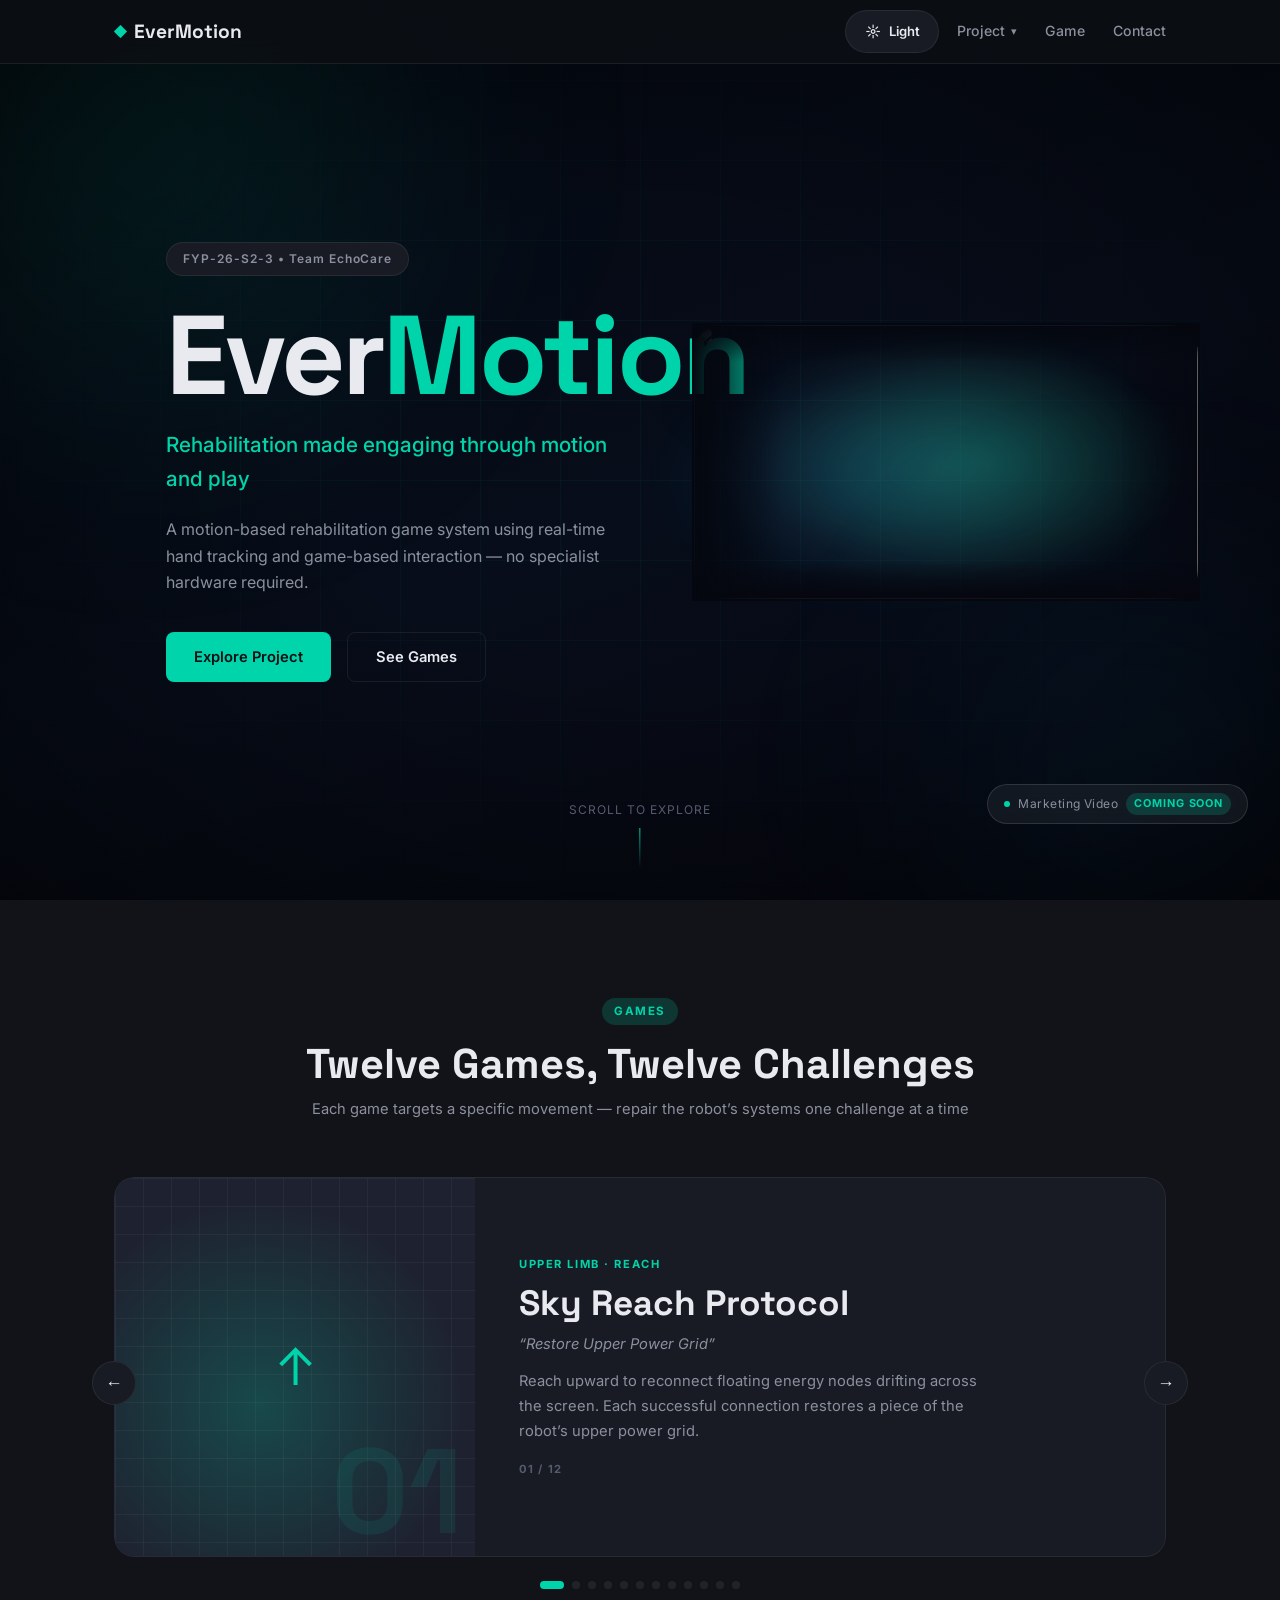
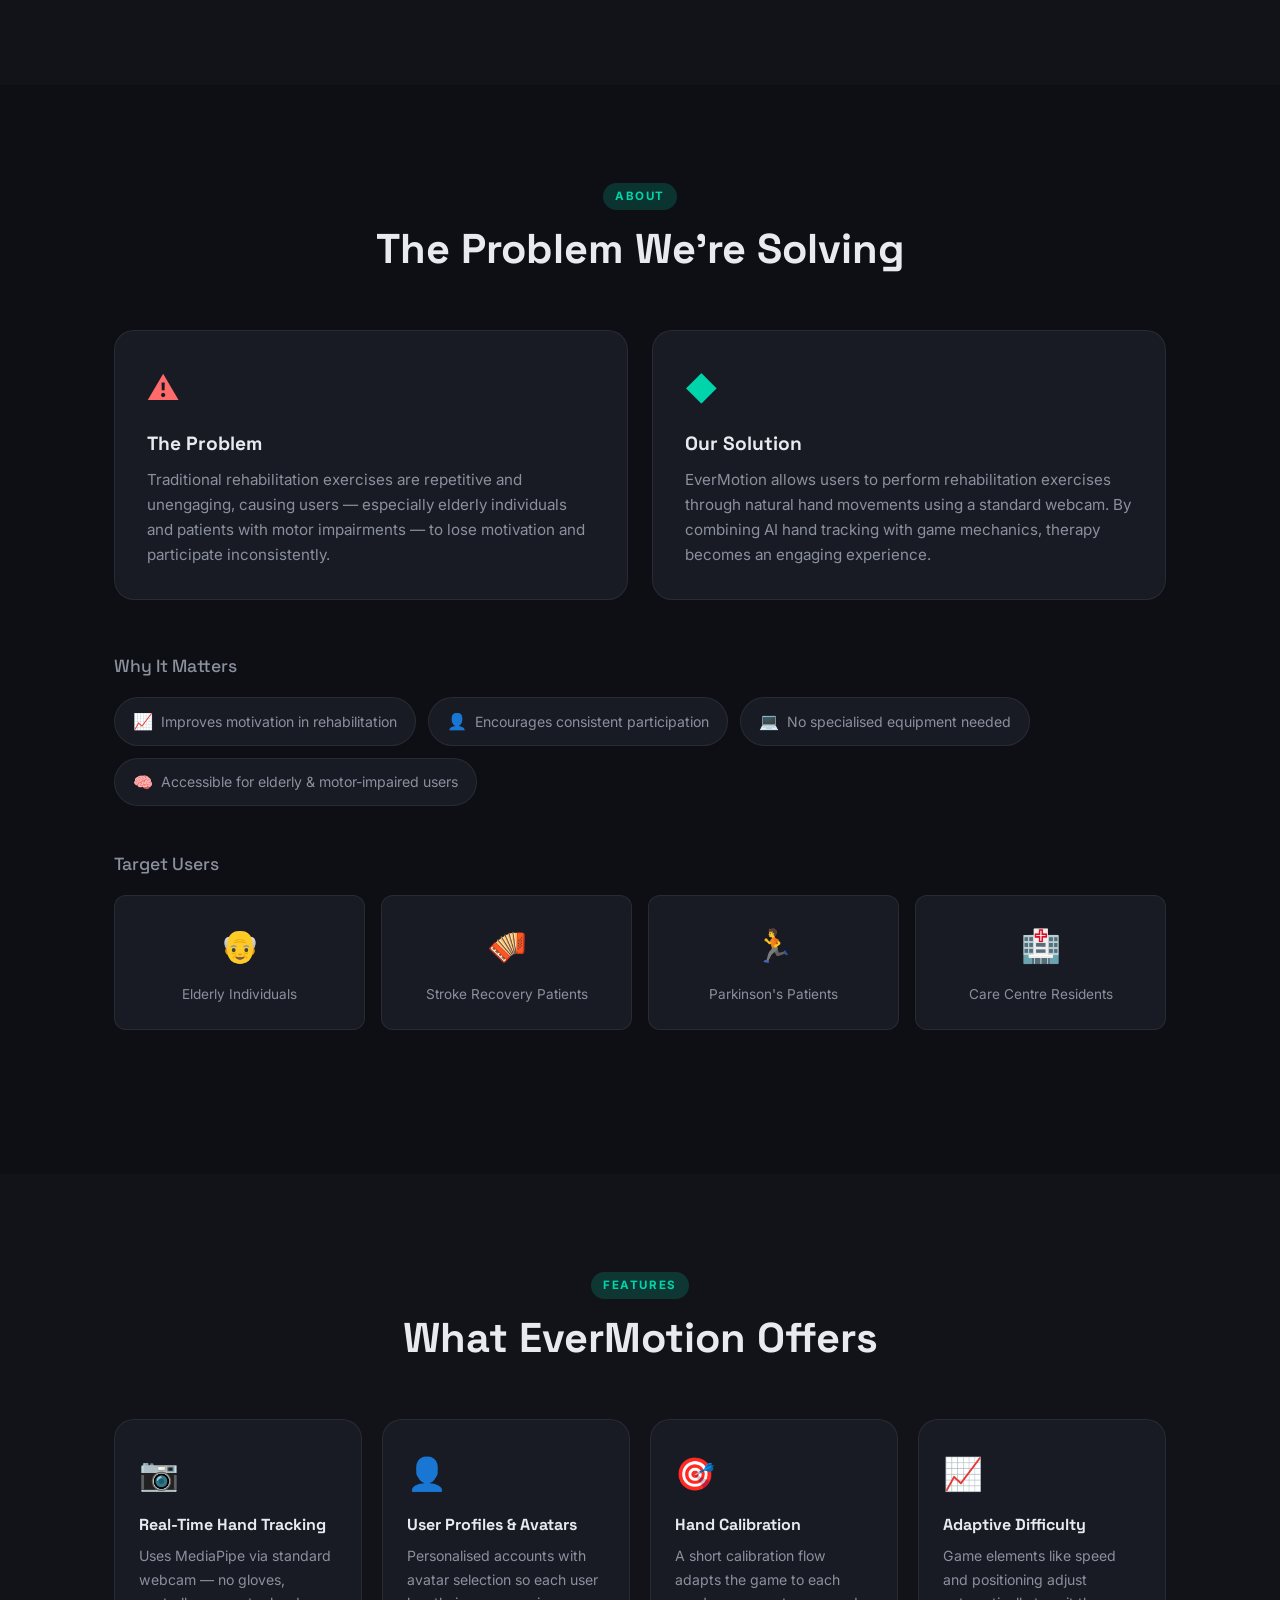
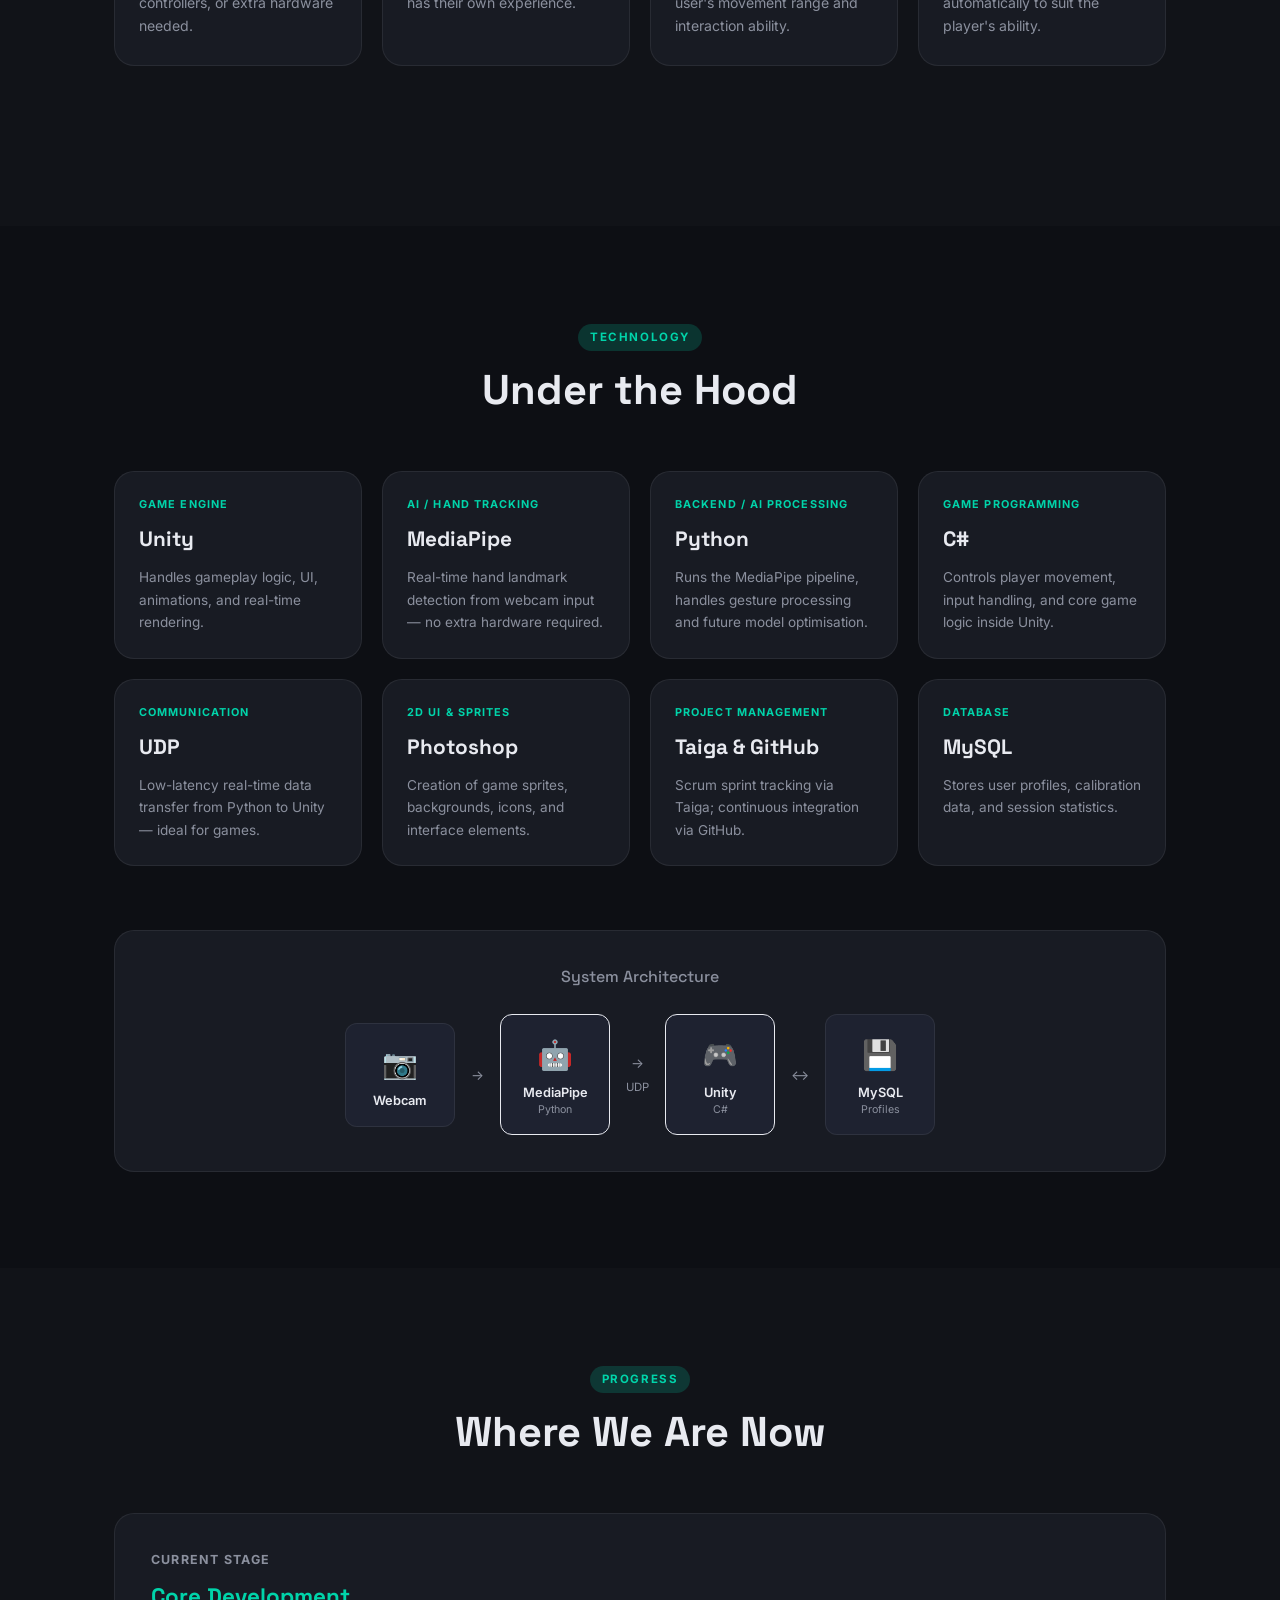
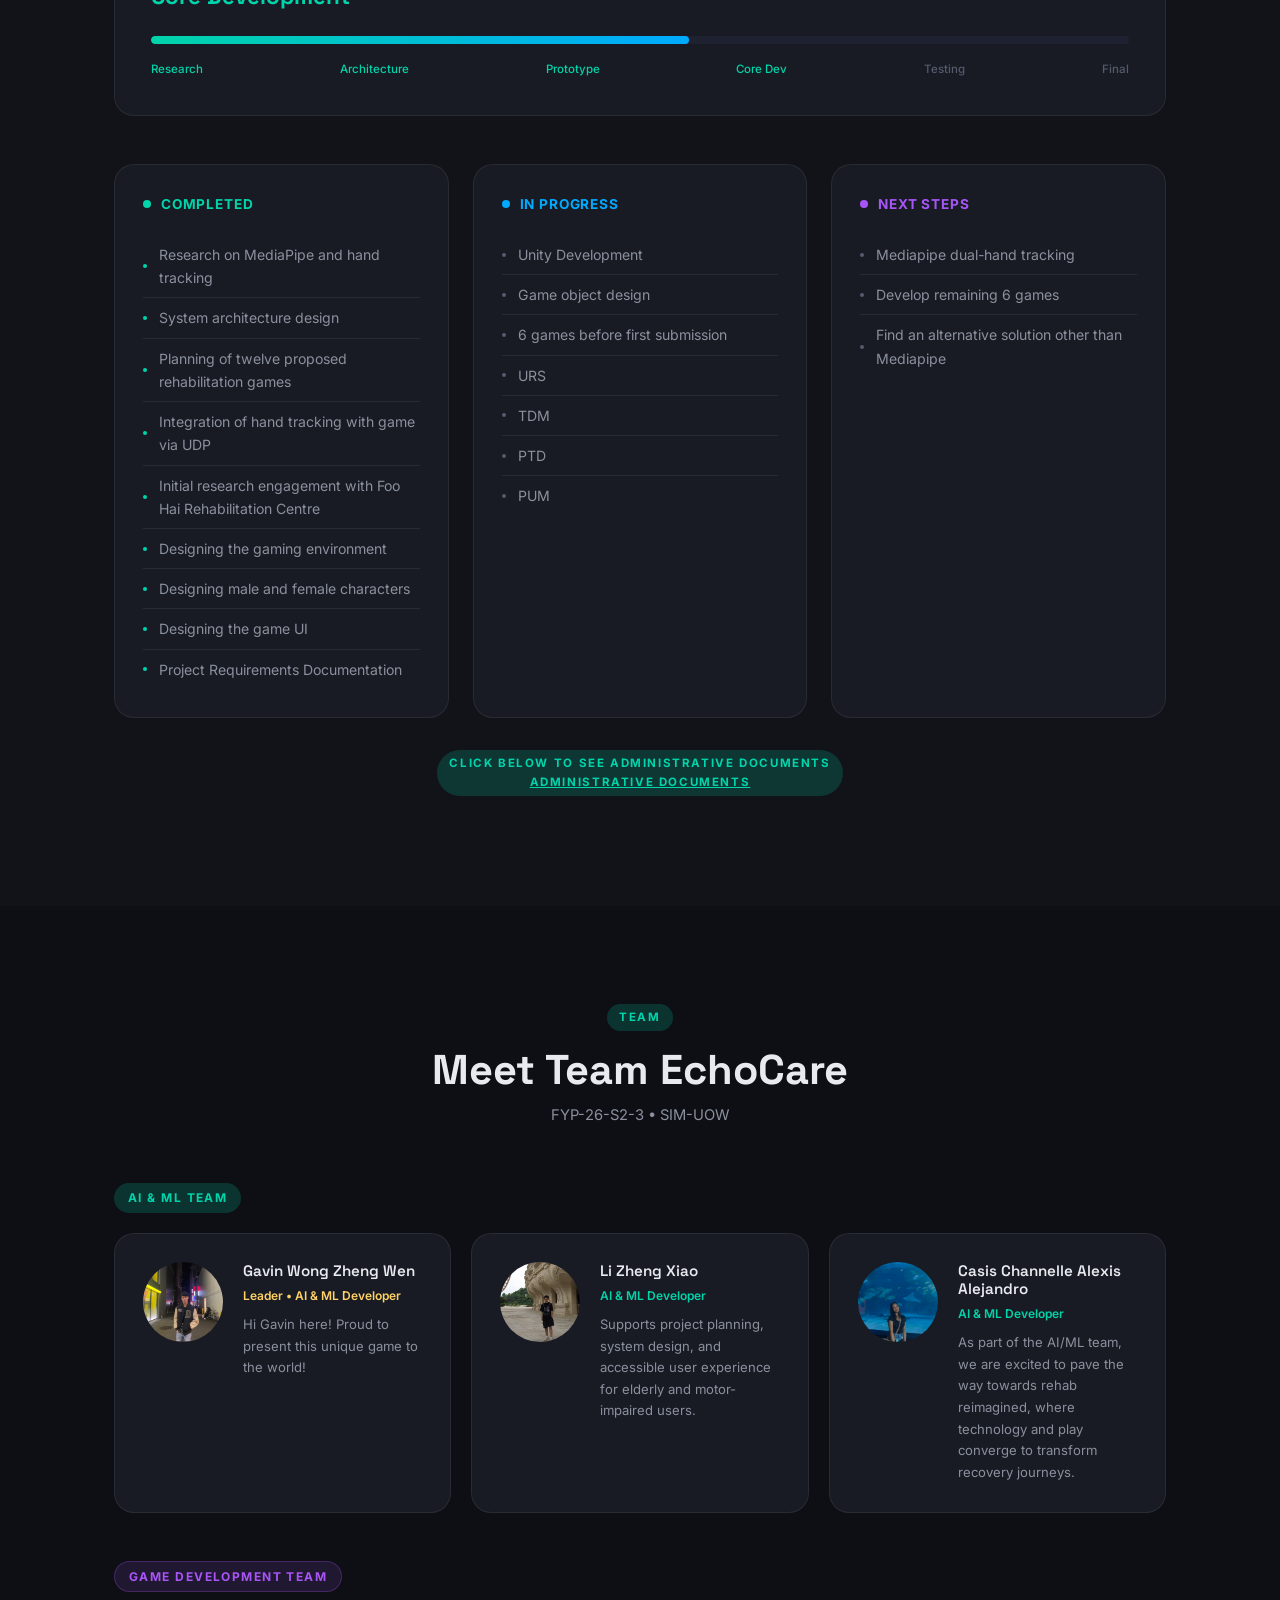
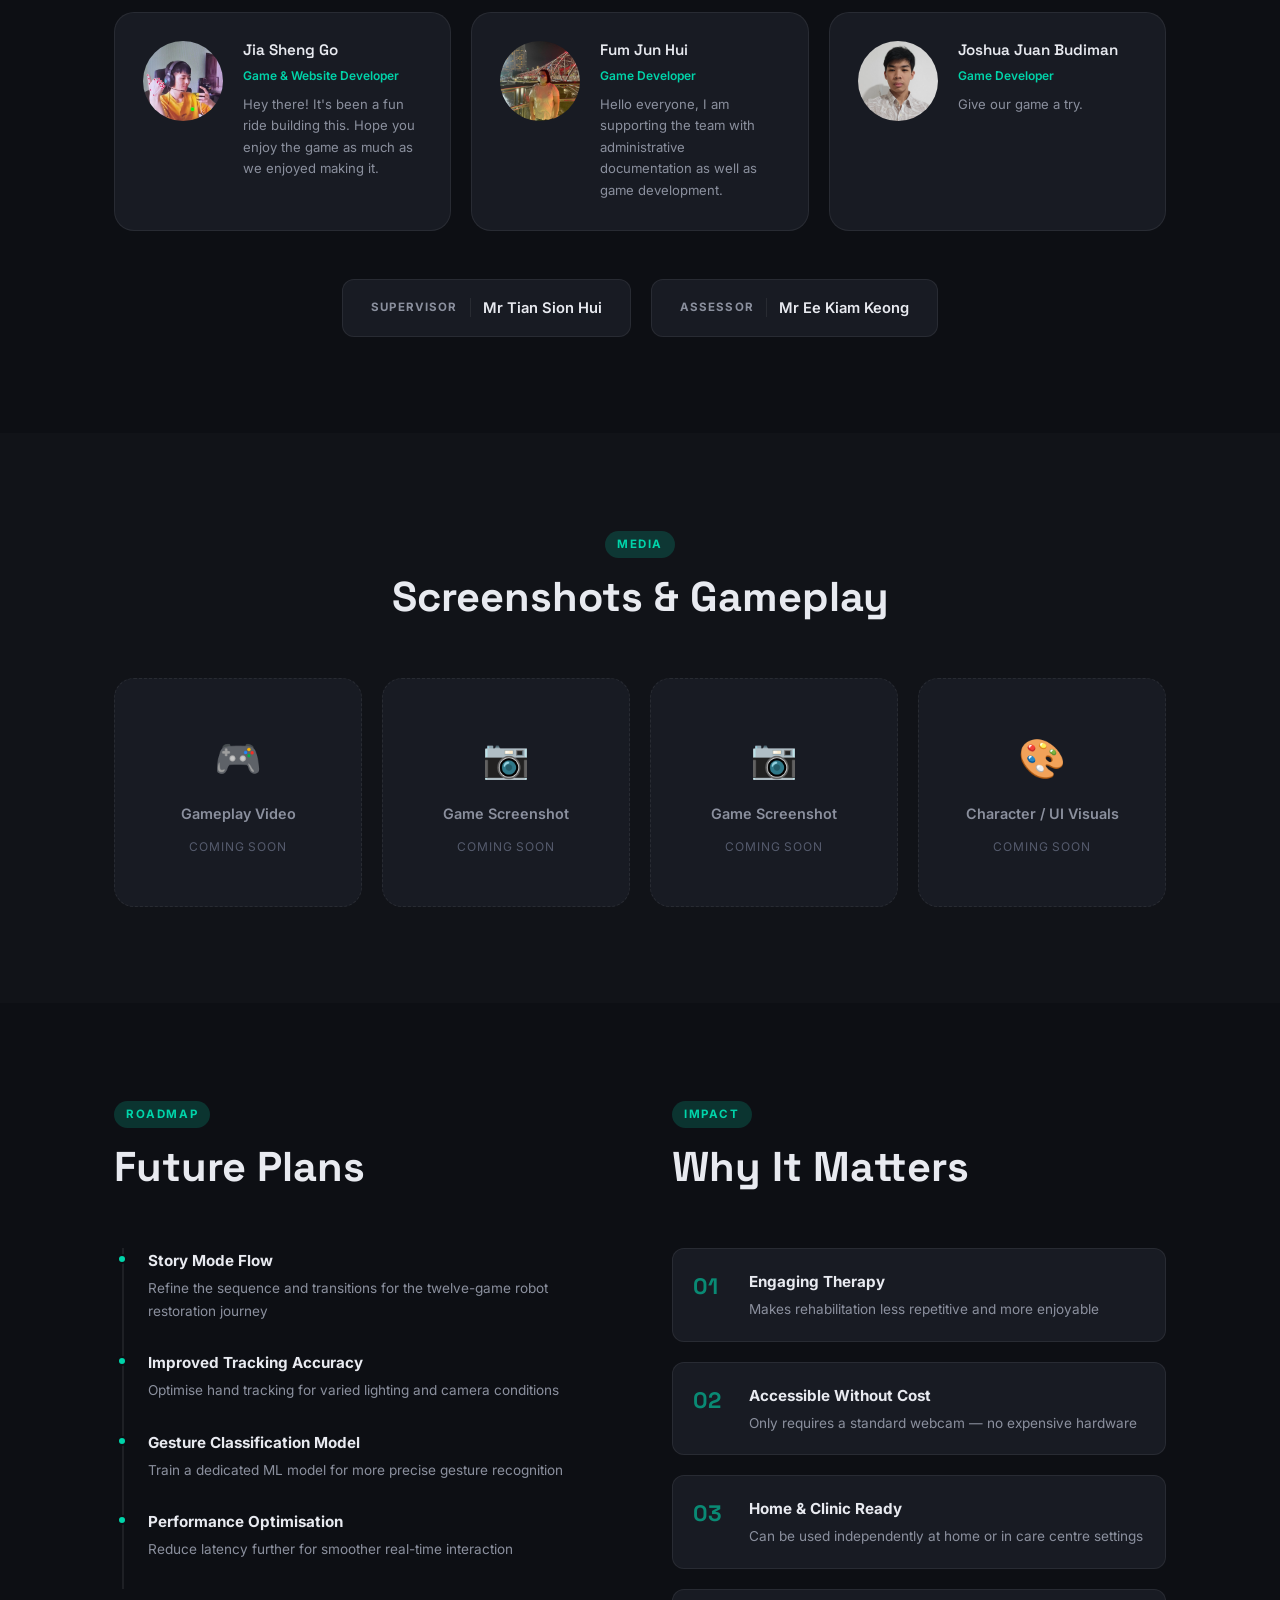
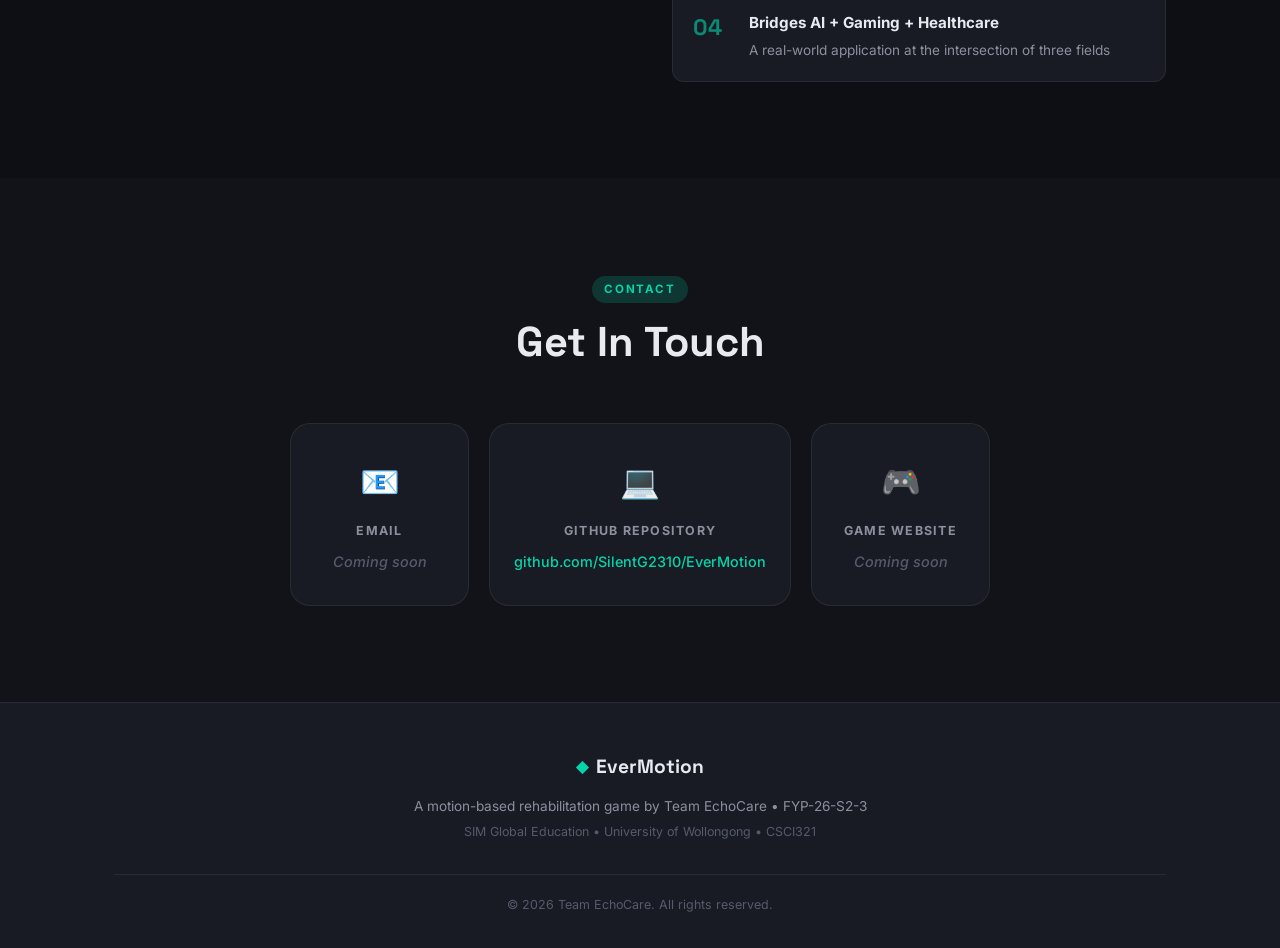
==== FYP-ProjectWebsite/index.html @ 379e1032 "Update Game Name" ====
<!DOCTYPE html>
<html lang="en">
<head>
  <meta charset="UTF-8" />
  <meta name="viewport" content="width=device-width, initial-scale=1.0" />
  <title>EverMotion – Rehabilitation Through Motion & Play</title>
  <link rel="stylesheet" href="css/styles.css" />
  <link rel="preconnect" href="https://fonts.googleapis.com" />
  <link rel="preconnect" href="https://fonts.gstatic.com" crossorigin />
  <link href="https://fonts.googleapis.com/css2?family=Inter:wght@300;400;500;600;700;800&family=Space+Grotesk:wght@400;500;600;700&display=swap" rel="stylesheet" />
</head>
<body>

  <!--
    PLACEHOLDER REFERENCE

    Progress section:
    - In Progress (line 351): Team members fill in here
    - Next Steps (line 359): Team members fill in here

    Team member profile picture placeholders:
    - Gavin Wong Zheng Wen (line 381): GW
    - Li Zheng Xiao (line 392): LZ
    - Jia Sheng Go (line 418): JS
    - Fum Jun Hui (line 428): FJ
    - Joshua Juan Budiman (line 438): JJ

    Team member bio placeholders:
    - Gavin Wong Zheng Wen (line 387): Bio coming soon...
    - Li Zheng Xiao (line 397): Bio coming soon...
    - Jia Sheng Go (line 423): Bio coming soon...
    - Fum Jun Hui (line 433): Bio coming soon...
    - Joshua Juan Budiman (line 443): Bio coming soon...

    Media section placeholders:
    - Gameplay Video (line 473): Coming Soon
    - Game Screenshot (line 478): Coming Soon
    - Game Screenshot (line 483): Coming Soon
    - Character / UI Visuals (line 488): Coming Soon

    Contact section placeholders:
    - Email (line 586): Coming soon
    - GitHub Repository: https://github.com/SilentG2310/EverMotion
    - Game Website (line 596): Coming soon
  -->

  <!-- ===== NAVBAR ===== -->
  <nav class="navbar" id="navbar">
    <div class="nav-container">
      <a href="#home" class="nav-logo">
        <span class="logo-icon">&#9670;</span>
        EverMotion
      </a>
      <div class="nav-actions">
        <button class="theme-toggle" id="themeToggle" type="button" aria-label="Switch to light theme">
          <span class="theme-toggle-icon" aria-hidden="true">&#9788;</span>
          <span class="theme-toggle-label">Light</span>
        </button>
        <button class="nav-toggle" id="navToggle" aria-label="Toggle navigation">
          <span></span><span></span><span></span>
        </button>
        <ul class="nav-links" id="navLinks">
          <li class="mega-item">
            <button class="mega-trigger" type="button" aria-haspopup="true" aria-expanded="false">
              Project <span class="mega-caret" aria-hidden="true">&#9662;</span>
            </button>
            <div class="mega-menu" role="menu" aria-label="Project navigation">
              <a href="#about" role="menuitem">About</a>
              <a href="#features" role="menuitem">Features</a>
              <a href="#tech" role="menuitem">Tech Stack</a>
              <a href="#progress" role="menuitem">Progress</a>
              <a href="document.html" role="menuitem">Administrative Documents</a>
              <a href="#team" role="menuitem">Team</a>
              <a href="#media" role="menuitem">Media</a>
              <a href="#future" role="menuitem">Roadmap</a>
            </div>
          </li>
          <li><a class="nav-link" href="game.html">Game</a></li>
          <li><a class="nav-link" href="#contact">Contact</a></li>
        </ul>
      </div>
    </div>
  </nav>

  <!-- ===== HERO (Video Placeholder â€” replace cinema-bg with <video> when ready) ===== -->
  <section class="hero video-hero" id="home">
    <div class="hero-cinema-bg">
      <!--
        TO ADD MARKETING VIDEO: remove this comment block and replace the cinema-bg div with:
        <video class="hero-video" autoplay muted loop playsinline>
          <source src="assets/video/hero.mp4" type="video/mp4">
        </video>
      -->
      <div class="cinema-grid"></div>
      <div class="cinema-orb cinema-orb-1"></div>
      <div class="cinema-orb cinema-orb-2"></div>
      <div class="cinema-vignette"></div>
    </div>
    <div class="hero-video-badge">
      <span class="hvb-dot"></span>
      <span>Marketing Video</span>
      <span class="hvb-pill">Coming Soon</span>
    </div>
    <div class="hero-content">
      <div class="hero-badge">FYP-26-S2-3 &bull; Team EchoCare</div>
      <h1 class="hero-title">
        Ever<span class="accent">Motion</span>
      </h1>
      <p class="hero-slogan">Rehabilitation made engaging through motion and play</p>
      <p class="hero-desc">
        A motion-based rehabilitation game system using real-time hand tracking and
        game-based interaction — no specialist hardware required.
      </p>
      <div class="hero-cta">
        <a href="#about" class="btn btn-primary">Explore Project</a>
        <a href="#games" class="btn btn-ghost">See Games</a>
      </div>
    </div>
    <div class="hero-visual-wrap" aria-hidden="true">
      <img src="assets/hero-video-placeholder-picture.png" alt="" class="hero-placeholder-picture" />
    </div>
    <div class="hero-scroll-hint">
      <span>Scroll to explore</span>
      <div class="scroll-arrow"></div>
    </div>
  </section>

  <!-- ===== GAMES CAROUSEL ===== -->
  <section class="section section-alt" id="games">
    <div class="container">
      <div class="section-header">
        <span class="section-tag">Games</span>
        <h2>Twelve Games, Twelve Challenges</h2>
        <p class="section-sub">Each game targets a specific movement &mdash; repair the robot&rsquo;s systems one challenge at a time</p>
      </div>
      <div class="carousel-outer" id="carouselOuter">
        <div class="carousel-viewport">
          <div class="carousel-track" id="carouselTrack">

            <div class="carousel-slide" style="--gc:#00d4aa">
              <div class="carousel-card">
                <div class="carousel-img-col">
                  <span class="carousel-num-bg">01</span>
                  <span class="carousel-icon" aria-hidden="true">&#8593;</span>
                </div>
                <div class="carousel-info-col">
                  <span class="carousel-focus">Upper Limb &middot; Reach</span>
                  <h3 class="carousel-name">Sky Reach Protocol</h3>
                  <p class="carousel-mission">&ldquo;Restore Upper Power Grid&rdquo;</p>
                  <p class="carousel-desc">Reach upward to reconnect floating energy nodes drifting across the screen. Each successful connection restores a piece of the robot&rsquo;s upper power grid.</p>
                  <span class="carousel-counter">01 / 12</span>
                </div>
              </div>
            </div>

            <div class="carousel-slide" style="--gc:#ff8c42">
              <div class="carousel-card">
                <div class="carousel-img-col">
                  <span class="carousel-num-bg">02</span>
                  <span class="carousel-icon" aria-hidden="true">&#8596;</span>
                </div>
                <div class="carousel-info-col">
                  <span class="carousel-focus">Upper Limb &middot; Side Stretch</span>
                  <h3 class="carousel-name">Lateral Circuit Recovery</h3>
                  <p class="carousel-mission">&ldquo;Reconnect Side Circuits&rdquo;</p>
                  <p class="carousel-desc">Activate side panels by reaching left and right to connect scattered energy circuits. Each panel lit restores lateral mobility to the robot&rsquo;s systems.</p>
                  <span class="carousel-counter">02 / 12</span>
                </div>
              </div>
            </div>

            <div class="carousel-slide" style="--gc:#fbbf24">
              <div class="carousel-card">
                <div class="carousel-img-col">
                  <span class="carousel-num-bg">03</span>
                  <span class="carousel-icon" aria-hidden="true">&#9670;</span>
                </div>
                <div class="carousel-info-col">
                  <span class="carousel-focus">Upper Limb &middot; Steady Hold</span>
                  <h3 class="carousel-name">Energy Flow Stabilisation</h3>
                  <p class="carousel-mission">&ldquo;Stabilise Power Flow&rdquo;</p>
                  <p class="carousel-desc">Hold your arm steady to pour energy from a floating canister into a receiver. Shaking spills the energy &mdash; calm, controlled movement keeps the flow steady.</p>
                  <span class="carousel-counter">03 / 12</span>
                </div>
              </div>
            </div>

            <div class="carousel-slide" style="--gc:#22c55e">
              <div class="carousel-card">
                <div class="carousel-img-col">
                  <span class="carousel-num-bg">04</span>
                  <span class="carousel-icon" aria-hidden="true">&#8594;</span>
                </div>
                <div class="carousel-info-col">
                  <span class="carousel-focus">Upper Limb &middot; Extension</span>
                  <h3 class="carousel-name">Motion Drive Activation</h3>
                  <p class="carousel-mission">&ldquo;Activate Motion Drive&rdquo;</p>
                  <p class="carousel-desc">Push energy blocks forward by extending your arm to activate the robot&rsquo;s motion drive. Each block pushed builds momentum and restores forward locomotion.</p>
                  <span class="carousel-counter">04 / 12</span>
                </div>
              </div>
            </div>

            <div class="carousel-slide" style="--gc:#ef4444">
              <div class="carousel-card">
                <div class="carousel-img-col">
                  <span class="carousel-num-bg">05</span>
                  <span class="carousel-icon" aria-hidden="true">&#9632;</span>
                </div>
                <div class="carousel-info-col">
                  <span class="carousel-focus">Upper Limb &middot; Block</span>
                  <h3 class="carousel-name">Pulse Defense Matrix</h3>
                  <p class="carousel-mission">&ldquo;Defend Control System&rdquo;</p>
                  <p class="carousel-desc">Incoming energy pulses threaten the robot&rsquo;s control system &mdash; bend your arm to intercept and deflect them before they cause damage. Speed and timing matter.</p>
                  <span class="carousel-counter">05 / 12</span>
                </div>
              </div>
            </div>

            <div class="carousel-slide" style="--gc:#a855f7">
              <div class="carousel-card">
                <div class="carousel-img-col">
                  <span class="carousel-num-bg">06</span>
                  <span class="carousel-icon" aria-hidden="true">&#8764;</span>
                </div>
                <div class="carousel-info-col">
                  <span class="carousel-focus">Elbow &middot; Angle Control</span>
                  <h3 class="carousel-name">Beam Alignment Sequence</h3>
                  <p class="carousel-mission">&ldquo;Align Energy Channels&rdquo;</p>
                  <p class="carousel-desc">Steer a precision energy beam along winding channels by controlling your elbow angle. Smooth and deliberate movement keeps the beam on track and the circuits aligned.</p>
                  <span class="carousel-counter">06 / 12</span>
                </div>
              </div>
            </div>

            <div class="carousel-slide" style="--gc:#06b6d4">
              <div class="carousel-card">
                <div class="carousel-img-col">
                  <span class="carousel-num-bg">07</span>
                  <span class="carousel-icon" aria-hidden="true">&#8635;</span>
                </div>
                <div class="carousel-info-col">
                  <span class="carousel-focus">Wrist &middot; Rotation</span>
                  <h3 class="carousel-name">Rotation Core Activation</h3>
                  <p class="carousel-mission">&ldquo;Calibrate Rotation Unit&rdquo;</p>
                  <p class="carousel-desc">Rotate your wrist to align spinning calibration dials and unlock the robot&rsquo;s internal rotation unit. Precision and patience bring each dial into perfect sync.</p>
                  <span class="carousel-counter">07 / 12</span>
                </div>
              </div>
            </div>

            <div class="carousel-slide" style="--gc:#6366f1">
              <div class="carousel-card">
                <div class="carousel-img-col">
                  <span class="carousel-num-bg">08</span>
                  <span class="carousel-icon" aria-hidden="true">&#9900;</span>
                </div>
                <div class="carousel-info-col">
                  <span class="carousel-focus">Wrist &middot; Stability</span>
                  <h3 class="carousel-name">Core Stability Protocol</h3>
                  <p class="carousel-mission">&ldquo;Stabilise Internal Energy&rdquo;</p>
                  <p class="carousel-desc">Hold an energy sphere perfectly still in the centre of the field. Any wrist movement sends it rolling &mdash; steady hands keep the robot&rsquo;s core from destabilising.</p>
                  <span class="carousel-counter">08 / 12</span>
                </div>
              </div>
            </div>

            <div class="carousel-slide" style="--gc:#ec4899">
              <div class="carousel-card">
                <div class="carousel-img-col">
                  <span class="carousel-num-bg">09</span>
                  <span class="carousel-icon" aria-hidden="true">&#9889;</span>
                </div>
                <div class="carousel-info-col">
                  <span class="carousel-focus">Wrist &middot; Flick</span>
                  <h3 class="carousel-name">Pulse Release System</h3>
                  <p class="carousel-mission">&ldquo;Release Power Pulses&rdquo;</p>
                  <p class="carousel-desc">Flick your wrist to launch energy pulses at broken nodes scattered across the field. Fast, precise snaps send pulses flying &mdash; restore the robot&rsquo;s rapid-response system.</p>
                  <span class="carousel-counter">09 / 12</span>
                </div>
              </div>
            </div>

            <div class="carousel-slide" style="--gc:#84cc16">
              <div class="carousel-card">
                <div class="carousel-img-col">
                  <span class="carousel-num-bg">10</span>
                  <span class="carousel-icon" aria-hidden="true">&#9679;</span>
                </div>
                <div class="carousel-info-col">
                  <span class="carousel-focus">Finger &middot; Precision Tap</span>
                  <h3 class="carousel-name">Micro Node Activation</h3>
                  <p class="carousel-mission">&ldquo;Activate Micro Nodes&rdquo;</p>
                  <p class="carousel-desc">Tiny micro-nodes light up across the screen, each mapped to a different finger. Tap each one precisely to restore fine motor control to the robot&rsquo;s precision system.</p>
                  <span class="carousel-counter">10 / 12</span>
                </div>
              </div>
            </div>

            <div class="carousel-slide" style="--gc:#d946ef">
              <div class="carousel-card">
                <div class="carousel-img-col">
                  <span class="carousel-num-bg">11</span>
                  <span class="carousel-icon" aria-hidden="true">&#9834;</span>
                </div>
                <div class="carousel-info-col">
                  <span class="carousel-focus">Hand &middot; Rhythm &amp; Timing</span>
                  <h3 class="carousel-name">Signal Sync Response</h3>
                  <p class="carousel-mission">&ldquo;Synchronise Systems&rdquo;</p>
                  <p class="carousel-desc">Tap in sync with rhythmic energy signals to synchronise the robot&rsquo;s fragmented systems. Timing and coordination rebuild the connection between all operational units.</p>
                  <span class="carousel-counter">11 / 12</span>
                </div>
              </div>
            </div>

            <div class="carousel-slide" style="--gc:#eab308">
              <div class="carousel-card">
                <div class="carousel-img-col">
                  <span class="carousel-num-bg">12</span>
                  <span class="carousel-icon" aria-hidden="true">&#10022;</span>
                </div>
                <div class="carousel-info-col">
                  <span class="carousel-focus">Hand &middot; Full Calibration</span>
                  <h3 class="carousel-name">Energy Calibration Matrix</h3>
                  <p class="carousel-mission">&ldquo;Final Calibration &mdash; Full System Online&rdquo;</p>
                  <p class="carousel-desc">Regulate a surging energy field using precise pinch and spread gestures. Too much force overloads the system; too little loses control. Perfect calibration brings the robot fully online.</p>
                  <span class="carousel-counter">12 / 12</span>
                </div>
              </div>
            </div>

          </div><!-- /.carousel-track -->
        </div><!-- /.carousel-viewport -->
        <button class="carousel-btn carousel-btn-prev" id="carouselPrev" aria-label="Previous game">&#8592;</button>
        <button class="carousel-btn carousel-btn-next" id="carouselNext" aria-label="Next game">&#8594;</button>
        <div class="carousel-dots" id="carouselDots" role="tablist" aria-label="Game slides"></div>
      </div><!-- /.carousel-outer -->
    </div><!-- /.container -->
  </section>

  <!-- ===== ABOUT ===== -->
  <section class="section" id="about">
    <div class="container">
      <div class="section-header">
        <span class="section-tag">About</span>
        <h2>The Problem We're Solving</h2>
      </div>
      <div class="about-grid">
        <div class="about-card problem">
          <div class="about-card-icon">&#9888;</div>
          <h3>The Problem</h3>
          <p>Traditional rehabilitation exercises are repetitive and unengaging, causing users — especially elderly individuals and patients with motor impairments — to lose motivation and participate inconsistently.</p>
        </div>
        <div class="about-card solution">
          <div class="about-card-icon">&#9670;</div>
          <h3>Our Solution</h3>
          <p>EverMotion allows users to perform rehabilitation exercises through natural hand movements using a standard webcam. By combining AI hand tracking with game mechanics, therapy becomes an engaging experience.</p>
        </div>
      </div>

      <div class="why-matters">
        <h3>Why It Matters</h3>
        <div class="impact-pills">
          <div class="pill">
            <span class="pill-icon">&#128200;</span>
            Improves motivation in rehabilitation
          </div>
          <div class="pill">
            <span class="pill-icon">&#128100;</span>
            Encourages consistent participation
          </div>
          <div class="pill">
            <span class="pill-icon">&#128187;</span>
            No specialised equipment needed
          </div>
          <div class="pill">
            <span class="pill-icon">&#129504;</span>
            Accessible for elderly & motor-impaired users
          </div>
        </div>
      </div>

      <div class="target-users">
        <h3>Target Users</h3>
        <div class="user-cards">
          <div class="user-card">
            <div class="user-icon">&#128116;</div>
            <p>Elderly Individuals</p>
          </div>
          <div class="user-card">
            <div class="user-icon">&#129687;</div>
            <p>Stroke Recovery Patients</p>
          </div>
          <div class="user-card">
            <div class="user-icon">&#127939;</div>
            <p>Parkinson's Patients</p>
          </div>
          <div class="user-card">
            <div class="user-icon">&#127973;</div>
            <p>Care Centre Residents</p>
          </div>
        </div>
      </div>
    </div>
  </section>

  <!-- ===== FEATURES ===== -->
  <section class="section section-alt" id="features">
    <div class="container">
      <div class="section-header">
        <span class="section-tag">Features</span>
        <h2>What EverMotion Offers</h2>
      </div>

      <div class="features-grid">
        <div class="feature-card">
          <div class="feature-icon">&#128247;</div>
          <h3>Real-Time Hand Tracking</h3>
          <p>Uses MediaPipe via standard webcam — no gloves, controllers, or extra hardware needed.</p>
        </div>
        <div class="feature-card">
          <div class="feature-icon">&#128100;</div>
          <h3>User Profiles & Avatars</h3>
          <p>Personalised accounts with avatar selection so each user has their own experience.</p>
        </div>
        <div class="feature-card">
          <div class="feature-icon">&#127919;</div>
          <h3>Hand Calibration</h3>
          <p>A short calibration flow adapts the game to each user's movement range and interaction ability.</p>
        </div>
        <div class="feature-card">
          <div class="feature-icon">&#128200;</div>
          <h3>Adaptive Difficulty</h3>
          <p>Game elements like speed and positioning adjust automatically to suit the player's ability.</p>
        </div>
      </div>

    </div>
  </section>

  <!-- ===== TECH STACK ===== -->
  <section class="section" id="tech">
    <div class="container">
      <div class="section-header">
        <span class="section-tag">Technology</span>
        <h2>Under the Hood</h2>
      </div>
      <div class="tech-grid">
        <div class="tech-card">
          <div class="tech-badge">Game Engine</div>
          <div class="tech-name">Unity</div>
          <p>Handles gameplay logic, UI, animations, and real-time rendering.</p>
        </div>
        <div class="tech-card">
          <div class="tech-badge">AI / Hand Tracking</div>
          <div class="tech-name">MediaPipe</div>
          <p>Real-time hand landmark detection from webcam input — no extra hardware required.</p>
        </div>
        <div class="tech-card">
          <div class="tech-badge">Backend / AI Processing</div>
          <div class="tech-name">Python</div>
          <p>Runs the MediaPipe pipeline, handles gesture processing and future model optimisation.</p>
        </div>
        <div class="tech-card">
          <div class="tech-badge">Game Programming</div>
          <div class="tech-name">C#</div>
          <p>Controls player movement, input handling, and core game logic inside Unity.</p>
        </div>
        <div class="tech-card">
          <div class="tech-badge">Communication</div>
          <div class="tech-name">UDP</div>
          <p>Low-latency real-time data transfer from Python to Unity — ideal for games.</p>
        </div>
        <div class="tech-card">
          <div class="tech-badge">2D UI & Sprites</div>
          <div class="tech-name">Photoshop</div>
          <p>Creation of game sprites, backgrounds, icons, and interface elements.</p>
        </div>
        <div class="tech-card">
          <div class="tech-badge">Project Management</div>
          <div class="tech-name">Taiga &amp; GitHub</div>
          <p>Scrum sprint tracking via Taiga; continuous integration via GitHub.</p>
        </div>
        <div class="tech-card">
          <div class="tech-badge">Database</div>
          <div class="tech-name">MySQL</div>
          <p>Stores user profiles, calibration data, and session statistics.</p>
        </div>
      </div>

      <div class="arch-diagram">
        <h3>System Architecture</h3>
        <div class="arch-flow">
          <div class="arch-node">
            <div class="arch-node-icon">&#128247;</div>
            <div class="arch-node-label">Webcam</div>
          </div>
          <div class="arch-arrow">&#8594;</div>
          <div class="arch-node highlight">
            <div class="arch-node-icon">&#129302;</div>
            <div class="arch-node-label">MediaPipe<br/><small>Python</small></div>
          </div>
          <div class="arch-arrow">&#8594;<br/><small>UDP</small></div>
          <div class="arch-node highlight">
            <div class="arch-node-icon">&#127918;</div>
            <div class="arch-node-label">Unity<br/><small>C#</small></div>
          </div>
          <div class="arch-arrow">&#8596;</div>
          <div class="arch-node">
            <div class="arch-node-icon">&#128190;</div>
            <div class="arch-node-label">MySQL<br/><small>Profiles</small></div>
          </div>
        </div>
      </div>
    </div>
  </section>

  <!-- ===== PROGRESS ===== -->
  <section class="section section-alt" id="progress">
    <div class="container">
      <div class="section-header">
        <span class="section-tag">Progress</span>
        <h2>Where We Are Now</h2>
      </div>

      <div class="progress-stage">
        <div class="stage-label">Current Stage</div>
        <div class="stage-value">Core Development</div>
        <div class="stage-bar-wrap">
          <div class="stage-bar" style="--pct: 55%"></div>
        </div>
        <div class="stage-markers">
          <span class="marker active">Research</span>
          <span class="marker active">Architecture</span>
          <span class="marker active">Prototype</span>
          <span class="marker active">Core Dev</span>
          <span class="marker">Testing</span>
          <span class="marker">Final</span>
        </div>
      </div>

      <div class="progress-columns">
        <div class="progress-col">
          <div class="progress-col-header done-header">
            <span class="col-dot done-dot"></span> Completed
          </div>
          <ul class="progress-list">
            <li>Research on MediaPipe and hand tracking</li>
            <li>System architecture design</li>
            <li>Planning of twelve proposed rehabilitation games</li>
            <li>Integration of hand tracking with game via UDP</li>
            <li>Initial research engagement with Foo Hai Rehabilitation Centre</li>
            <li>Designing the gaming environment</li>
            <li>Designing male and female characters</li>
            <li>Designing the game UI</li>
            <li>Project Requirements Documentation</li>
          </ul>
        </div>
        <div class="progress-col">
          <div class="progress-col-header wip-header">
            <span class="col-dot wip-dot"></span> In Progress
          </div>
          <ul class="progress-list">
            <li>Unity Development</li>
            <li>Game object design</li>
            <li>6 games before first submission</li>
            <li>URS</li>
            <li>TDM</li>
            <li>PTD</li>
            <li>PUM</li>
          </ul>
        </div>
        <div class="progress-col">
          <div class="progress-col-header next-header">
            <span class="col-dot next-dot"></span> Next Steps
          </div>
          <ul class="progress-list">
            <li>Mediapipe dual-hand tracking</li>
            <li>Develop remaining 6 games</li>
            <li>Find an alternative solution other than Mediapipe</li>
          </ul>
        </div>
      </div>
    </div>
    <div style="text-align: center; margin-top: 2rem;">
    <span class="section-tag">
      <p>Click below to see administrative documents</p>
      <a style="text-decoration: underline;" href="document.html">Administrative Documents</a>
    </span>
  </div>
  </section>

  <!-- ===== TEAM ===== -->
  <section class="section" id="team">
    <div class="container">
      <div class="section-header">
        <span class="section-tag">Team</span>
        <h2>Meet Team EchoCare</h2>
        <p class="section-sub">FYP-26-S2-3 &bull; SIM-UOW</p>
      </div>

      <div class="team-groups">
        <div class="team-group">
          <div class="team-group-label ai-label">AI &amp; ML Team</div>
          <div class="team-cards">
            <div class="team-card">
              <div class="member-photo-wrap">
                <img src="assets/team/Gavin.jpg" alt="Gavin Wong Zheng Wen" class="member-photo" />
              </div>
              <div class="member-info">
                <h4>Gavin Wong Zheng Wen</h4>
                <span class="member-role leader-role">Leader &bull; AI &amp; ML Developer</span>
                <p class="member-bio">Hi Gavin here! Proud to present this unique game to the world!</p>
              </div>
            </div>
            <div class="team-card">
              <div class="member-photo-wrap">
                <img src="assets/team/ZhengXiao.jpg" alt="Li Zheng Xiao" class="member-photo" />
              </div>
              <div class="member-info">
                <h4>Li Zheng Xiao</h4>
                <span class="member-role">AI &amp; ML Developer</span>
                <p class="member-bio">Supports project planning, system design, and accessible user experience for elderly and motor-impaired users.</p>
              </div>
            </div>
            <div class="team-card">
              <div class="member-photo-wrap">
                <img src="assets/team/Channelle.jpg" alt="Casis Channelle Alexis Alejandro" class="member-photo" />
              </div>
              <div class="member-info">
                <h4>Casis Channelle Alexis Alejandro</h4>
                <span class="member-role">AI &amp; ML Developer</span>
                <p class="member-bio">As part of the AI/ML team, we are excited to pave the way towards rehab reimagined, where technology and play converge to transform recovery journeys.</p>
              </div>
            </div>
          </div>
        </div>

        <div class="team-group">
          <div class="team-group-label game-label">Game Development Team</div>
          <div class="team-cards">
            <div class="team-card">
              <div class="member-photo-wrap">
                <img src="assets/team/Jason.jpg" alt="Jia Sheng Go" class="member-photo" />
              </div>
              <div class="member-info">
                <h4>Jia Sheng Go</h4>
                <span class="member-role">Game &amp; Website Developer</span>
                <p class="member-bio">Hey there! It's been a fun ride building this. Hope you enjoy the game as much as we enjoyed making it.</p>
              </div>
            </div>
            <div class="team-card">
              <div class="member-photo-wrap">
                <img src="assets/team/JunHui.jpg" alt="Jun Hui" class="member-photo" />
              </div>
              <div class="member-info">
                <h4>Fum Jun Hui</h4>
                <span class="member-role">Game Developer</span>
                <p class="member-bio">Hello everyone, I am supporting the team with administrative documentation as well as game development.</p>
              </div>
            </div>
            <div class="team-card">
              <div class="member-photo-wrap">
                <img src="assets/team/Joshua.png" alt="Joshua Juan Budiman" class="member-photo" />
              </div>
              <div class="member-info">
                <h4>Joshua Juan Budiman</h4>
                <span class="member-role">Game Developer</span>
                <p class="member-bio">Give our game a try.</p>
              </div>
            </div>
          </div>
        </div>
      </div>

      <div class="supervisor-row">
        <div class="supervisor-card">
          <span class="supervisor-label">Supervisor</span>
          <span class="supervisor-name">Mr Tian Sion Hui</span>
        </div>
        <div class="supervisor-card">
          <span class="supervisor-label">Assessor</span>
          <span class="supervisor-name">Mr Ee Kiam Keong</span>
        </div>
      </div>
    </div>
  </section>

  <!-- ===== MEDIA ===== -->
  <section class="section section-alt" id="media">
    <div class="container">
      <div class="section-header">
        <span class="section-tag">Media</span>
        <h2>Screenshots &amp; Gameplay</h2>
      </div>
      <div class="media-grid">
        <div class="media-placeholder">
          <div class="media-placeholder-icon">&#127918;</div>
          <p>Gameplay Video</p>
          <span>Coming Soon</span>
        </div>
        <div class="media-placeholder">
          <div class="media-placeholder-icon">&#128247;</div>
          <p>Game Screenshot</p>
          <span>Coming Soon</span>
        </div>
        <div class="media-placeholder">
          <div class="media-placeholder-icon">&#128247;</div>
          <p>Game Screenshot</p>
          <span>Coming Soon</span>
        </div>
        <div class="media-placeholder">
          <div class="media-placeholder-icon">&#127912;</div>
          <p>Character / UI Visuals</p>
          <span>Coming Soon</span>
        </div>
      </div>
    </div>
  </section>

  <!-- ===== FUTURE / IMPACT ===== -->
  <section class="section" id="future">
    <div class="container">
      <div class="two-col-layout">
        <div>
          <div class="section-header left-align">
            <span class="section-tag">Roadmap</span>
            <h2>Future Plans</h2>
          </div>
          <ul class="roadmap-list">
            <li>
              <span class="roadmap-dot"></span>
              <div>
                <strong>Story Mode Flow</strong>
                <p>Refine the sequence and transitions for the twelve-game robot restoration journey</p>
              </div>
            </li>
            <li>
              <span class="roadmap-dot"></span>
              <div>
                <strong>Improved Tracking Accuracy</strong>
                <p>Optimise hand tracking for varied lighting and camera conditions</p>
              </div>
            </li>
            <li>
              <span class="roadmap-dot"></span>
              <div>
                <strong>Gesture Classification Model</strong>
                <p>Train a dedicated ML model for more precise gesture recognition</p>
              </div>
            </li>
            <li>
              <span class="roadmap-dot"></span>
              <div>
                <strong>Performance Optimisation</strong>
                <p>Reduce latency further for smoother real-time interaction</p>
              </div>
            </li>
          </ul>
        </div>
        <div>
          <div class="section-header left-align">
            <span class="section-tag">Impact</span>
            <h2>Why It Matters</h2>
          </div>
          <div class="impact-blocks">
            <div class="impact-block">
              <div class="impact-num">01</div>
              <div>
                <strong>Engaging Therapy</strong>
                <p>Makes rehabilitation less repetitive and more enjoyable</p>
              </div>
            </div>
            <div class="impact-block">
              <div class="impact-num">02</div>
              <div>
                <strong>Accessible Without Cost</strong>
                <p>Only requires a standard webcam — no expensive hardware</p>
              </div>
            </div>
            <div class="impact-block">
              <div class="impact-num">03</div>
              <div>
                <strong>Home &amp; Clinic Ready</strong>
                <p>Can be used independently at home or in care centre settings</p>
              </div>
            </div>
            <div class="impact-block">
              <div class="impact-num">04</div>
              <div>
                <strong>Bridges AI + Gaming + Healthcare</strong>
                <p>A real-world application at the intersection of three fields</p>
              </div>
            </div>
          </div>
        </div>
      </div>
    </div>
  </section>

  <!-- ===== CONTACT ===== -->
  <section class="section section-alt" id="contact">
    <div class="container">
      <div class="section-header">
        <span class="section-tag">Contact</span>
        <h2>Get In Touch</h2>
      </div>
      <div class="contact-grid">
        <div class="contact-card contact-placeholder">
          <div class="contact-icon">&#128231;</div>
          <div class="contact-label">Email</div>
          <div class="contact-value placeholder-text">Coming soon</div>
        </div>
        <div class="contact-card contact-placeholder">
          <div class="contact-icon">&#128187;</div>
          <div class="contact-label">GitHub Repository</div>
          <div class="contact-value">
            <a href="https://github.com/SilentG2310/EverMotion" target="_blank" rel="noopener">github.com/SilentG2310/EverMotion</a>
          </div>
        </div>
        <div class="contact-card contact-placeholder">
          <div class="contact-icon">&#127918;</div>
          <div class="contact-label">Game Website</div>
          <div class="contact-value placeholder-text">Coming soon</div>
        </div>
      </div>
    </div>
  </section>

  <!-- ===== FOOTER ===== -->
  <footer class="footer">
    <div class="container">
      <div class="footer-top">
        <div class="footer-brand">
          <span class="logo-icon">&#9670;</span>
          <span>EverMotion</span>
        </div>
        <p>A motion-based rehabilitation game by Team EchoCare &bull; FYP-26-S2-3</p>
        <p class="footer-school">SIM Global Education &bull; University of Wollongong &bull; CSCI321</p>
      </div>
      <div class="footer-bottom">
        <p>&copy; 2026 Team EchoCare. All rights reserved.</p>
      </div>
    </div>
  </footer>

  <script src="js/main.js"></script>
</body>
</html>
---- FYP-ProjectWebsite/css/styles.css ----
/* ============================================================
   EverMotion Project Website – Styles
   ============================================================ */

/* ---------- Reset & Base ---------- */
*, *::before, *::after { box-sizing: border-box; margin: 0; padding: 0; }

:root {
  --bg:        #0d0f14;
  --bg-alt:    #111318;
  --surface:   #181b23;
  --surface2:  #1e2230;
  --border:    #ffffff12;
  --accent:    #00d4aa;
  --accent2:   #0af;
  --accent-dim:#00d4aa30;
  --text:      #e8eaf0;
  --text-muted:#8b909e;
  --text-dim:  #555b6d;
  --radius:    12px;
  --radius-lg: 20px;
  --shadow:    0 4px 24px #00000060;
  --nav-h:     64px;
  --transition: 0.25s ease;
  --nav-bg:    #0d0f14cc;
  --nav-bg-scrolled: #0d0f14f0;
  --hero-orb-3: #a855f7;
  --problem:   #ff6b6b;
  --optional:  #a855f7;
  --optional-dim: #a855f720;
  --optional-border: #a855f744;
  --leader:    #ffd166;
  --scrollbar-track: var(--surface2);
}

body[data-theme="light"] {
  --bg:        #f4f7fb;
  --bg-alt:    #eaf0f7;
  --surface:   #ffffff;
  --surface2:  #dfe7f2;
  --border:    #18314f1a;
  --accent:    #008e73;
  --accent2:   #1b74d1;
  --accent-dim:#008e7318;
  --text:      #132033;
  --text-muted:#4d617a;
  --text-dim:  #72839a;
  --shadow:    0 10px 30px rgba(22, 35, 56, 0.12);
  --nav-bg:    rgba(244, 247, 251, 0.88);
  --nav-bg-scrolled: rgba(244, 247, 251, 0.96);
  --hero-orb-3: #8b5cf6;
  --problem:   #dc4c64;
  --optional:  #7c3aed;
  --optional-dim: #7c3aed14;
  --optional-border: #7c3aed33;
  --leader:    #b7791f;
  --scrollbar-track: #ccd8e7;
}

html { scroll-behavior: smooth; }

body {
  font-family: 'Inter', sans-serif;
  background: var(--bg);
  color: var(--text);
  line-height: 1.65;
  overflow-x: hidden;
}

h1,h2,h3,h4,h5 {
  font-family: 'Space Grotesk', sans-serif;
  line-height: 1.2;
}

a { color: var(--accent); text-decoration: none; transition: opacity var(--transition); }
a:hover { opacity: 0.8; }

ul { list-style: none; }

img { display: block; max-width: 100%; }

.accent { color: var(--accent); }

/* ---------- Layout ---------- */
.container {
  max-width: 1100px;
  margin: 0 auto;
  padding: 0 24px;
}

.section {
  padding: 96px 0;
}

.section-alt {
  background: var(--bg-alt);
}

/* ---------- Section Header ---------- */
.section-header {
  text-align: center;
  margin-bottom: 56px;
  position: relative;
}

.section-header.left-align {
  text-align: left;
}

.section-tag {
  display: inline-block;
  font-size: 0.72rem;
  font-weight: 700;
  letter-spacing: 0.14em;
  text-transform: uppercase;
  color: var(--accent);
  background: var(--accent-dim);
  border: 1px solid var(--accent)44;
  padding: 4px 12px;
  border-radius: 100px;
  margin-bottom: 14px;
}

.section-header h2 {
  font-size: clamp(1.8rem, 3.5vw, 2.6rem);
  font-weight: 700;
  color: var(--text);
}

.section-sub {
  margin-top: 8px;
  color: var(--text-muted);
  font-size: 0.92rem;
}

/* ---------- Buttons ---------- */
.btn {
  display: inline-flex;
  align-items: center;
  gap: 8px;
  padding: 12px 28px;
  border-radius: 8px;
  font-size: 0.92rem;
  font-weight: 600;
  cursor: pointer;
  transition: all var(--transition);
  border: none;
}

.btn-primary {
  background: var(--accent);
  color: #0d0f14;
}
.btn-primary:hover { background: #00f5c4; opacity: 1; transform: translateY(-1px); }

.btn-ghost {
  background: transparent;
  color: var(--text);
  border: 1px solid var(--border);
}
.btn-ghost:hover { border-color: var(--accent); color: var(--accent); opacity: 1; }

/* ============================================================
   NAVBAR
   ============================================================ */
.navbar {
  position: fixed;
  top: 0; left: 0; right: 0;
  z-index: 100;
  height: var(--nav-h);
  background: var(--nav-bg);
  backdrop-filter: blur(16px);
  border-bottom: 1px solid var(--border);
  transition: background var(--transition);
}

.navbar.scrolled {
  background: var(--nav-bg-scrolled);
}

.nav-container {
  max-width: 1100px;
  margin: 0 auto;
  padding: 0 24px;
  height: 100%;
  display: flex;
  align-items: center;
  justify-content: space-between;
}

.nav-actions {
  display: flex;
  align-items: center;
  gap: 18px;
}

.nav-logo {
  font-family: 'Space Grotesk', sans-serif;
  font-size: 1.2rem;
  font-weight: 700;
  color: var(--text);
  display: flex;
  align-items: center;
  gap: 8px;
}
.nav-logo:hover { opacity: 1; }

.logo-icon {
  color: var(--accent);
  font-size: 1rem;
}

.nav-links {
  display: flex;
  align-items: center;
  gap: 28px;
}

.nav-links > li {
  position: relative;
}

.nav-link,
.mega-trigger {
  display: inline-flex;
  align-items: center;
  gap: 6px;
  padding: 8px 0;
  color: var(--text-muted);
  font-size: 0.88rem;
  font-weight: 500;
  line-height: 1;
  transition: color var(--transition);
}

.mega-trigger {
  border: 0;
  background: transparent;
  font-family: inherit;
  cursor: pointer;
}

.nav-link:hover,
.nav-link.active,
.mega-trigger:hover,
.mega-trigger.active {
  color: var(--accent);
  opacity: 1;
}

.mega-caret {
  font-size: 0.68rem;
  line-height: 1;
  transition: transform var(--transition);
}

.mega-item::after {
  content: "";
  position: absolute;
  top: 100%;
  left: -18px;
  right: -18px;
  height: 16px;
}

.mega-menu {
  position: absolute;
  top: calc(100% + 12px);
  right: 0;
  z-index: 120;
  display: grid;
  grid-template-columns: repeat(2, minmax(0, 1fr));
  gap: 8px;
  width: min(420px, calc(100vw - 48px));
  padding: 14px;
  border: 1px solid var(--border);
  border-radius: 8px;
  background: var(--surface);
  box-shadow: var(--shadow);
  opacity: 0;
  visibility: hidden;
  pointer-events: none;
  transform: translateY(8px);
  transition: opacity var(--transition), transform var(--transition), visibility var(--transition);
}

.mega-menu a {
  display: flex;
  align-items: center;
  min-height: 40px;
  padding: 10px 12px;
  border-radius: 8px;
  color: var(--text-muted);
  font-size: 0.86rem;
  font-weight: 600;
  transition: color var(--transition), background var(--transition);
}

.mega-menu a:hover,
.mega-menu a.active {
  color: var(--accent);
  background: var(--accent-dim);
  opacity: 1;
}

.mega-item:hover .mega-menu,
.mega-item:focus-within .mega-menu {
  opacity: 1;
  visibility: visible;
  pointer-events: auto;
  transform: translateY(0);
}

.mega-item:hover .mega-caret,
.mega-item:focus-within .mega-caret {
  transform: rotate(180deg);
}

.theme-toggle {
  display: inline-flex;
  align-items: center;
  gap: 8px;
  min-width: 94px;
  justify-content: center;
  padding: 10px 14px;
  border-radius: 999px;
  border: 1px solid var(--border);
  background: var(--surface);
  color: var(--text);
  font: inherit;
  font-size: 0.82rem;
  font-weight: 600;
  cursor: pointer;
  transition: all var(--transition);
}

.theme-toggle:hover {
  border-color: var(--accent)44;
  color: var(--accent);
}

.theme-toggle-icon {
  font-size: 0.95rem;
  line-height: 1;
}

.nav-toggle {
  display: none;
  flex-direction: column;
  gap: 5px;
  background: none;
  border: none;
  cursor: pointer;
  padding: 4px;
}
.nav-toggle span {
  display: block;
  width: 22px;
  height: 2px;
  background: var(--text);
  border-radius: 2px;
  transition: all var(--transition);
}

/* ============================================================
   HERO
   ============================================================ */
.hero {
  position: relative;
  min-height: 100vh;
  display: flex;
  flex-direction: column;
  align-items: center;
  justify-content: center;
  text-align: center;
  overflow: hidden;
  padding: calc(var(--nav-h) + 40px) 24px 80px;
}

.hero-bg {
  position: absolute;
  inset: 0;
  pointer-events: none;
}

.hero-orb {
  position: absolute;
  border-radius: 50%;
  filter: blur(80px);
  opacity: 0.18;
}

.orb-1 {
  width: 600px; height: 600px;
  background: var(--accent);
  top: -150px; left: -200px;
}
.orb-2 {
  width: 400px; height: 400px;
  background: var(--accent2);
  bottom: -100px; right: -100px;
}
.orb-3 {
  width: 300px; height: 300px;
  background: var(--hero-orb-3);
  top: 40%; right: 20%;
  opacity: 0.1;
}

.grid-overlay {
  position: absolute;
  inset: 0;
  background-image:
    linear-gradient(var(--border) 1px, transparent 1px),
    linear-gradient(90deg, var(--border) 1px, transparent 1px);
  background-size: 60px 60px;
  mask-image: radial-gradient(ellipse 80% 60% at 50% 50%, black 40%, transparent 100%);
}

.hero-content {
  position: relative;
  z-index: 1;
  max-width: 720px;
}

.hero-badge {
  display: inline-block;
  font-size: 0.75rem;
  font-weight: 600;
  letter-spacing: 0.08em;
  color: var(--text-muted);
  border: 1px solid var(--border);
  border-radius: 100px;
  padding: 6px 16px;
  margin-bottom: 24px;
  background: var(--surface);
}

.hero-title {
  font-size: clamp(3.5rem, 10vw, 7rem);
  font-weight: 800;
  letter-spacing: -0.03em;
  color: var(--text);
  margin-bottom: 16px;
  line-height: 1;
}

.hero-slogan {
  font-size: clamp(1rem, 2.5vw, 1.3rem);
  color: var(--accent);
  font-weight: 500;
  margin-bottom: 20px;
}

.hero-desc {
  font-size: 1rem;
  color: var(--text-muted);
  max-width: 560px;
  margin: 0 auto 36px;
}

.hero-cta {
  display: flex;
  gap: 16px;
  justify-content: center;
  flex-wrap: wrap;
}

.hero-scroll-hint {
  position: absolute;
  bottom: 32px;
  left: 50%;
  transform: translateX(-50%);
  display: flex;
  flex-direction: column;
  align-items: center;
  gap: 8px;
  color: var(--text-dim);
  font-size: 0.75rem;
  letter-spacing: 0.08em;
  text-transform: uppercase;
  z-index: 1;
}

.scroll-arrow {
  width: 1px;
  height: 40px;
  background: linear-gradient(to bottom, var(--accent), transparent);
  animation: scrollPulse 1.8s ease-in-out infinite;
}

@keyframes scrollPulse {
  0%, 100% { opacity: 0.3; transform: scaleY(0.8); }
  50% { opacity: 1; transform: scaleY(1); }
}

/* ============================================================
   ABOUT
   ============================================================ */
.about-grid {
  display: grid;
  grid-template-columns: 1fr 1fr;
  gap: 24px;
  margin-bottom: 56px;
}

.about-card {
  background: var(--surface);
  border: 1px solid var(--border);
  border-radius: var(--radius-lg);
  padding: 32px;
  transition: border-color var(--transition);
}
.about-card:hover { border-color: var(--accent)44; }

.about-card-icon {
  font-size: 2rem;
  margin-bottom: 16px;
}

.problem .about-card-icon { color: var(--problem); }
.solution .about-card-icon { color: var(--accent); }

.about-card h3 {
  font-size: 1.2rem;
  margin-bottom: 12px;
  color: var(--text);
}

.about-card p {
  color: var(--text-muted);
  font-size: 0.95rem;
}

.why-matters, .target-users {
  margin-bottom: 48px;
}

.why-matters h3, .target-users h3 {
  font-size: 1.1rem;
  margin-bottom: 20px;
  color: var(--text-muted);
  font-weight: 500;
}

.impact-pills {
  display: flex;
  flex-wrap: wrap;
  gap: 12px;
}

.pill {
  display: flex;
  align-items: center;
  gap: 8px;
  padding: 10px 18px;
  background: var(--surface);
  border: 1px solid var(--border);
  border-radius: 100px;
  font-size: 0.88rem;
  color: var(--text-muted);
  transition: all var(--transition);
}
.pill:hover { border-color: var(--accent)44; color: var(--text); }
.pill-icon { font-size: 1rem; }

.user-cards {
  display: grid;
  grid-template-columns: repeat(4, 1fr);
  gap: 16px;
}

.user-card {
  background: var(--surface);
  border: 1px solid var(--border);
  border-radius: var(--radius);
  padding: 24px 16px;
  text-align: center;
  transition: all var(--transition);
}
.user-card:hover { border-color: var(--accent)44; transform: translateY(-2px); }

.user-icon { font-size: 2rem; margin-bottom: 10px; }
.user-card p { font-size: 0.85rem; color: var(--text-muted); }

/* ============================================================
   FEATURES
   ============================================================ */
.features-grid {
  display: grid;
  grid-template-columns: repeat(4, 1fr);
  gap: 20px;
  margin-bottom: 64px;
}

.feature-card {
  background: var(--surface);
  border: 1px solid var(--border);
  border-radius: var(--radius-lg);
  padding: 28px 24px;
  transition: all var(--transition);
}
.feature-card:hover { border-color: var(--accent)55; transform: translateY(-3px); box-shadow: var(--shadow); }

.feature-icon {
  font-size: 2rem;
  margin-bottom: 14px;
}

.feature-card h3 {
  font-size: 1rem;
  margin-bottom: 10px;
  color: var(--text);
}

.feature-card p { font-size: 0.88rem; color: var(--text-muted); }

.mini-games h3 {
  font-size: 1.4rem;
  margin-bottom: 24px;
  color: var(--text);
}

.games-grid {
  display: grid;
  grid-template-columns: repeat(4, 1fr);
  gap: 20px;
}

.game-card {
  background: var(--surface);
  border: 1px solid var(--border);
  border-radius: var(--radius-lg);
  padding: 28px 24px;
  position: relative;
  overflow: hidden;
  transition: all var(--transition);
}
.game-card:hover { transform: translateY(-3px); box-shadow: var(--shadow); }

.game-card.done { border-color: var(--accent)44; }
.game-card.wip { border-color: #ffffff18; }
.game-card.optional { border-color: var(--optional-border); }

.game-card.done::before {
  content: '';
  position: absolute;
  top: 0; left: 0; right: 0;
  height: 2px;
  background: var(--accent);
}
.game-card.optional::before {
  content: '';
  position: absolute;
  top: 0; left: 0; right: 0;
  height: 2px;
  background: var(--optional);
}

.game-status {
  font-size: 0.7rem;
  font-weight: 700;
  letter-spacing: 0.1em;
  text-transform: uppercase;
  padding: 3px 10px;
  border-radius: 100px;
  display: inline-block;
  margin-bottom: 16px;
}

.done .game-status { background: var(--accent-dim); color: var(--accent); border: 1px solid var(--accent)44; }
.wip .game-status { background: #ffffff10; color: var(--text-dim); border: 1px solid var(--border); }
.optional .game-status { background: var(--optional-dim); color: var(--optional); border: 1px solid var(--optional-border); }

.game-number {
  font-size: 2.5rem;
  font-weight: 800;
  color: var(--border);
  margin-bottom: 8px;
  font-family: 'Space Grotesk', sans-serif;
}

.game-card h4 { font-size: 1.05rem; margin-bottom: 6px; color: var(--text); }
.game-focus { font-size: 0.78rem; color: var(--accent); font-weight: 600; margin-bottom: 10px; text-transform: uppercase; letter-spacing: 0.06em; }
.game-card p:last-child { font-size: 0.86rem; color: var(--text-muted); }

/* ============================================================
   TECH STACK
   ============================================================ */
.tech-grid {
  display: grid;
  grid-template-columns: repeat(4, 1fr);
  gap: 20px;
  margin-bottom: 64px;
}

.tech-card {
  background: var(--surface);
  border: 1px solid var(--border);
  border-radius: var(--radius-lg);
  padding: 24px;
  transition: all var(--transition);
}
.tech-card:hover { border-color: var(--accent)44; transform: translateY(-2px); }

.tech-badge {
  font-size: 0.68rem;
  font-weight: 700;
  letter-spacing: 0.1em;
  text-transform: uppercase;
  color: var(--accent);
  margin-bottom: 8px;
}

.tech-name {
  font-size: 1.3rem;
  font-weight: 700;
  font-family: 'Space Grotesk', sans-serif;
  color: var(--text);
  margin-bottom: 10px;
}

.tech-card p { font-size: 0.85rem; color: var(--text-muted); }

/* Architecture Diagram */
.arch-diagram {
  background: var(--surface);
  border: 1px solid var(--border);
  border-radius: var(--radius-lg);
  padding: 36px;
}

.arch-diagram h3 {
  font-size: 1rem;
  color: var(--text-muted);
  font-weight: 500;
  margin-bottom: 28px;
  text-align: center;
}

.arch-flow {
  display: flex;
  align-items: center;
  justify-content: center;
  gap: 16px;
  flex-wrap: wrap;
}

.arch-node {
  background: var(--surface2);
  border: 1px solid var(--border);
  border-radius: var(--radius);
  padding: 16px 20px;
  text-align: center;
  min-width: 110px;
  transition: border-color var(--transition);
}
.arch-node.highlight { border-color: var(--accent)66; }

.arch-node-icon { font-size: 1.8rem; margin-bottom: 6px; }
.arch-node-label { font-size: 0.8rem; font-weight: 600; color: var(--text); line-height: 1.3; }
.arch-node-label small { color: var(--text-muted); font-weight: 400; }

.arch-arrow {
  color: var(--accent);
  font-size: 1.2rem;
  text-align: center;
  font-size: 0.85rem;
  color: var(--text-muted);
}

/* ============================================================
   PROGRESS
   ============================================================ */
.progress-stage {
  background: var(--surface);
  border: 1px solid var(--border);
  border-radius: var(--radius-lg);
  padding: 36px;
  margin-bottom: 48px;
}

.stage-label {
  font-size: 0.78rem;
  font-weight: 700;
  letter-spacing: 0.1em;
  text-transform: uppercase;
  color: var(--text-muted);
  margin-bottom: 8px;
}

.stage-value {
  font-size: 1.4rem;
  font-weight: 700;
  font-family: 'Space Grotesk', sans-serif;
  color: var(--accent);
  margin-bottom: 20px;
}

.stage-bar-wrap {
  height: 8px;
  background: var(--surface2);
  border-radius: 100px;
  overflow: hidden;
  margin-bottom: 16px;
}

.stage-bar {
  height: 100%;
  width: var(--pct);
  background: linear-gradient(90deg, var(--accent), var(--accent2));
  border-radius: 100px;
  animation: barGrow 1.2s ease-out forwards;
  transform-origin: left;
}

@keyframes barGrow {
  from { width: 0; }
  to { width: var(--pct); }
}

.stage-markers {
  display: flex;
  justify-content: space-between;
}

.marker {
  font-size: 0.72rem;
  color: var(--text-dim);
  font-weight: 500;
}
.marker.active { color: var(--accent); }

.progress-columns {
  display: grid;
  grid-template-columns: 1fr 1fr 1fr;
  gap: 24px;
}

.progress-col {
  background: var(--surface);
  border: 1px solid var(--border);
  border-radius: var(--radius-lg);
  padding: 28px;
}

.progress-col-header {
  display: flex;
  align-items: center;
  gap: 10px;
  font-size: 0.85rem;
  font-weight: 700;
  margin-bottom: 20px;
  text-transform: uppercase;
  letter-spacing: 0.06em;
}

.col-dot {
  width: 8px;
  height: 8px;
  border-radius: 50%;
  flex-shrink: 0;
}

.done-header { color: var(--accent); }
.done-dot { background: var(--accent); }

.wip-header { color: var(--accent2); }
.wip-dot { background: var(--accent2); }

.next-header { color: var(--optional); }
.next-dot { background: var(--optional); }

.progress-list li {
  font-size: 0.88rem;
  color: var(--text-muted);
  padding: 8px 0;
  border-bottom: 1px solid var(--border);
  position: relative;
  padding-left: 16px;
}
.progress-list li::before {
  content: '';
  position: absolute;
  left: 0;
  top: 50%;
  transform: translateY(-50%);
  width: 4px;
  height: 4px;
  border-radius: 50%;
  background: var(--text-dim);
}
.progress-list li:last-child { border-bottom: none; }

.done-header ~ .progress-list li::before { background: var(--accent); }

.placeholder-item {
  color: var(--text-dim) !important;
  font-style: italic;
}

/* ============================================================
   TEAM
   ============================================================ */
.team-groups {
  display: flex;
  flex-direction: column;
  gap: 48px;
  margin-bottom: 48px;
}

.team-group-label {
  font-size: 0.75rem;
  font-weight: 700;
  letter-spacing: 0.12em;
  text-transform: uppercase;
  padding: 5px 14px;
  border-radius: 100px;
  display: inline-block;
  margin-bottom: 20px;
}

.ai-label {
  background: var(--accent-dim);
  color: var(--accent);
  border: 1px solid var(--accent)44;
}

.game-label {
  background: var(--optional-dim);
  color: var(--optional);
  border: 1px solid var(--optional-border);
}

.team-cards {
  display: grid;
  grid-template-columns: repeat(3, 1fr);
  gap: 20px;
}

.team-card {
  background: var(--surface);
  border: 1px solid var(--border);
  border-radius: var(--radius-lg);
  padding: 28px;
  display: flex;
  gap: 20px;
  align-items: flex-start;
  transition: all var(--transition);
}
.team-card:hover { border-color: var(--accent)44; transform: translateY(-2px); }

.member-photo-wrap {
  flex-shrink: 0;
}

.member-photo-placeholder {
  width: 80px;
  height: 80px;
  border-radius: 50%;
  background: linear-gradient(135deg, var(--accent)44, var(--accent2)44);
  border: 2px solid var(--accent)44;
  display: flex;
  align-items: center;
  justify-content: center;
  font-size: 1rem;
  font-weight: 700;
  color: var(--accent);
  font-family: 'Space Grotesk', sans-serif;
}

.member-photo {
  width: 80px;
  height: 80px;
  border-radius: 50%;
  object-fit: cover;
  border: 2px solid var(--accent)44;
}

.member-info h4 {
  font-size: 0.95rem;
  font-weight: 600;
  color: var(--text);
  margin-bottom: 6px;
}

.member-role {
  font-size: 0.75rem;
  color: var(--accent);
  font-weight: 600;
  display: block;
  margin-bottom: 8px;
}

.leader-role { color: var(--leader); }

.member-bio {
  font-size: 0.82rem;
  color: var(--text-muted);
}

.member-bio-placeholder {
  color: var(--text-dim);
  font-style: italic;
}

.supervisor-row {
  display: flex;
  gap: 20px;
  justify-content: center;
}

.supervisor-card {
  background: var(--surface);
  border: 1px solid var(--border);
  border-radius: var(--radius);
  padding: 16px 28px;
  display: flex;
  align-items: center;
  gap: 12px;
}

.supervisor-label {
  font-size: 0.72rem;
  font-weight: 700;
  text-transform: uppercase;
  letter-spacing: 0.1em;
  color: var(--text-muted);
  border-right: 1px solid var(--border);
  padding-right: 12px;
}

.supervisor-name {
  font-size: 0.92rem;
  font-weight: 600;
  color: var(--text);
}

/* ============================================================
   MEDIA
   ============================================================ */
.media-grid {
  display: grid;
  grid-template-columns: repeat(4, 1fr);
  gap: 20px;
}

.media-placeholder {
  background: var(--surface);
  border: 1px dashed var(--border);
  border-radius: var(--radius-lg);
  padding: 48px 24px;
  text-align: center;
  transition: border-color var(--transition);
}
.media-placeholder:hover { border-color: var(--accent)44; }

.media-placeholder-icon { font-size: 2.4rem; margin-bottom: 12px; }

.media-placeholder p {
  font-size: 0.9rem;
  font-weight: 600;
  color: var(--text-muted);
  margin-bottom: 6px;
}

.media-placeholder span {
  font-size: 0.75rem;
  color: var(--text-dim);
  text-transform: uppercase;
  letter-spacing: 0.08em;
}

/* ============================================================
   FUTURE & IMPACT (two-col)
   ============================================================ */
.two-col-layout {
  display: grid;
  grid-template-columns: 1fr 1fr;
  gap: 64px;
  align-items: start;
}

/* Roadmap */
.roadmap-list {
  display: flex;
  flex-direction: column;
  gap: 0;
  border-left: 2px solid var(--border);
  padding-left: 24px;
  margin-left: 8px;
}

.roadmap-list li {
  display: flex;
  gap: 16px;
  align-items: flex-start;
  padding-bottom: 28px;
  position: relative;
}

.roadmap-dot {
  position: absolute;
  left: -31px;
  top: 6px;
  width: 10px;
  height: 10px;
  border-radius: 50%;
  background: var(--accent);
  border: 2px solid var(--bg);
  flex-shrink: 0;
}

.roadmap-list li div strong {
  display: block;
  font-size: 0.95rem;
  color: var(--text);
  margin-bottom: 4px;
}

.roadmap-list li div p {
  font-size: 0.85rem;
  color: var(--text-muted);
}

/* Impact */
.impact-blocks {
  display: flex;
  flex-direction: column;
  gap: 20px;
}

.impact-block {
  display: flex;
  gap: 20px;
  align-items: flex-start;
  background: var(--surface);
  border: 1px solid var(--border);
  border-radius: var(--radius);
  padding: 20px;
  transition: border-color var(--transition);
}
.impact-block:hover { border-color: var(--accent)44; }

.impact-num {
  font-size: 1.4rem;
  font-weight: 800;
  color: var(--accent);
  font-family: 'Space Grotesk', sans-serif;
  min-width: 36px;
  opacity: 0.6;
}

.impact-block strong {
  display: block;
  font-size: 0.95rem;
  color: var(--text);
  margin-bottom: 4px;
}

.impact-block p {
  font-size: 0.85rem;
  color: var(--text-muted);
}

/* ============================================================
   CONTACT
   ============================================================ */
.contact-grid {
  display: grid;
  grid-template-columns: repeat(3, 1fr);
  gap: 20px;
  max-width: 700px;
  margin: 0 auto;
}

.contact-card {
  background: var(--surface);
  border: 1px solid var(--border);
  border-radius: var(--radius-lg);
  padding: 32px 24px;
  text-align: center;
  transition: all var(--transition);
}
.contact-card:hover { border-color: var(--accent)44; transform: translateY(-2px); }

.contact-icon { font-size: 2rem; margin-bottom: 12px; }

.contact-label {
  font-size: 0.78rem;
  font-weight: 700;
  text-transform: uppercase;
  letter-spacing: 0.1em;
  color: var(--text-muted);
  margin-bottom: 8px;
}

.contact-value {
  font-size: 0.9rem;
  color: var(--text);
  font-weight: 500;
}

.placeholder-text {
  color: var(--text-dim);
  font-style: italic;
}

/* ============================================================
   FOOTER
   ============================================================ */
.footer {
  background: var(--surface);
  border-top: 1px solid var(--border);
  padding: 48px 0 32px;
}

.footer-top {
  text-align: center;
  margin-bottom: 32px;
}

.footer-brand {
  display: flex;
  align-items: center;
  justify-content: center;
  gap: 8px;
  font-family: 'Space Grotesk', sans-serif;
  font-size: 1.2rem;
  font-weight: 700;
  color: var(--text);
  margin-bottom: 12px;
}

.footer-top p {
  font-size: 0.85rem;
  color: var(--text-muted);
  margin-bottom: 4px;
}

.footer-school {
  color: var(--text-dim) !important;
  font-size: 0.78rem !important;
}

.footer-bottom {
  border-top: 1px solid var(--border);
  padding-top: 20px;
  text-align: center;
}

.footer-bottom p {
  font-size: 0.78rem;
  color: var(--text-dim);
}

/* ============================================================
   RESPONSIVE
   ============================================================ */
@media (max-width: 960px) {
  .features-grid,
  .games-grid,
  .tech-grid { grid-template-columns: repeat(2, 1fr); }

  .user-cards { grid-template-columns: repeat(2, 1fr); }

  .team-cards { grid-template-columns: 1fr; }

  .two-col-layout { grid-template-columns: 1fr; gap: 48px; }

  .about-grid { grid-template-columns: 1fr; }
}

@media (max-width: 680px) {
  .section { padding: 64px 0; }

  .nav-actions { gap: 12px; }

  .theme-toggle {
    min-width: 0;
    padding: 9px 12px;
  }

  .nav-toggle { display: flex; }

  .nav-links {
    position: fixed;
    top: var(--nav-h);
    left: 0; right: 0;
    background: var(--surface);
    border-bottom: 1px solid var(--border);
    flex-direction: column;
    align-items: flex-start;
    padding: 16px 24px;
    gap: 0;
    transform: translateY(-110%);
    transition: transform var(--transition);
  }

  .nav-links.open { transform: translateY(0); }

  .nav-links li { width: 100%; }

  .nav-link,
  .mega-trigger {
    width: 100%;
    display: block;
    padding: 12px 0;
    border-bottom: 1px solid var(--border);
    font-size: 0.95rem;
  }

  .mega-trigger {
    display: flex;
    justify-content: space-between;
  }

  .mega-item::after { display: none; }

  .mega-menu {
    position: static;
    width: 100%;
    grid-template-columns: 1fr;
    gap: 0;
    max-height: 0;
    overflow: hidden;
    padding: 0 0 0 14px;
    border: 0;
    border-radius: 0;
    background: transparent;
    box-shadow: none;
    opacity: 1;
    visibility: visible;
    pointer-events: auto;
    transform: none;
    transition: max-height var(--transition), padding var(--transition);
  }

  .mega-item:hover .mega-menu,
  .mega-item:focus-within .mega-menu,
  .mega-item.open .mega-menu {
    transform: none;
  }

  .mega-item.open .mega-menu {
    max-height: 420px;
    padding: 8px 0 10px 14px;
    border-bottom: 1px solid var(--border);
  }

  .mega-menu a {
    min-height: 0;
    padding: 9px 0;
    border-radius: 0;
    background: transparent;
    font-size: 0.9rem;
  }

  .mega-item:hover .mega-caret,
  .mega-item:focus-within .mega-caret {
    transform: none;
  }

  .mega-item.open .mega-caret {
    transform: rotate(180deg);
  }

  .nav-links li:last-child .nav-link { border-bottom: none; }

  .features-grid,
  .games-grid,
  .tech-grid,
  .media-grid,
  .contact-grid { grid-template-columns: 1fr; }

  .progress-columns { grid-template-columns: 1fr; }

  .stage-markers { display: none; }

  .arch-flow { flex-direction: column; gap: 8px; }
  .arch-arrow { transform: rotate(90deg); }

  .supervisor-row { flex-direction: column; align-items: center; }

  .team-card { flex-direction: column; }

  .user-cards { grid-template-columns: repeat(2, 1fr); }
}

/* New */
.panel-content{
  transition: max-height var(-- transition);
}

.meeting-content{
  display: grid;
  grid-template-columns: 1fr;
  gap: 18px;
  margin-top: 24px;
  position: relative;
  max-width: 880px;
  margin-left: auto;
  margin-right: auto;
  padding-left: 132px;
}

.meeting-content::before {
  content: "";
  position: absolute;
  top: 14px;
  bottom: 14px;
  left: 108px;
  width: 2px;
  background: linear-gradient(to bottom, var(--accent), var(--accent2));
  opacity: 0.55;
}

.session{
  position: relative;
  padding: 24px;
  border-radius: var(--radius);
  background: var(--surface);
  border: 1px solid var(--border);
  box-shadow: var(--shadow);
}

.meeting-content .session::before {
  content: "";
  position: absolute;
  left: -31px;
  top: 28px;
  width: 13px;
  height: 13px;
  border-radius: 50%;
  background: var(--accent);
  border: 3px solid var(--bg);
  box-shadow: 0 0 0 4px var(--accent-dim);
}

.meeting-content .session::after {
  position: absolute;
  left: -132px;
  top: 22px;
  width: 90px;
  color: var(--text-muted);
  font-size: 0.74rem;
  font-weight: 700;
  line-height: 1.25;
  text-align: right;
  letter-spacing: 0.04em;
  text-transform: uppercase;
}

.meeting-content .session:nth-child(1)::after { content: "04 Apr 2026"; }
.meeting-content .session:nth-child(2)::after { content: "12 Apr 2026"; }
.meeting-content .session:nth-child(3)::after { content: "13 Apr 2026"; }
.meeting-content .session:nth-child(4)::after { content: "15 Apr 2026"; }
.meeting-content .session:nth-child(5)::after { content: "19 Apr 2026"; }
.meeting-content .session:nth-child(6)::after { content: "01 May 2026"; }
.meeting-content .session:nth-child(7)::after { content: "05 May 2026"; }
.meeting-content .session:nth-child(8)::after { content: "07 May 2026"; }
.meeting-content .session:nth-child(9)::after { content: "09 May 2026"; }
.meeting-content .session:nth-child(10)::after { content: "14 May 2026"; }
.meeting-content .session:nth-child(11)::after { content: "15 May 2026"; }
.meeting-content .session:nth-child(12)::after { content: "21 May 2026"; }
.meeting-content .session:nth-child(13)::after { content: "23 May 2026"; }
.meeting-content .session:nth-child(14)::after { content: "25 May 2026"; }
.meeting-content .session:nth-child(15)::after { content: "26 May 2026"; }
.meeting-content .session:nth-child(16)::after { content: "08 Jun 2026"; }
.meeting-content .session:nth-child(17)::after { content: "09 Jun 2026"; }
.meeting-content .session:nth-child(18)::after { content: "10 Jun 2026"; }
.meeting-content .session:nth-child(19)::after { content: "11 Jun 2026"; }
.meeting-content .session:nth-child(20)::after { content: "12 Jun 2026"; }
.meeting-content .session:nth-child(21)::after { content: "13 Jun 2026"; }
.meeting-content .session:nth-child(22)::after { content: "24 Jun 2026"; }

.session h3{
  display: flex;
  align-items: center;
  justify-content: space-between;
  gap: 16px;
  font-size: 1.1rem;
}

.session-toggle {
  background: none;
  border: none;
  color: var(--accent);
  font-size: 1rem;
  cursor: pointer;
  transition: transform var(--transition);
}

.session-toggle.collapsed {
  transform: rotate(-90deg);
}

.session-content {
  max-height: 500px;
  overflow: hidden;
  transition: max-height var(--transition);
  margin-top: 18px;
}

.session-content.collapsed{
  max-height: 0;
}

.diary-directory-grid {
  display: grid;
  grid-template-columns: repeat(3, minmax(0, 1fr));
  gap: 18px;
  margin-top: 28px;
}

.diary-directory-card {
  display: grid;
  gap: 16px;
  align-content: start;
  padding: 22px;
  border-radius: var(--radius-lg);
  background: linear-gradient(145deg, var(--surface), var(--surface2));
  border: 1px solid var(--border);
  box-shadow: var(--shadow);
  transition: transform var(--transition), border-color var(--transition);
}

.diary-directory-card:hover {
  transform: translateY(-3px);
  border-color: var(--accent);
}

.diary-directory-photo,
.diary-directory-initials {
  width: 72px;
  height: 72px;
  border-radius: 18px;
  border: 1px solid var(--border);
}

.diary-directory-photo {
  object-fit: cover;
}

.diary-directory-initials {
  display: grid;
  place-items: center;
  color: var(--accent);
  background: var(--accent-dim);
  font-weight: 900;
}

.diary-directory-role {
  display: inline-flex;
  margin-bottom: 8px;
  color: var(--accent);
  font-size: 0.74rem;
  font-weight: 800;
  letter-spacing: 0.08em;
  text-transform: uppercase;
}

.diary-directory-card h3 {
  margin: 0 0 8px;
  font-size: 1.25rem;
}

.diary-directory-card p {
  margin: 0;
  color: var(--text-muted);
  line-height: 1.6;
}

.diary-entry-count {
  width: fit-content;
  padding: 7px 10px;
  border-radius: 999px;
  color: var(--accent);
  background: var(--accent-dim);
  font-size: 0.78rem;
  font-weight: 800;
}

.diary-directory-link {
  color: var(--text);
  font-weight: 800;
  text-decoration: none;
}

.diary-directory-link:hover {
  color: var(--accent);
}

@media (max-wdith: 980px)
{
  .meeting-content{
    grid-template-columns: 1fr;
  }
}

@media (max-width: 640px)
{
  .meeting-content
  {
    grid-template-columns: 1fr;
    max-width: none;
    padding-left: 30px;
    margin-left: 0;
    margin-right: 0;
  }

  .meeting-content::before {
    left: 8px;
  }

  .meeting-content .session::before {
    left: -28px;
  }

  .meeting-content .session::after {
    position: static;
    display: block;
    width: auto;
    margin-bottom: 10px;
    text-align: left;
    color: var(--accent);
  }
}

@media (max-width: 980px) {
  .diary-directory-grid {
    grid-template-columns: repeat(2, minmax(0, 1fr));
  }
}

@media (max-width: 640px) {
  .diary-directory-grid {
    grid-template-columns: 1fr;
  }
}
/* Reflective Diaries Page*/
.page-offset {
  padding-top: var(--nav-h);
}

.diary-back-link {
  display: inline-flex;
  align-items: center;
  gap: 8px;
  width: fit-content;
  padding: 12px 16px;
  border-radius: var(--radius);
  color: var(--accent);
  background: var(--accent-dim);
  border: 1px solid var(--border);
  font-size: 0.88rem;
  font-weight: 700;
  text-decoration: none;
  transition: transform var(--transition), border-color var(--transition), background var(--transition);
}

.diary-back-link:hover {
  border-color: var(--accent);
  background: transparent;
  transform: translateX(-2px);
}

.diary-page {
  max-width: 1040px;
  margin: 0 auto;
  padding-left: 24px;
  padding-right: 24px;
  padding-bottom: 80px;
}

.diary-toolbar {
  display: flex;
  padding: 42px 0 6px;
}

.diary-switcher {
  display: grid;
  gap: 10px;
  margin: 18px 0 4px;
}

.page-offset > .diary-switcher {
  margin-left: 24px;
  margin-right: 24px;
}

.diary-page > .diary-switcher {
  margin-left: 0;
  margin-right: 0;
}

.diary-switcher-label {
  color: var(--text-muted);
  font-size: 0.78rem;
  font-weight: 800;
  letter-spacing: 0.08em;
  text-transform: uppercase;
}

.diary-switcher-links {
  display: flex;
  gap: 10px;
  overflow-x: auto;
  padding-bottom: 6px;
  scrollbar-width: thin;
}

.diary-switcher-links a {
  flex: 0 0 auto;
  padding: 9px 13px;
  border-radius: 999px;
  color: var(--text-muted);
  background: var(--surface);
  border: 1px solid var(--border);
  font-size: 0.86rem;
  font-weight: 700;
  text-decoration: none;
  transition: color var(--transition), background var(--transition), border-color var(--transition), transform var(--transition);
}

.diary-switcher-links a:hover {
  color: var(--accent);
  border-color: var(--accent);
  transform: translateY(-1px);
}

.diary-switcher-links a.active {
  color: var(--bg);
  background: var(--accent);
  border-color: var(--accent);
}

.diary-hero {
  padding: 28px 0 34px;
  border-bottom: 1px solid var(--border);
}

.diary-hero h1 {
  margin: 10px 0 14px;
  font-size: clamp(2.2rem, 5vw, 4.8rem);
  line-height: 1;
}

.diary-hero p {
  max-width: 680px;
  color: var(--text-muted);
  font-size: 1.05rem;
  line-height: 1.75;
}

.diary-profile {
  display: flex;
  flex-wrap: wrap;
  gap: 12px;
  margin: 22px 0 0;
}

.diary-profile div {
  min-width: 150px;
  padding: 12px 14px;
  border-radius: var(--radius);
  background: var(--surface);
  border: 1px solid var(--border);
}

.diary-profile dt {
  margin-bottom: 4px;
  color: var(--text-muted);
  font-size: 0.72rem;
  font-weight: 800;
  letter-spacing: 0.08em;
  text-transform: uppercase;
}

.diary-profile dd {
  margin: 0;
  color: var(--text);
  font-weight: 700;
}

.diary-timeline {
  position: relative;
  display: grid;
  gap: 26px;
  margin-top: 34px;
  padding-left: 34px;
}

.diary-timeline::before {
  content: "";
  position: absolute;
  top: 8px;
  bottom: 8px;
  left: 7px;
  width: 2px;
  background: linear-gradient(to bottom, var(--accent), transparent);
  opacity: 0.55;
}

.diary-week {
  position: relative;
  padding: 26px;
  border: 1px solid var(--border);
  border-radius: var(--radius-lg);
  background: linear-gradient(145deg, var(--surface), var(--surface2));
  box-shadow: var(--shadow);
}

.diary-week::before {
  content: "";
  position: absolute;
  top: 30px;
  left: -33px;
  width: 12px;
  height: 12px;
  border: 3px solid var(--bg);
  border-radius: 50%;
  background: var(--accent);
  box-shadow: 0 0 0 5px var(--accent-dim);
}

.diary-week-header {
  display: flex;
  align-items: flex-start;
  justify-content: space-between;
  gap: 18px;
  margin-bottom: 22px;
}

.diary-week-label,
.diary-week-tag {
  display: inline-flex;
  align-items: center;
  width: fit-content;
  border-radius: 999px;
  font-size: 0.75rem;
  font-weight: 800;
  letter-spacing: 0.08em;
  text-transform: uppercase;
}

.diary-week-label {
  margin-bottom: 10px;
  color: var(--accent);
}

.diary-week-tag {
  flex: 0 0 auto;
  padding: 7px 11px;
  color: var(--accent);
  background: var(--accent-dim);
  border: 1px solid rgba(0, 212, 170, 0.22);
}

.diary-week h2 {
  margin: 0;
  font-size: clamp(1.4rem, 2.8vw, 2rem);
}

.diary-section-grid {
  display: grid;
  grid-template-columns: repeat(2, minmax(0, 1fr));
  gap: 16px;
}

.diary-block {
  padding: 18px;
  border-radius: var(--radius);
  background: rgba(255, 255, 255, 0.03);
  border: 1px solid var(--border);
}

.diary-block-wide {
  grid-column: 1 / -1;
}

.diary-block h3 {
  margin: 0 0 12px;
  color: var(--text);
  font-size: 1rem;
}

.diary-block p,
.diary-block li {
  color: var(--text-muted);
  line-height: 1.75;
}

.diary-block p {
  margin: 0;
}

.diary-block ul {
  display: grid;
  gap: 9px;
  margin: 0;
  padding-left: 0;
  list-style: none;
}

.diary-block li {
  position: relative;
  padding-left: 24px;
}

.diary-block li::before {
  content: "";
  position: absolute;
  left: 2px;
  top: 0.72em;
  width: 9px;
  height: 9px;
  border-radius: 3px;
  background: linear-gradient(135deg, var(--accent), var(--accent2));
  box-shadow: 0 0 0 4px var(--accent-dim);
  transform: translateY(-50%) rotate(45deg);
}

.diary-week-empty {
  background: var(--surface);
  box-shadow: none;
}

.diary-week-empty .diary-week-header {
  margin-bottom: 0;
}

@media (max-width: 760px) {
  .diary-page {
    padding-left: 18px;
    padding-right: 18px;
  }

  .diary-hero {
    padding-top: 52px;
  }

  .diary-timeline {
    padding-left: 24px;
  }

  .diary-week {
    padding: 20px;
  }

  .diary-week::before {
    left: -27px;
  }

  .diary-week-header,
  .diary-section-grid {
    grid-template-columns: 1fr;
  }

  .diary-week-header {
    display: grid;
  }
}

/* ============================================================
   VIDEO HERO â€” cinematic placeholder (swap cinema-bg for <video> when ready)
   ============================================================ */
.video-hero {
  display: grid;
  grid-template-columns: clamp(64px, 8vw, 150px) minmax(420px, 590px) minmax(460px, 780px) minmax(18px, 1fr);
  column-gap: clamp(34px, 5vw, 86px);
  align-items: center;
  justify-content: initial;
  text-align: left;
  padding: calc(var(--nav-h) + 42px) 0 82px;
  min-height: 100vh;
}

.video-hero .hero-content {
  grid-column: 2;
  padding: 0;
  max-width: 640px;
}

.video-hero .hero-badge {
  margin-left: 0;
}

.video-hero .hero-desc {
  margin-left: 0;
  margin-right: 0;
}

.video-hero .hero-cta {
  justify-content: flex-start;
}

.hero-visual-wrap {
  position: relative;
  z-index: 1;
  grid-column: 3;
  width: min(100%, 780px);
  justify-self: end;
  aspect-ratio: 2816 / 1536;
  display: flex;
  align-items: center;
  justify-content: center;
  isolation: isolate;
  background:
    radial-gradient(ellipse at 56% 50%, rgba(0, 212, 170, 0.12), transparent 56%),
    radial-gradient(ellipse at 50% 52%, rgba(255, 255, 255, 0.08), transparent 68%);
}

.hero-visual-wrap::before {
  content: "";
  position: absolute;
  inset: -18% -12% -18% -24%;
  z-index: -2;
  background:
    radial-gradient(closest-side at 58% 50%, rgba(0, 212, 170, 0.2), transparent 70%),
    radial-gradient(closest-side at 42% 55%, rgba(10, 170, 255, 0.14), transparent 74%);
  filter: blur(22px);
  opacity: 0.9;
}

.hero-visual-wrap::after {
  content: "";
  position: absolute;
  inset: -2px;
  z-index: 1;
  pointer-events: none;
  background:
    linear-gradient(90deg, #e8f0fb 0%, rgba(232, 240, 251, 0.78) 5%, transparent 18%, transparent 83%, rgba(234, 242, 255, 0.52) 100%),
    linear-gradient(180deg, #e8f0fb 0%, transparent 14%, transparent 86%, #eaf2ff 100%);
}

body[data-theme="dark"] .hero-visual-wrap::after {
  background:
    linear-gradient(90deg, #04070f 0%, rgba(4, 7, 15, 0.74) 5%, transparent 18%, transparent 83%, rgba(6, 6, 14, 0.52) 100%),
    linear-gradient(180deg, #04070f 0%, transparent 14%, transparent 86%, #06060e 100%);
}

.hero-placeholder-picture {
  width: 100%;
  height: 100%;
  object-fit: cover;
  border-radius: 28px;
  filter: saturate(0.96) drop-shadow(0 28px 60px rgba(0, 0, 0, 0.22));
  opacity: 1;
}

body[data-theme="light"] .hero-placeholder-picture {
  filter: drop-shadow(0 26px 48px rgba(52, 76, 103, 0.22));
}

.hero-cinema-bg {
  position: absolute;
  inset: 0;
  background: linear-gradient(160deg, #04070f 0%, #070d1a 55%, #06060e 100%);
  overflow: hidden;
}

body[data-theme="light"] .hero-cinema-bg {
  background: linear-gradient(160deg, #e8f0fb 0%, #deeaf8 55%, #eaf2ff 100%);
}

.cinema-grid {
  position: absolute;
  inset: 0;
  background-image:
    linear-gradient(rgba(0, 212, 170, 0.05) 1px, transparent 1px),
    linear-gradient(90deg, rgba(0, 212, 170, 0.05) 1px, transparent 1px);
  background-size: 80px 80px;
  mask-image: radial-gradient(ellipse 70% 65% at 50% 50%, black 20%, transparent 88%);
  -webkit-mask-image: radial-gradient(ellipse 70% 65% at 50% 50%, black 20%, transparent 88%);
}

body[data-theme="light"] .cinema-grid {
  background-image:
    linear-gradient(rgba(0, 142, 115, 0.06) 1px, transparent 1px),
    linear-gradient(90deg, rgba(0, 142, 115, 0.06) 1px, transparent 1px);
}

.cinema-orb {
  position: absolute;
  border-radius: 50%;
  filter: blur(110px);
  pointer-events: none;
}

.cinema-orb-1 {
  width: 700px; height: 700px;
  background: radial-gradient(circle, rgba(0, 212, 170, 0.16), transparent 70%);
  top: -200px; left: -200px;
  animation: orbDrift1 18s ease-in-out infinite alternate;
}

.cinema-orb-2 {
  width: 520px; height: 520px;
  background: radial-gradient(circle, rgba(10, 170, 255, 0.12), transparent 70%);
  bottom: -120px; right: -120px;
  animation: orbDrift2 14s ease-in-out infinite alternate;
}

body[data-theme="light"] .cinema-orb-1 {
  background: radial-gradient(circle, rgba(0, 142, 115, 0.14), transparent 70%);
}
body[data-theme="light"] .cinema-orb-2 {
  background: radial-gradient(circle, rgba(27, 116, 209, 0.12), transparent 70%);
}

@keyframes orbDrift1 {
  from { transform: translate(0, 0); }
  to   { transform: translate(60px, 40px); }
}
@keyframes orbDrift2 {
  from { transform: translate(0, 0); }
  to   { transform: translate(-40px, -30px); }
}

.cinema-vignette {
  position: absolute;
  inset: 0;
  background: radial-gradient(ellipse at 50% 50%, transparent 35%, rgba(0, 0, 0, 0.52) 100%);
}

body[data-theme="light"] .cinema-vignette {
  background: radial-gradient(ellipse at 50% 50%, transparent 35%, rgba(180, 200, 220, 0.25) 100%);
}

.hero-video-badge {
  position: absolute;
  bottom: 76px;
  right: 32px;
  z-index: 2;
  display: flex;
  align-items: center;
  gap: 8px;
  padding: 8px 16px;
  background: rgba(255, 255, 255, 0.06);
  border: 1px solid rgba(255, 255, 255, 0.12);
  border-radius: 100px;
  backdrop-filter: blur(10px);
  -webkit-backdrop-filter: blur(10px);
  font-size: 0.75rem;
  color: var(--text-muted);
  letter-spacing: 0.04em;
}

body[data-theme="light"] .hero-video-badge {
  background: rgba(0, 0, 0, 0.05);
  border-color: rgba(0, 0, 0, 0.12);
}

.hvb-dot {
  width: 6px;
  height: 6px;
  border-radius: 50%;
  background: var(--accent);
  flex-shrink: 0;
  animation: dotBlink 2.4s ease-in-out infinite;
}

@keyframes dotBlink {
  0%, 100% { opacity: 0.35; }
  50%       { opacity: 1; }
}

.hvb-pill {
  background: var(--accent-dim);
  color: var(--accent);
  border: 1px solid var(--accent)44;
  padding: 2px 8px;
  border-radius: 100px;
  font-size: 0.68rem;
  font-weight: 700;
  letter-spacing: 0.08em;
  text-transform: uppercase;
}

.hero-video {
  position: absolute;
  inset: 0;
  width: 100%;
  height: 100%;
  object-fit: cover;
}

/* ============================================================
   GAMES CAROUSEL
   ============================================================ */
.carousel-outer {
  position: relative;
  user-select: none;
}

.carousel-viewport {
  overflow: hidden;
  border-radius: var(--radius-lg);
}

.carousel-track {
  display: flex;
  transition: transform 0.6s cubic-bezier(0.4, 0, 0.2, 1);
  will-change: transform;
}

.carousel-slide {
  flex: 0 0 100%;
  width: 100%;
}

.carousel-card {
  display: grid;
  grid-template-columns: 360px 1fr;
  min-height: 380px;
  background: var(--surface);
  border: 1px solid var(--border);
  border-radius: var(--radius-lg);
  overflow: hidden;
}

.carousel-img-col {
  position: relative;
  background: var(--surface2);
  overflow: hidden;
  display: flex;
  align-items: center;
  justify-content: center;
  min-height: 260px;
}

.carousel-img-col::before {
  content: '';
  position: absolute;
  inset: 0;
  background: radial-gradient(circle at 40% 60%, var(--gc, var(--accent)), transparent 65%);
  opacity: 0.22;
  transition: opacity 0.4s ease;
}
.carousel-card:hover .carousel-img-col::before { opacity: 0.34; }

.carousel-img-col::after {
  content: '';
  position: absolute;
  inset: 0;
  background-image:
    linear-gradient(rgba(255,255,255,0.04) 1px, transparent 1px),
    linear-gradient(90deg, rgba(255,255,255,0.04) 1px, transparent 1px);
  background-size: 28px 28px;
  pointer-events: none;
}

.carousel-num-bg {
  position: absolute;
  bottom: 4px;
  right: 12px;
  font-size: 7.5rem;
  font-weight: 800;
  font-family: 'Space Grotesk', sans-serif;
  color: var(--gc, var(--accent));
  opacity: 0.09;
  line-height: 1;
  pointer-events: none;
  z-index: 0;
}

.carousel-icon {
  position: relative;
  z-index: 1;
  font-size: 3.2rem;
  color: var(--gc, var(--accent));
  line-height: 1;
  transition: transform 0.35s ease;
}
.carousel-card:hover .carousel-icon { transform: scale(1.1); }

.carousel-info-col {
  padding: 40px 44px;
  display: flex;
  flex-direction: column;
  justify-content: center;
  gap: 10px;
}

.carousel-focus {
  font-size: 0.7rem;
  font-weight: 700;
  letter-spacing: 0.14em;
  text-transform: uppercase;
  color: var(--gc, var(--accent));
}

.carousel-name {
  font-size: clamp(1.7rem, 3vw, 2.2rem);
  font-weight: 700;
  color: var(--text);
  line-height: 1.1;
}

.carousel-mission {
  font-size: 0.92rem;
  color: var(--text-muted);
  font-style: italic;
}

.carousel-desc {
  font-size: 0.92rem;
  color: var(--text-muted);
  line-height: 1.72;
  max-width: 460px;
  margin-top: 2px;
}

.carousel-counter {
  font-size: 0.7rem;
  font-weight: 700;
  letter-spacing: 0.1em;
  color: var(--text-dim);
  margin-top: 6px;
}

.carousel-btn {
  position: absolute;
  top: 50%;
  transform: translateY(-50%);
  z-index: 10;
  width: 44px;
  height: 44px;
  border-radius: 50%;
  border: 1px solid var(--border);
  background: var(--surface);
  color: var(--text);
  font-size: 1.1rem;
  cursor: pointer;
  display: flex;
  align-items: center;
  justify-content: center;
  transition: all var(--transition);
  backdrop-filter: blur(8px);
  -webkit-backdrop-filter: blur(8px);
}
.carousel-btn:hover {
  border-color: var(--accent)66;
  color: var(--accent);
  transform: translateY(-50%) scale(1.06);
}
.carousel-btn-prev { left: -22px; }
.carousel-btn-next { right: -22px; }

.carousel-dots {
  display: flex;
  justify-content: center;
  gap: 8px;
  margin-top: 24px;
  flex-wrap: wrap;
}

.carousel-dot {
  width: 8px;
  height: 8px;
  border-radius: 50%;
  border: none;
  background: var(--border);
  cursor: pointer;
  padding: 0;
  transition: all 0.3s ease;
  flex-shrink: 0;
}
.carousel-dot.active {
  background: var(--accent);
  width: 24px;
  border-radius: 4px;
}
.carousel-dot:hover:not(.active) { background: var(--text-dim); }

@media (max-width: 860px) {
  .video-hero {
    grid-template-columns: 24px minmax(0, 1fr) 24px;
    row-gap: 28px;
    text-align: center;
    padding-top: calc(var(--nav-h) + 34px);
  }

  .video-hero .hero-content,
  .hero-visual-wrap {
    grid-column: 2;
    justify-self: center;
  }

  .video-hero .hero-desc {
    margin-left: auto;
    margin-right: auto;
  }

  .video-hero .hero-cta {
    justify-content: center;
  }

  .hero-visual-wrap {
    width: min(100%, 520px);
    margin-top: 4px;
  }

  .carousel-card { grid-template-columns: 1fr; }
  .carousel-img-col { min-height: 200px; }
  .carousel-btn-prev { left: 8px; }
  .carousel-btn-next { right: 8px; }
}

@media (max-width: 680px) {
  .video-hero {
    padding-bottom: 110px;
  }

  .hero-visual-wrap {
    width: min(100%, 420px);
  }

  .carousel-info-col { padding: 24px 28px; }
  .carousel-name { font-size: 1.5rem; }
  .hero-video-badge { bottom: 60px; right: 16px; font-size: 0.7rem; padding: 6px 12px; }
}
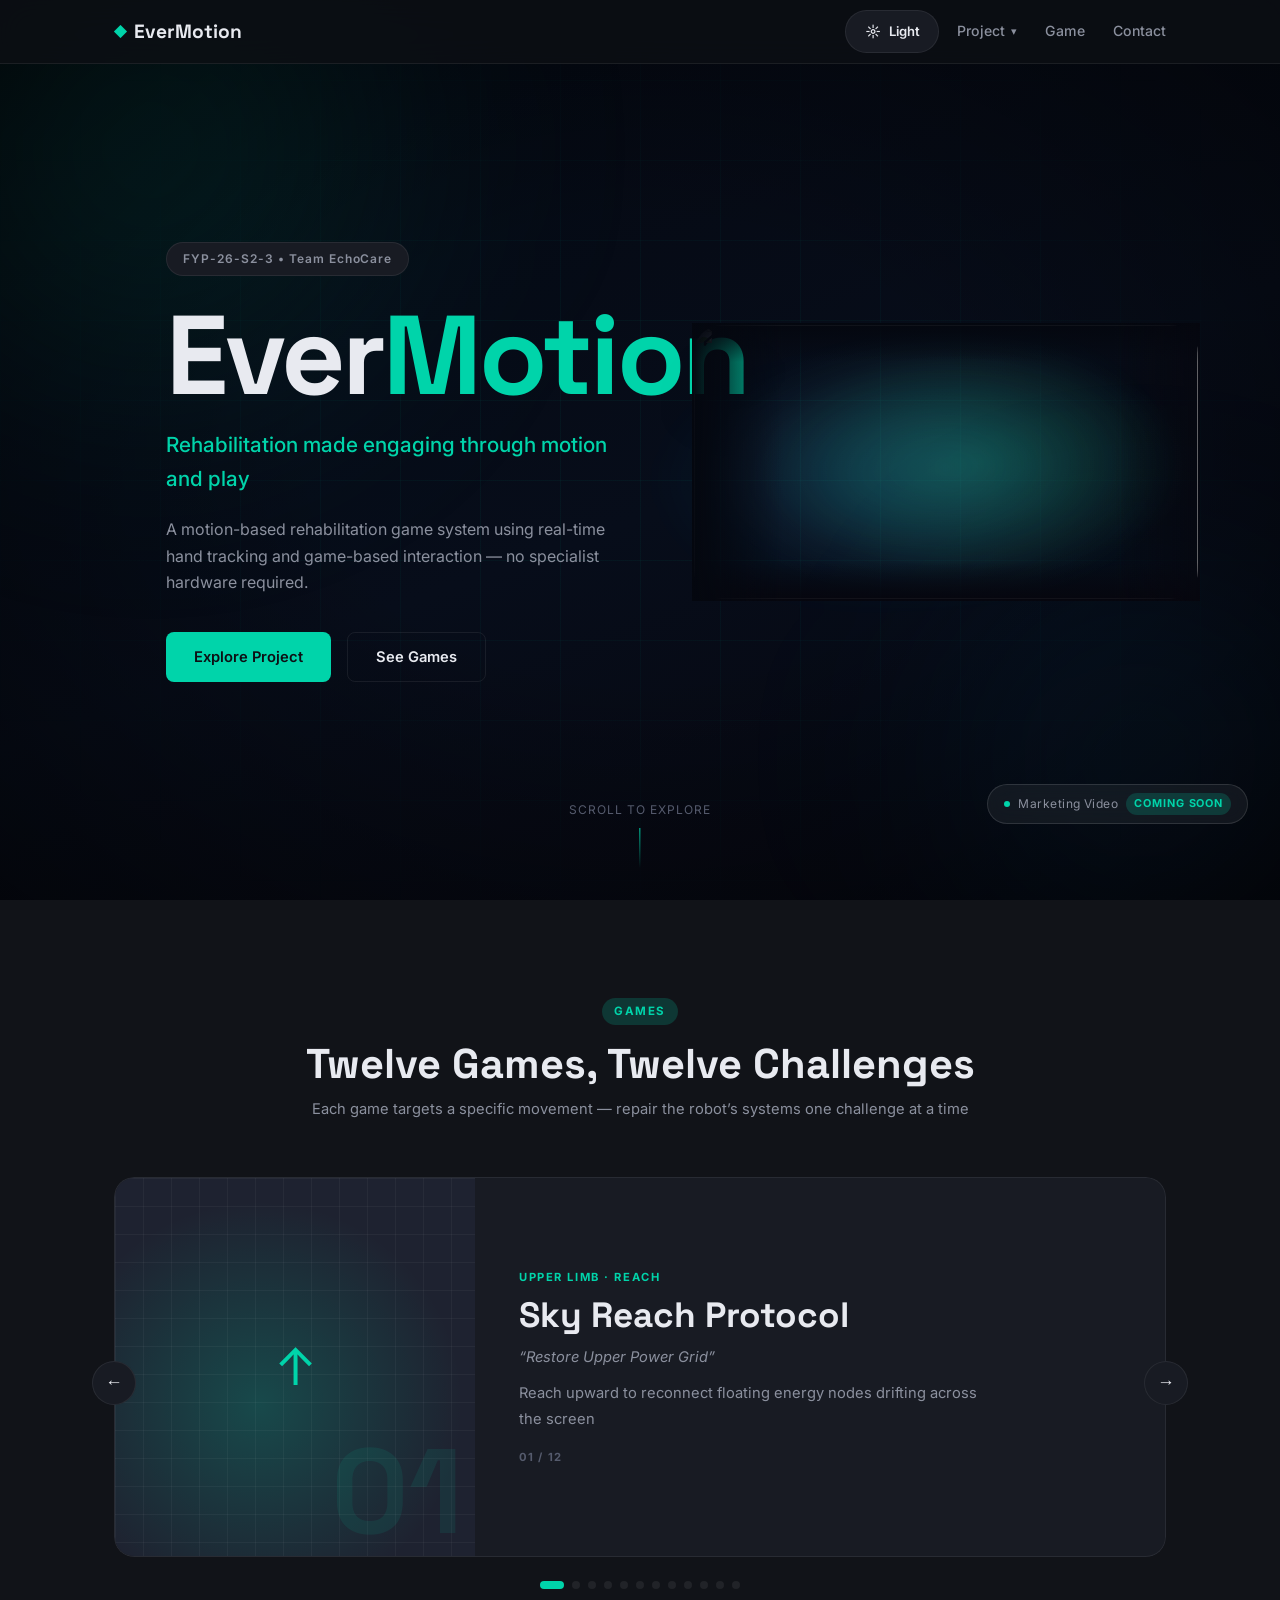
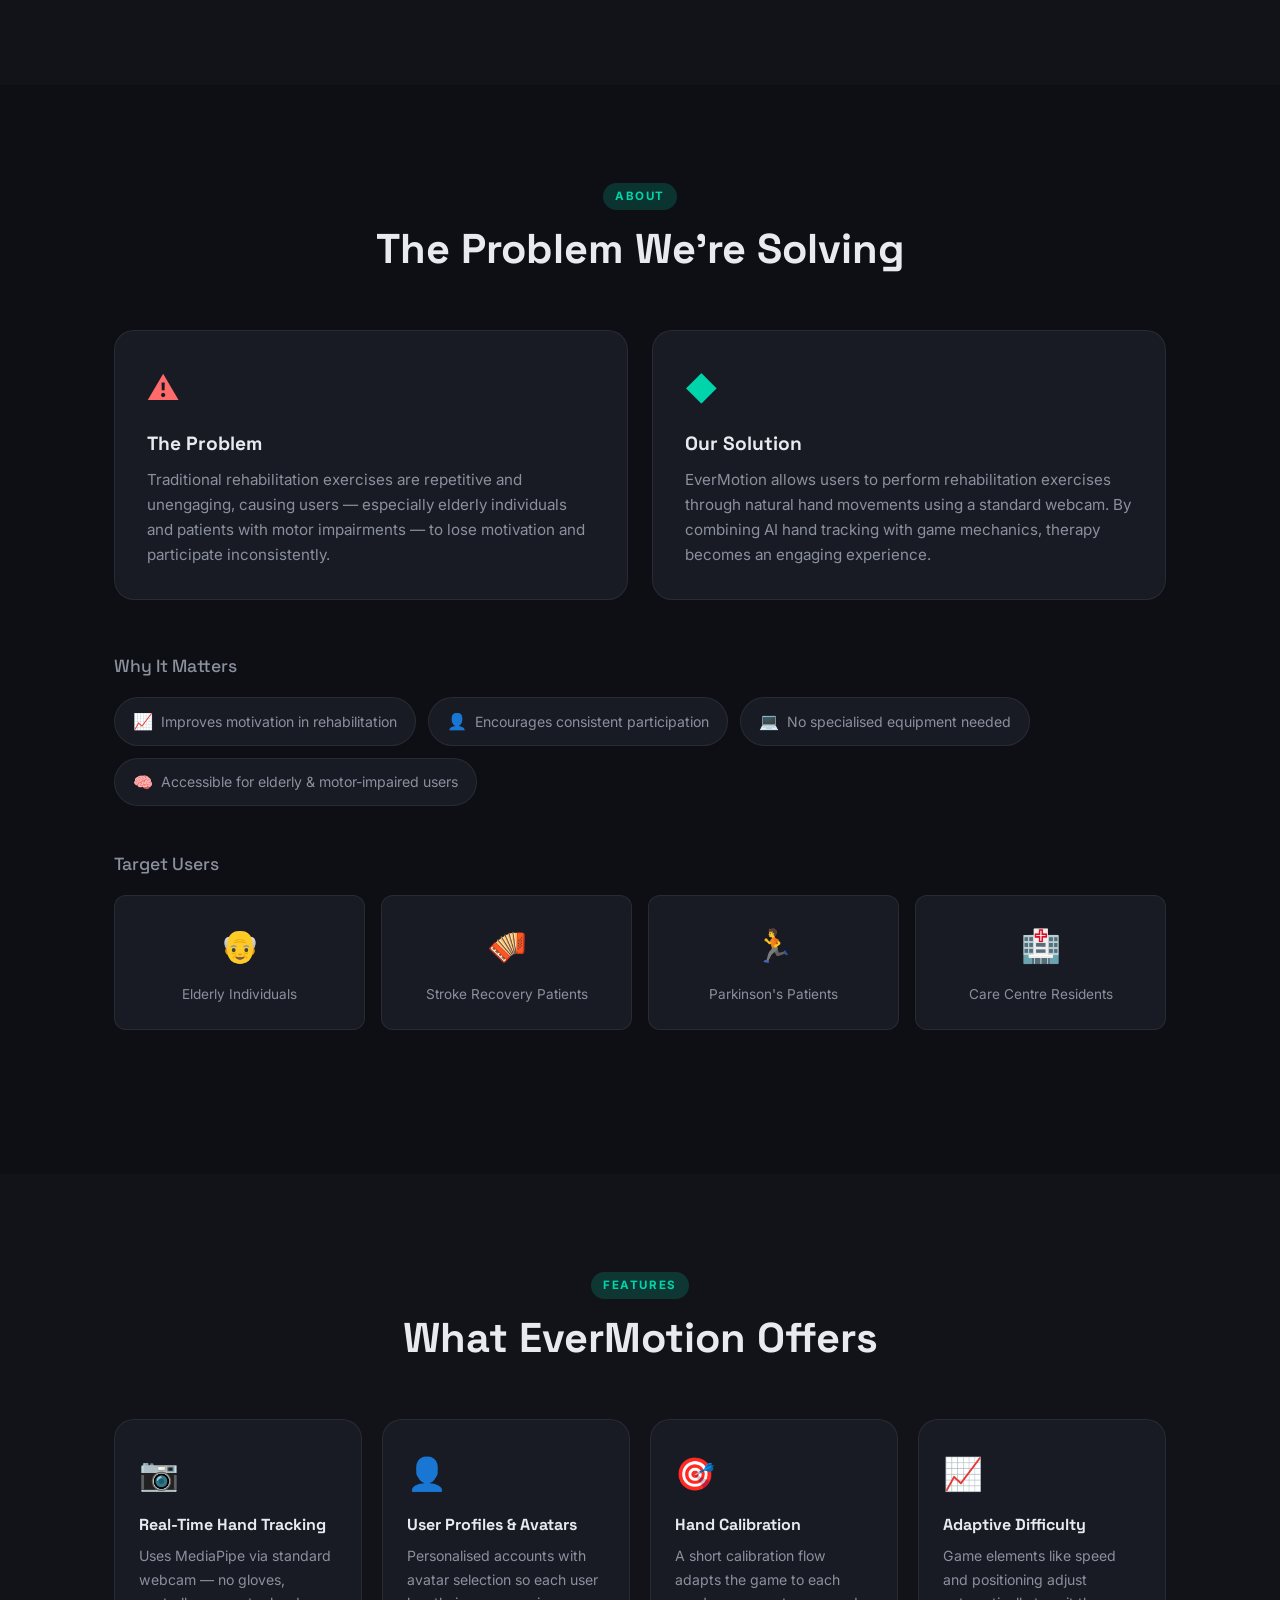
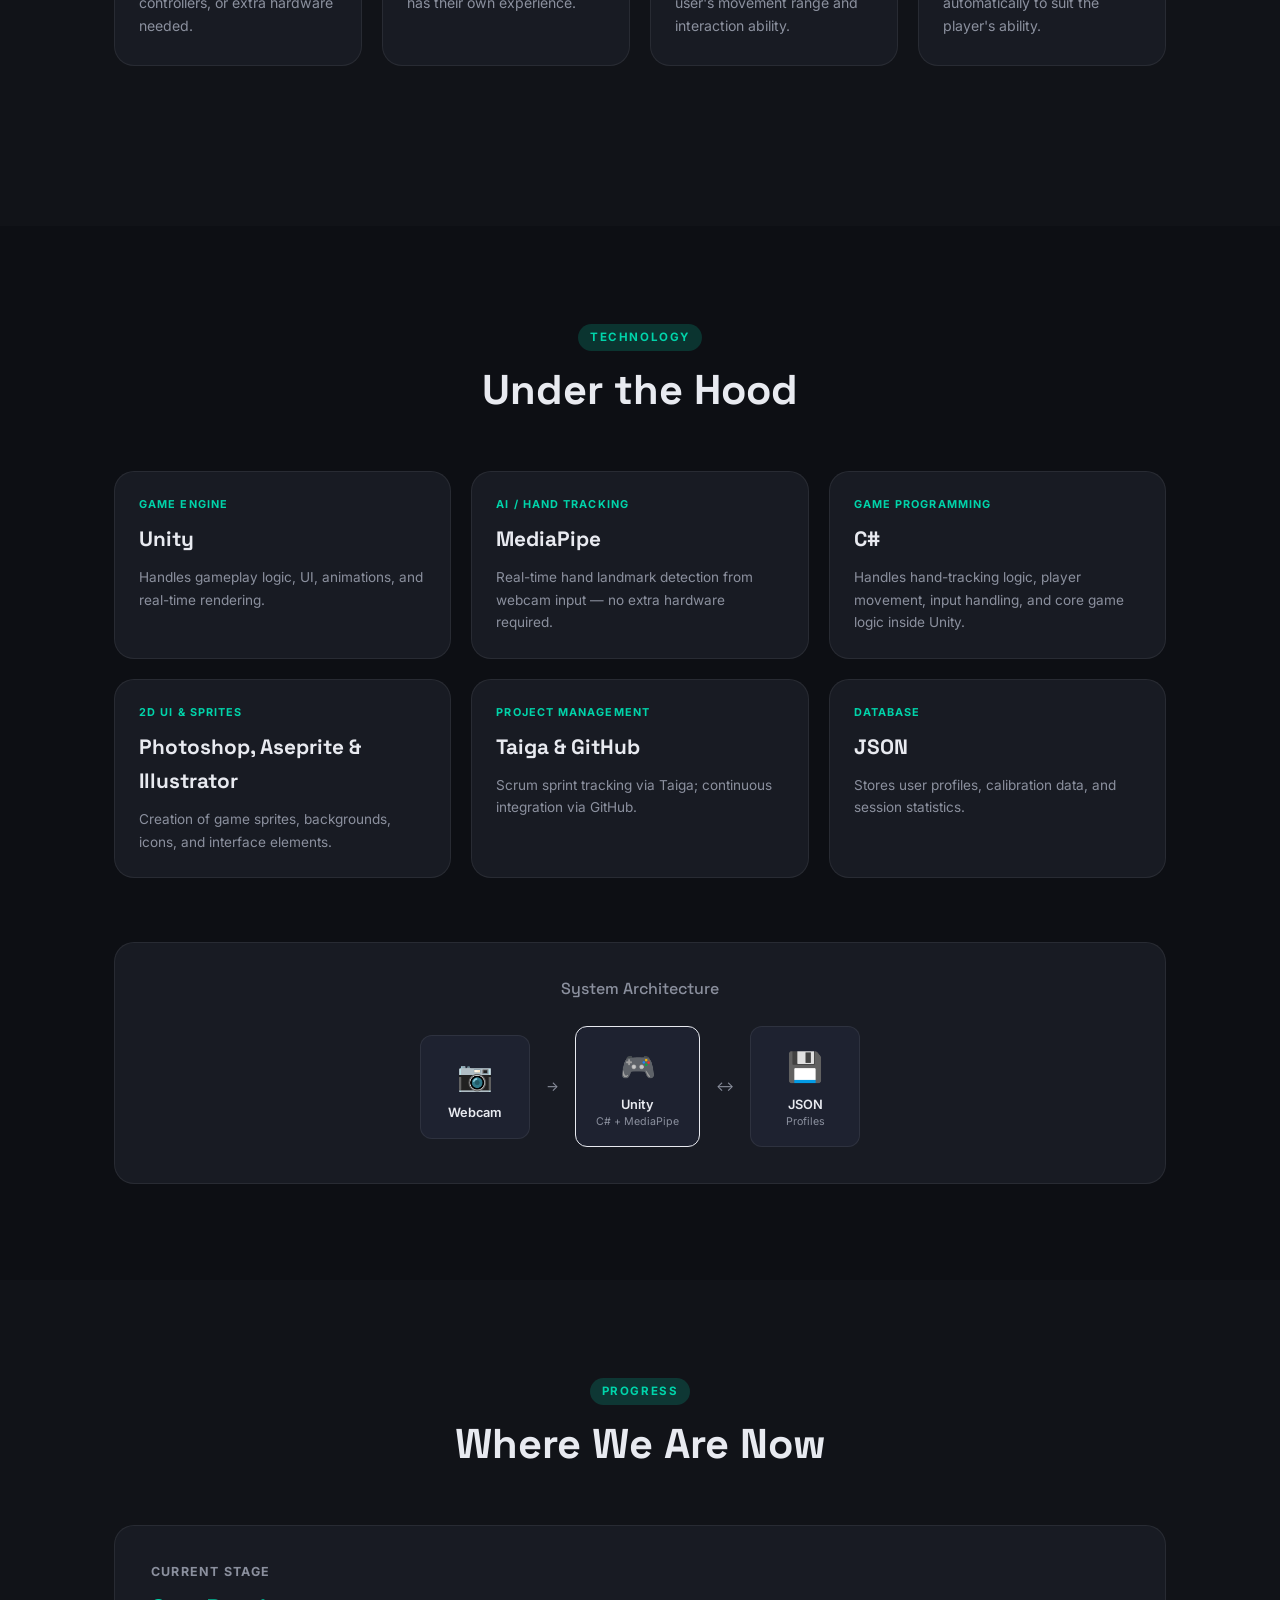
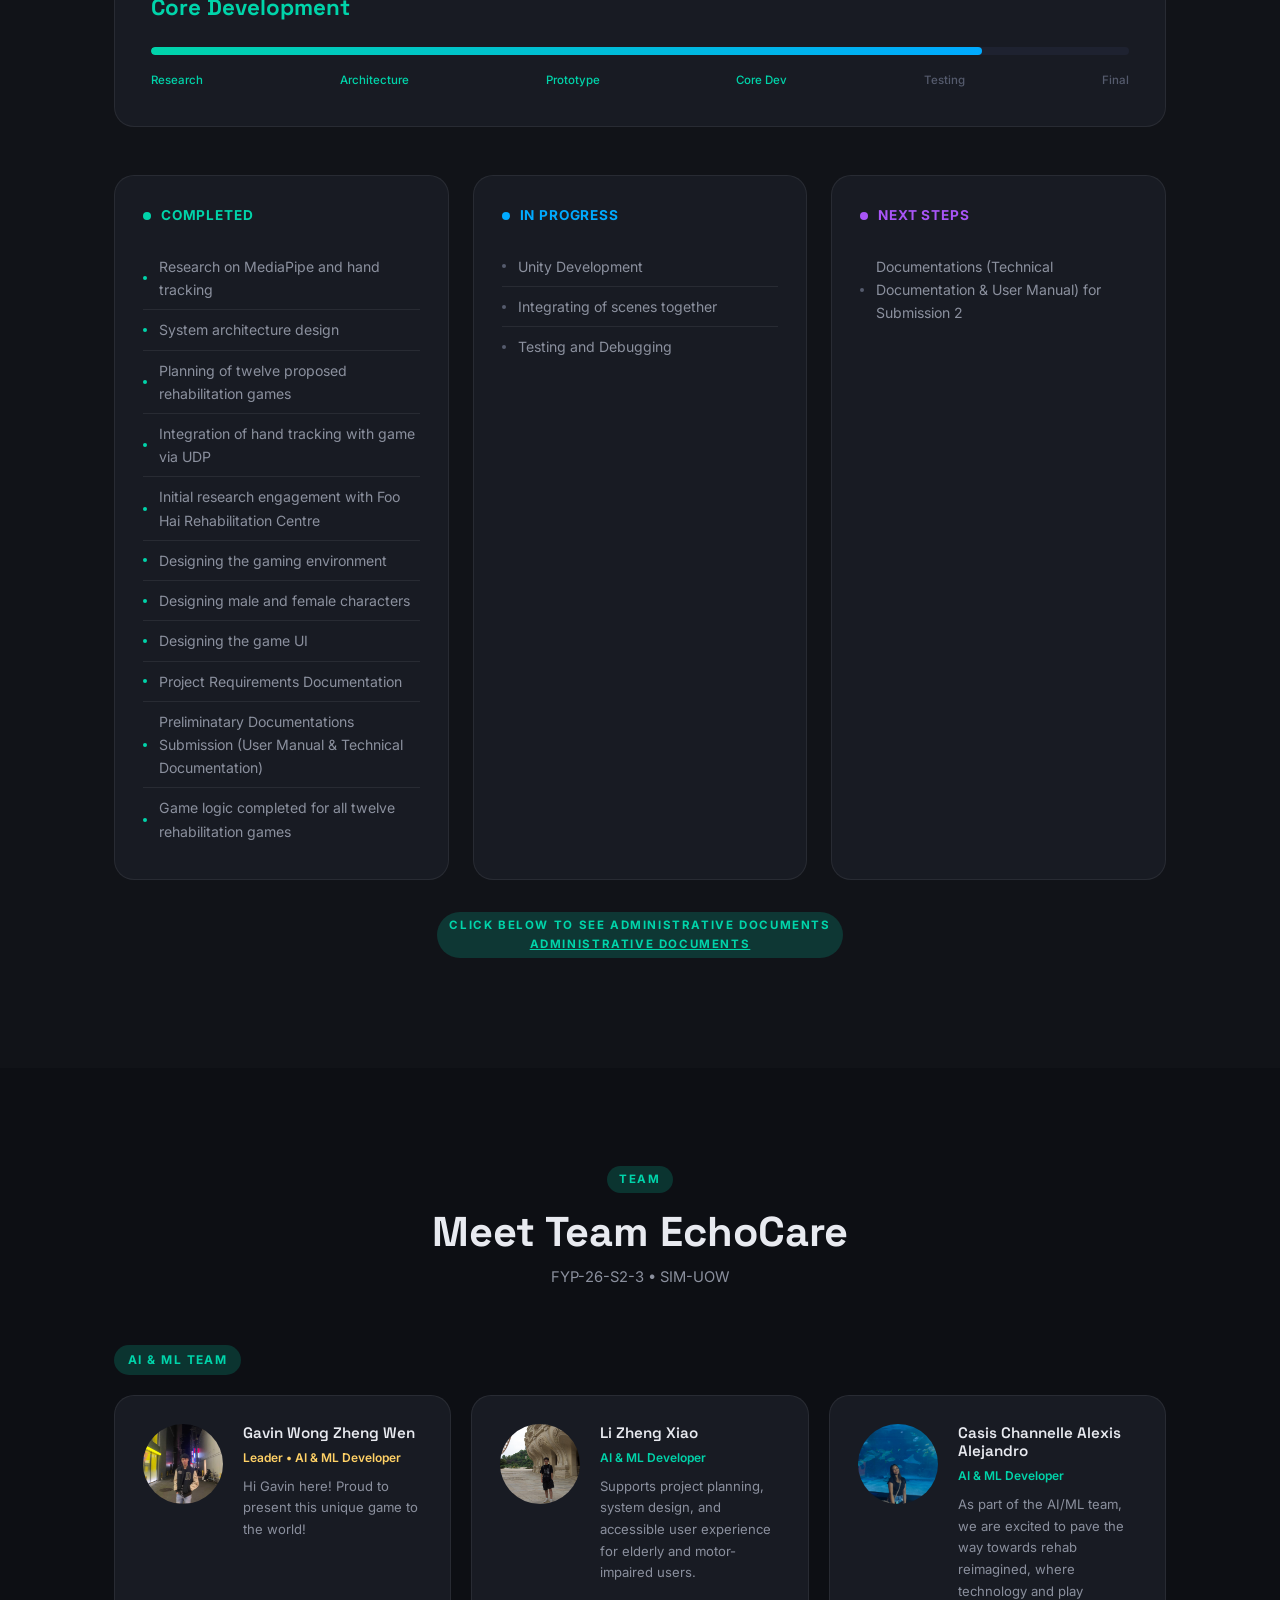
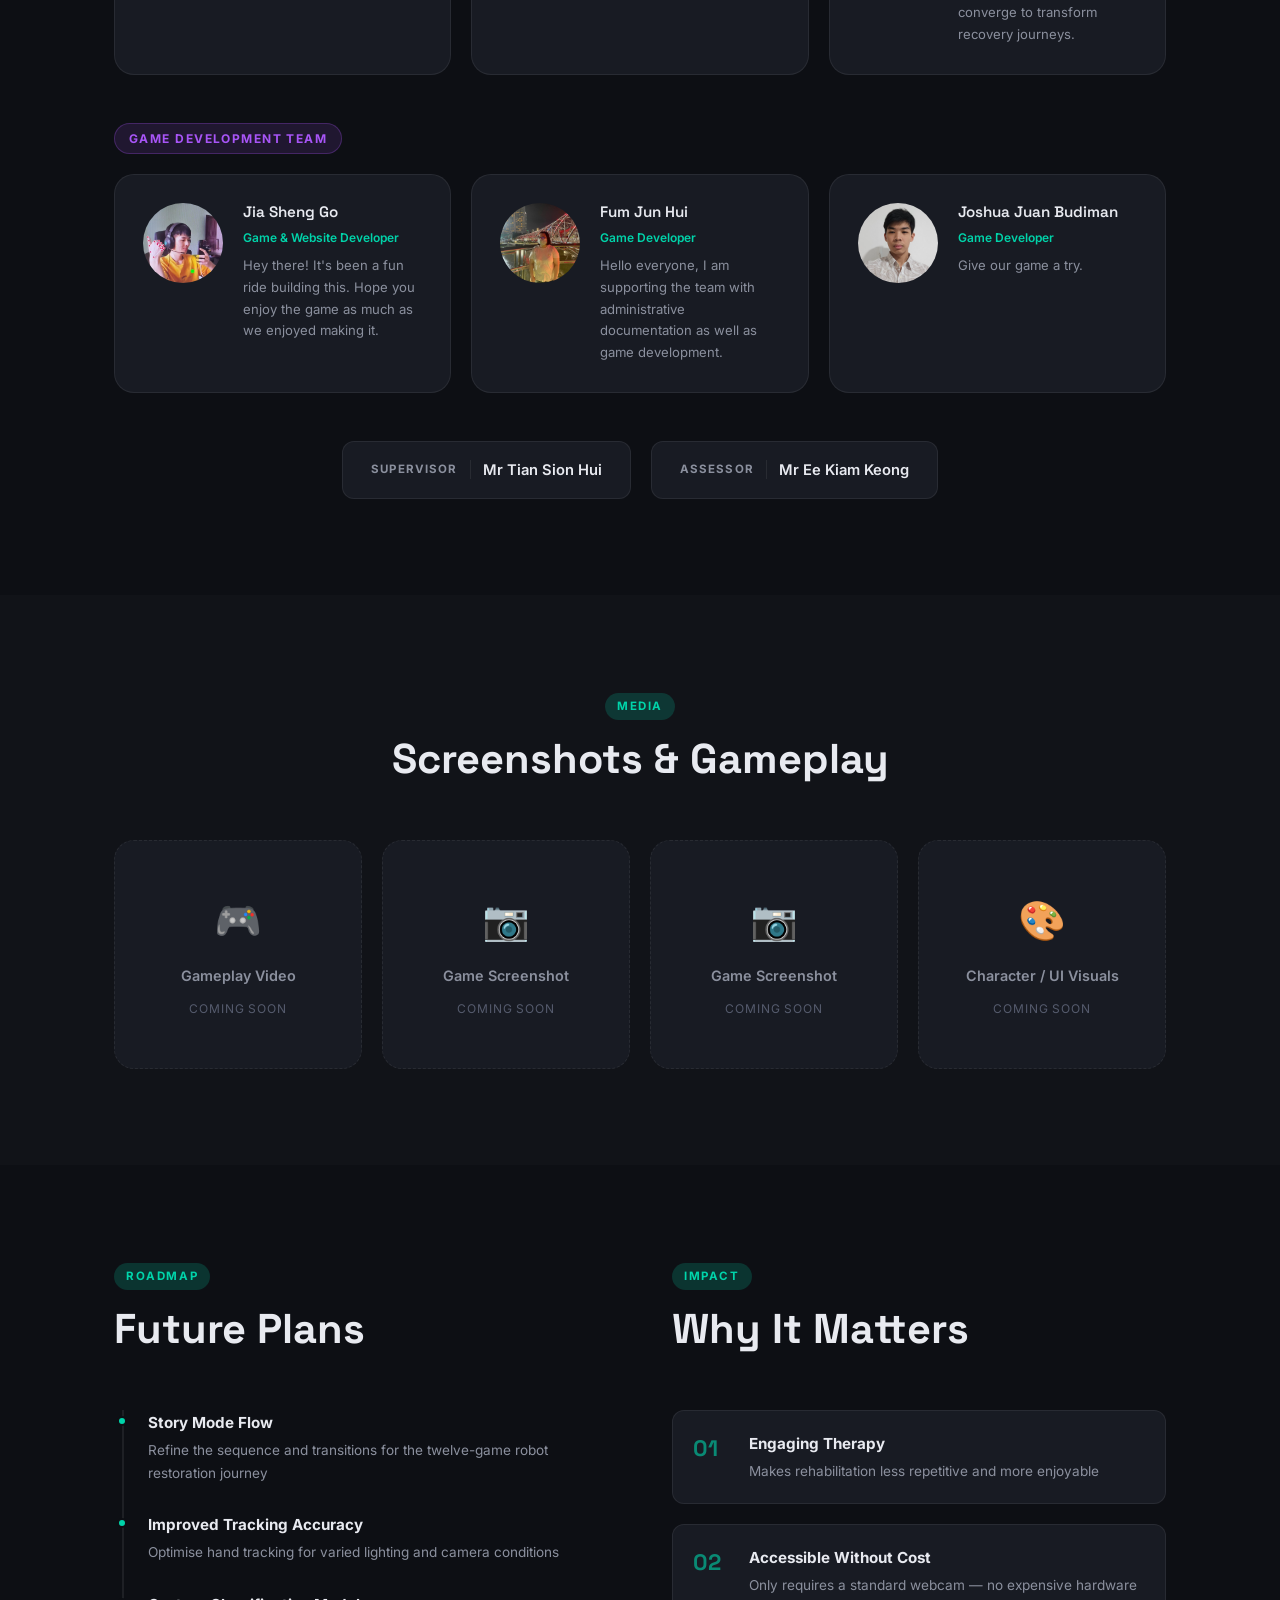
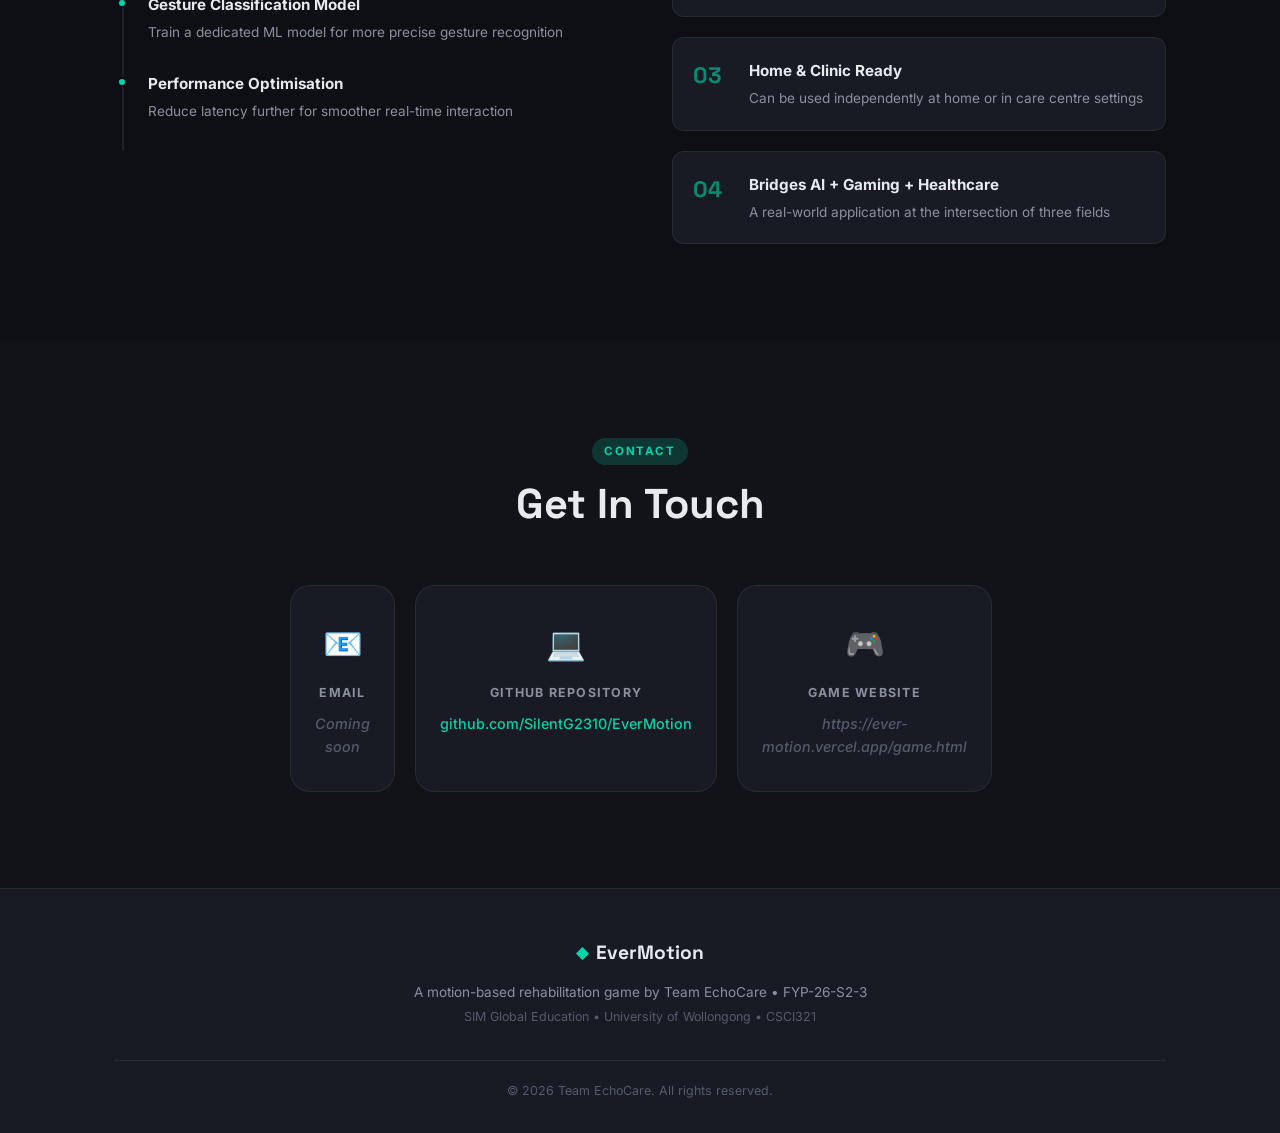
==== commit 4dfb4d11: "Update Project Website" ====
--- a/FYP-ProjectWebsite/index.html
+++ b/FYP-ProjectWebsite/index.html
@@ -147,7 +147,7 @@
                   <span class="carousel-focus">Upper Limb &middot; Reach</span>
                   <h3 class="carousel-name">Sky Reach Protocol</h3>
                   <p class="carousel-mission">&ldquo;Restore Upper Power Grid&rdquo;</p>
-                  <p class="carousel-desc">Reach upward to reconnect floating energy nodes drifting across the screen. Each successful connection restores a piece of the robot&rsquo;s upper power grid.</p>
+                  <p class="carousel-desc">Reach upward to reconnect floating energy nodes drifting across the screen </p>
                   <span class="carousel-counter">01 / 12</span>
                 </div>
               </div>
@@ -163,7 +163,7 @@
                   <span class="carousel-focus">Upper Limb &middot; Side Stretch</span>
                   <h3 class="carousel-name">Lateral Circuit Recovery</h3>
                   <p class="carousel-mission">&ldquo;Reconnect Side Circuits&rdquo;</p>
-                  <p class="carousel-desc">Activate side panels by reaching left and right to connect scattered energy circuits. Each panel lit restores lateral mobility to the robot&rsquo;s systems.</p>
+                  <p class="carousel-desc">Activate side panels by reaching left and right to connect scattered energy circuits.</p>
                   <span class="carousel-counter">02 / 12</span>
                 </div>
               </div>
@@ -194,8 +194,8 @@
                 <div class="carousel-info-col">
                   <span class="carousel-focus">Upper Limb &middot; Extension</span>
                   <h3 class="carousel-name">Motion Drive Activation</h3>
-                  <p class="carousel-mission">&ldquo;Activate Motion Drive&rdquo;</p>
-                  <p class="carousel-desc">Push energy blocks forward by extending your arm to activate the robot&rsquo;s motion drive. Each block pushed builds momentum and restores forward locomotion.</p>
+                  <p class="carousel-mission">&ldquo; Activate Motion Drive&rdquo;</p>
+                  <p class="carousel-desc">Push energy blocks forward by extending your arm to activate the robot&rsquo;s motion drive.</p>
                   <span class="carousel-counter">04 / 12</span>
                 </div>
               </div>
@@ -211,7 +211,7 @@
                   <span class="carousel-focus">Upper Limb &middot; Block</span>
                   <h3 class="carousel-name">Pulse Defense Matrix</h3>
                   <p class="carousel-mission">&ldquo;Defend Control System&rdquo;</p>
-                  <p class="carousel-desc">Incoming energy pulses threaten the robot&rsquo;s control system &mdash; bend your arm to intercept and deflect them before they cause damage. Speed and timing matter.</p>
+                  <p class="carousel-desc">Incoming energy pulses threaten the robot&rsquo;s control system &mdash; raise your arm up, left, or right to snap up a shield and block them before they connect.  Speed and timing matter.</p>
                   <span class="carousel-counter">05 / 12</span>
                 </div>
               </div>
@@ -227,7 +227,7 @@
                   <span class="carousel-focus">Elbow &middot; Angle Control</span>
                   <h3 class="carousel-name">Beam Alignment Sequence</h3>
                   <p class="carousel-mission">&ldquo;Align Energy Channels&rdquo;</p>
-                  <p class="carousel-desc">Steer a precision energy beam along winding channels by controlling your elbow angle. Smooth and deliberate movement keeps the beam on track and the circuits aligned.</p>
+                  <p class="carousel-desc">Steer a precision energy beam by bending your elbow &mdash; fold either elbow to rotate the beam &mdash; to aim it onto the matching colored node. Deliberate, well-timed movement keeps the beam locked on target</p>
                   <span class="carousel-counter">06 / 12</span>
                 </div>
               </div>
@@ -259,7 +259,7 @@
                   <span class="carousel-focus">Wrist &middot; Stability</span>
                   <h3 class="carousel-name">Core Stability Protocol</h3>
                   <p class="carousel-mission">&ldquo;Stabilise Internal Energy&rdquo;</p>
-                  <p class="carousel-desc">Hold an energy sphere perfectly still in the centre of the field. Any wrist movement sends it rolling &mdash; steady hands keep the robot&rsquo;s core from destabilising.</p>
+                  <p class="carousel-desc">Hold an energy sphere perfectly still in the centre of the field.  Uneven hands tilt the platform and send it rolling — keep both hands level to stop the robot's core from destabilising.</p>
                   <span class="carousel-counter">08 / 12</span>
                 </div>
               </div>
@@ -288,10 +288,10 @@
                   <span class="carousel-icon" aria-hidden="true">&#9679;</span>
                 </div>
                 <div class="carousel-info-col">
-                  <span class="carousel-focus">Finger &middot; Precision Tap</span>
+                  <span class="carousel-focus">Finger &middot; Precision Pinch</span>
                   <h3 class="carousel-name">Micro Node Activation</h3>
                   <p class="carousel-mission">&ldquo;Activate Micro Nodes&rdquo;</p>
-                  <p class="carousel-desc">Tiny micro-nodes light up across the screen, each mapped to a different finger. Tap each one precisely to restore fine motor control to the robot&rsquo;s precision system.</p>
+                  <p class="carousel-desc">Tiny micro-nodes light up across the screen, each mapped to a different finger. Pinch each one precisely to restore fine motor control to the robot&rsquo;s precision system.</p>
                   <span class="carousel-counter">10 / 12</span>
                 </div>
               </div>
@@ -307,7 +307,7 @@
                   <span class="carousel-focus">Hand &middot; Rhythm &amp; Timing</span>
                   <h3 class="carousel-name">Signal Sync Response</h3>
                   <p class="carousel-mission">&ldquo;Synchronise Systems&rdquo;</p>
-                  <p class="carousel-desc">Tap in sync with rhythmic energy signals to synchronise the robot&rsquo;s fragmented systems. Timing and coordination rebuild the connection between all operational units.</p>
+                  <p class="carousel-desc">Pinch in sync with rhythmic energy signals to synchronise the robot&rsquo;s fragmented systems. Timing and coordination rebuild the connection between all operational units.</p>
                   <span class="carousel-counter">11 / 12</span>
                 </div>
               </div>
@@ -322,8 +322,8 @@
                 <div class="carousel-info-col">
                   <span class="carousel-focus">Hand &middot; Full Calibration</span>
                   <h3 class="carousel-name">Energy Calibration Matrix</h3>
-                  <p class="carousel-mission">&ldquo;Final Calibration &mdash; Full System Online&rdquo;</p>
-                  <p class="carousel-desc">Regulate a surging energy field using precise pinch and spread gestures. Too much force overloads the system; too little loses control. Perfect calibration brings the robot fully online.</p>
+                  <p class="carousel-mission">&ldquo;Final Calibration &mdash; Engage Enemy Aircraft&rdquo;</p>, 
+                  <p class="carousel-desc">Point your hand to hop the aircraft between grid cells, dodging descending enemy aircraft, and throw a rock-on sign to fire back. Panicked, mistimed gestures leave you exposed &mdash; clear, decisive signals keep you airborne and on target</p>
                   <span class="carousel-counter">12 / 12</span>
                 </div>
               </div>
@@ -457,23 +457,13 @@
           <p>Real-time hand landmark detection from webcam input — no extra hardware required.</p>
         </div>
         <div class="tech-card">
-          <div class="tech-badge">Backend / AI Processing</div>
-          <div class="tech-name">Python</div>
-          <p>Runs the MediaPipe pipeline, handles gesture processing and future model optimisation.</p>
-        </div>
-        <div class="tech-card">
           <div class="tech-badge">Game Programming</div>
           <div class="tech-name">C#</div>
-          <p>Controls player movement, input handling, and core game logic inside Unity.</p>
-        </div>
-        <div class="tech-card">
-          <div class="tech-badge">Communication</div>
-          <div class="tech-name">UDP</div>
-          <p>Low-latency real-time data transfer from Python to Unity — ideal for games.</p>
+          <p>Handles hand-tracking logic, player movement, input handling, and core game logic inside Unity.</p>
         </div>
         <div class="tech-card">
           <div class="tech-badge">2D UI & Sprites</div>
-          <div class="tech-name">Photoshop</div>
+          <div class="tech-name">Photoshop, Aseprite & Illustrator</div>
           <p>Creation of game sprites, backgrounds, icons, and interface elements.</p>
         </div>
         <div class="tech-card">
@@ -483,7 +473,7 @@
         </div>
         <div class="tech-card">
           <div class="tech-badge">Database</div>
-          <div class="tech-name">MySQL</div>
+          <div class="tech-name">JSON</div>
           <p>Stores user profiles, calibration data, and session statistics.</p>
         </div>
       </div>
@@ -495,20 +485,15 @@
             <div class="arch-node-icon">&#128247;</div>
             <div class="arch-node-label">Webcam</div>
           </div>
-          <div class="arch-arrow">&#8594;</div>
-          <div class="arch-node highlight">
-            <div class="arch-node-icon">&#129302;</div>
-            <div class="arch-node-label">MediaPipe<br/><small>Python</small></div>
-          </div>
-          <div class="arch-arrow">&#8594;<br/><small>UDP</small></div>
+          <div class="arch-arrow">&#8594;<br/></div>
           <div class="arch-node highlight">
             <div class="arch-node-icon">&#127918;</div>
-            <div class="arch-node-label">Unity<br/><small>C#</small></div>
+            <div class="arch-node-label">Unity<br/><small>C# + MediaPipe</small></div>
           </div>
           <div class="arch-arrow">&#8596;</div>
           <div class="arch-node">
             <div class="arch-node-icon">&#128190;</div>
-            <div class="arch-node-label">MySQL<br/><small>Profiles</small></div>
+            <div class="arch-node-label">JSON<br/><small>Profiles</small></div>
           </div>
         </div>
       </div>
@@ -527,7 +512,7 @@
         <div class="stage-label">Current Stage</div>
         <div class="stage-value">Core Development</div>
         <div class="stage-bar-wrap">
-          <div class="stage-bar" style="--pct: 55%"></div>
+          <div class="stage-bar" style="--pct: 85%"></div>
         </div>
         <div class="stage-markers">
           <span class="marker active">Research</span>
@@ -554,6 +539,8 @@
             <li>Designing male and female characters</li>
             <li>Designing the game UI</li>
             <li>Project Requirements Documentation</li>
+            <li>Preliminatary Documentations Submission (User Manual & Technical Documentation)</li>
+            <li>Game logic completed for all twelve rehabilitation games</li>
           </ul>
         </div>
         <div class="progress-col">
@@ -562,12 +549,8 @@
           </div>
           <ul class="progress-list">
             <li>Unity Development</li>
-            <li>Game object design</li>
-            <li>6 games before first submission</li>
-            <li>URS</li>
-            <li>TDM</li>
-            <li>PTD</li>
-            <li>PUM</li>
+            <li>Integrating of scenes together </li>
+            <li>Testing and Debugging</li>
           </ul>
         </div>
         <div class="progress-col">
@@ -575,9 +558,7 @@
             <span class="col-dot next-dot"></span> Next Steps
           </div>
           <ul class="progress-list">
-            <li>Mediapipe dual-hand tracking</li>
-            <li>Develop remaining 6 games</li>
-            <li>Find an alternative solution other than Mediapipe</li>
+            <li>Documentations (Technical Documentation & User Manual) for Submission 2</li>
           </ul>
         </div>
       </div>
@@ -821,7 +802,7 @@
         <div class="contact-card contact-placeholder">
           <div class="contact-icon">&#127918;</div>
           <div class="contact-label">Game Website</div>
-          <div class="contact-value placeholder-text">Coming soon</div>
+          <div class="contact-value placeholder-text">https://ever-motion.vercel.app/game.html</div>
         </div>
       </div>
     </div>
--- a/FYP-ProjectWebsite/css/styles.css
+++ b/FYP-ProjectWebsite/css/styles.css
@@ -689,7 +689,7 @@
    ============================================================ */
 .tech-grid {
   display: grid;
-  grid-template-columns: repeat(4, 1fr);
+  grid-template-columns: repeat(3, 1fr);
   gap: 20px;
   margin-bottom: 64px;
 }
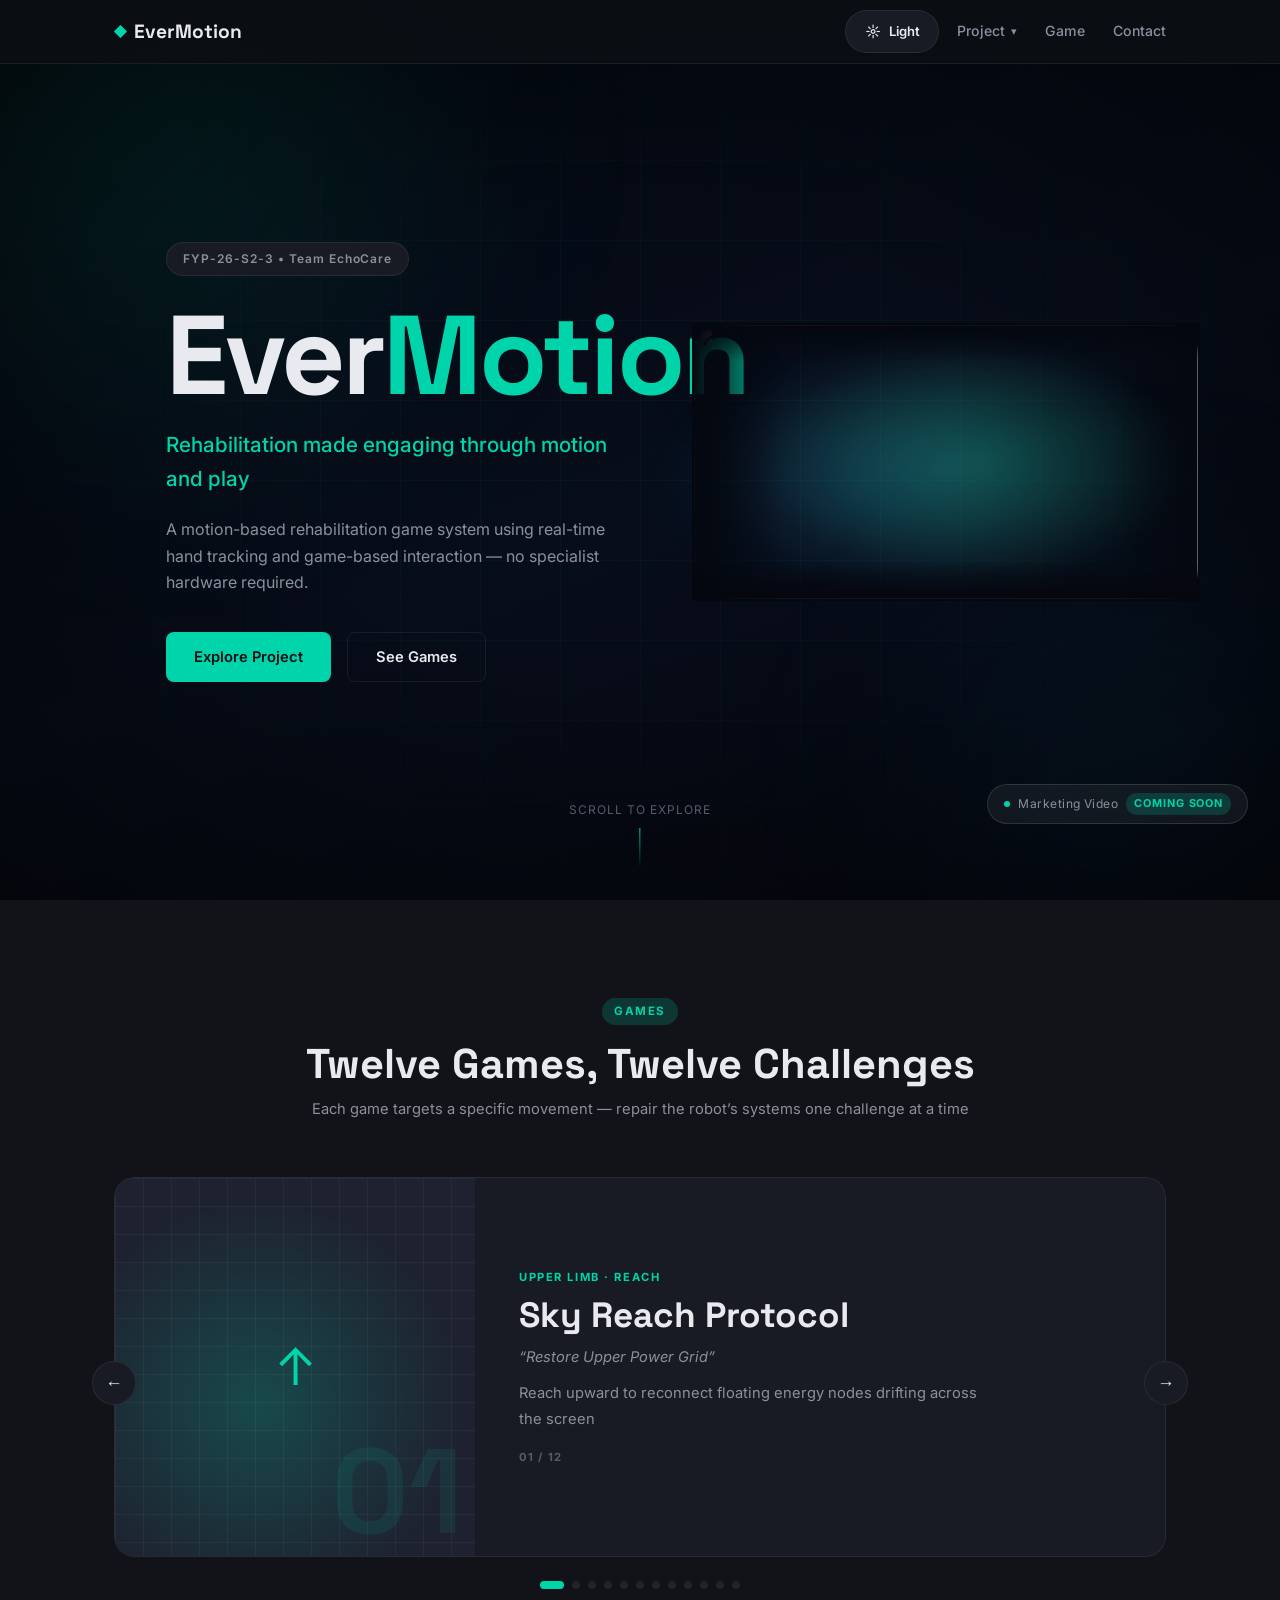
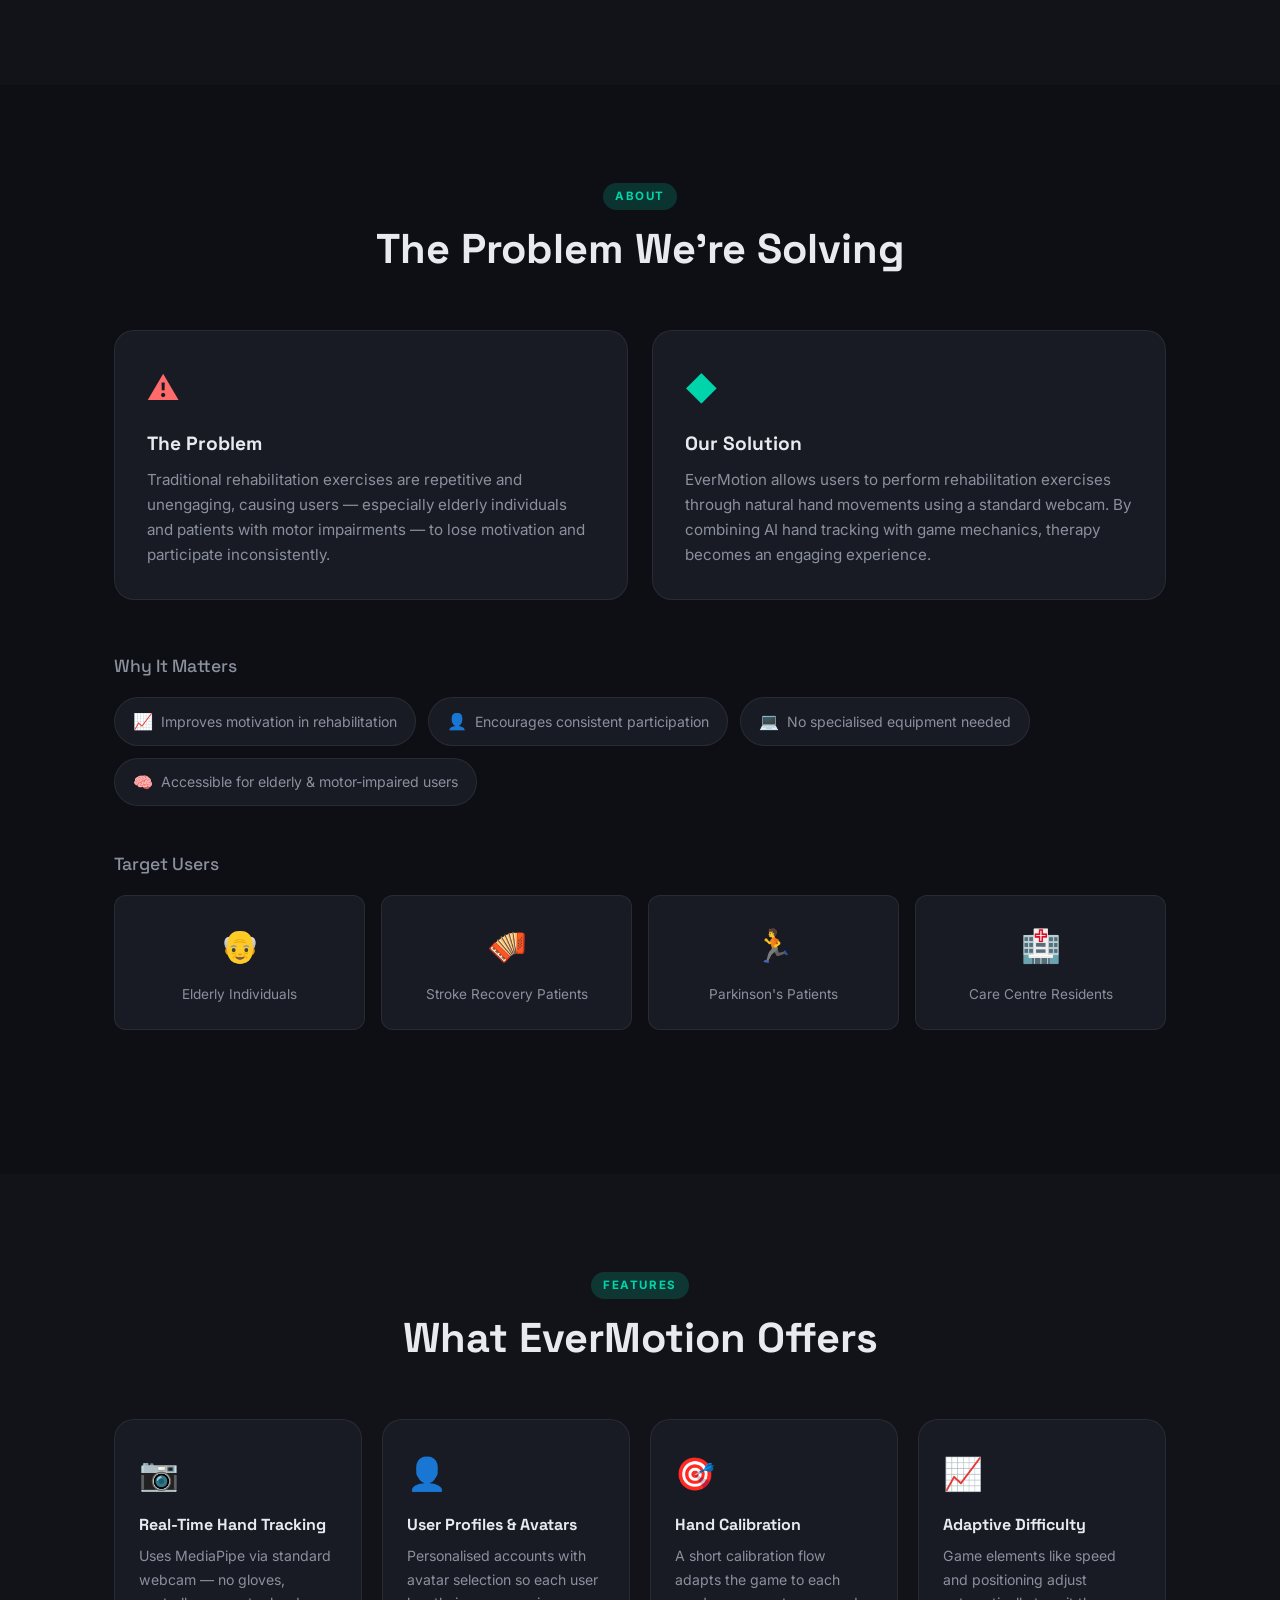
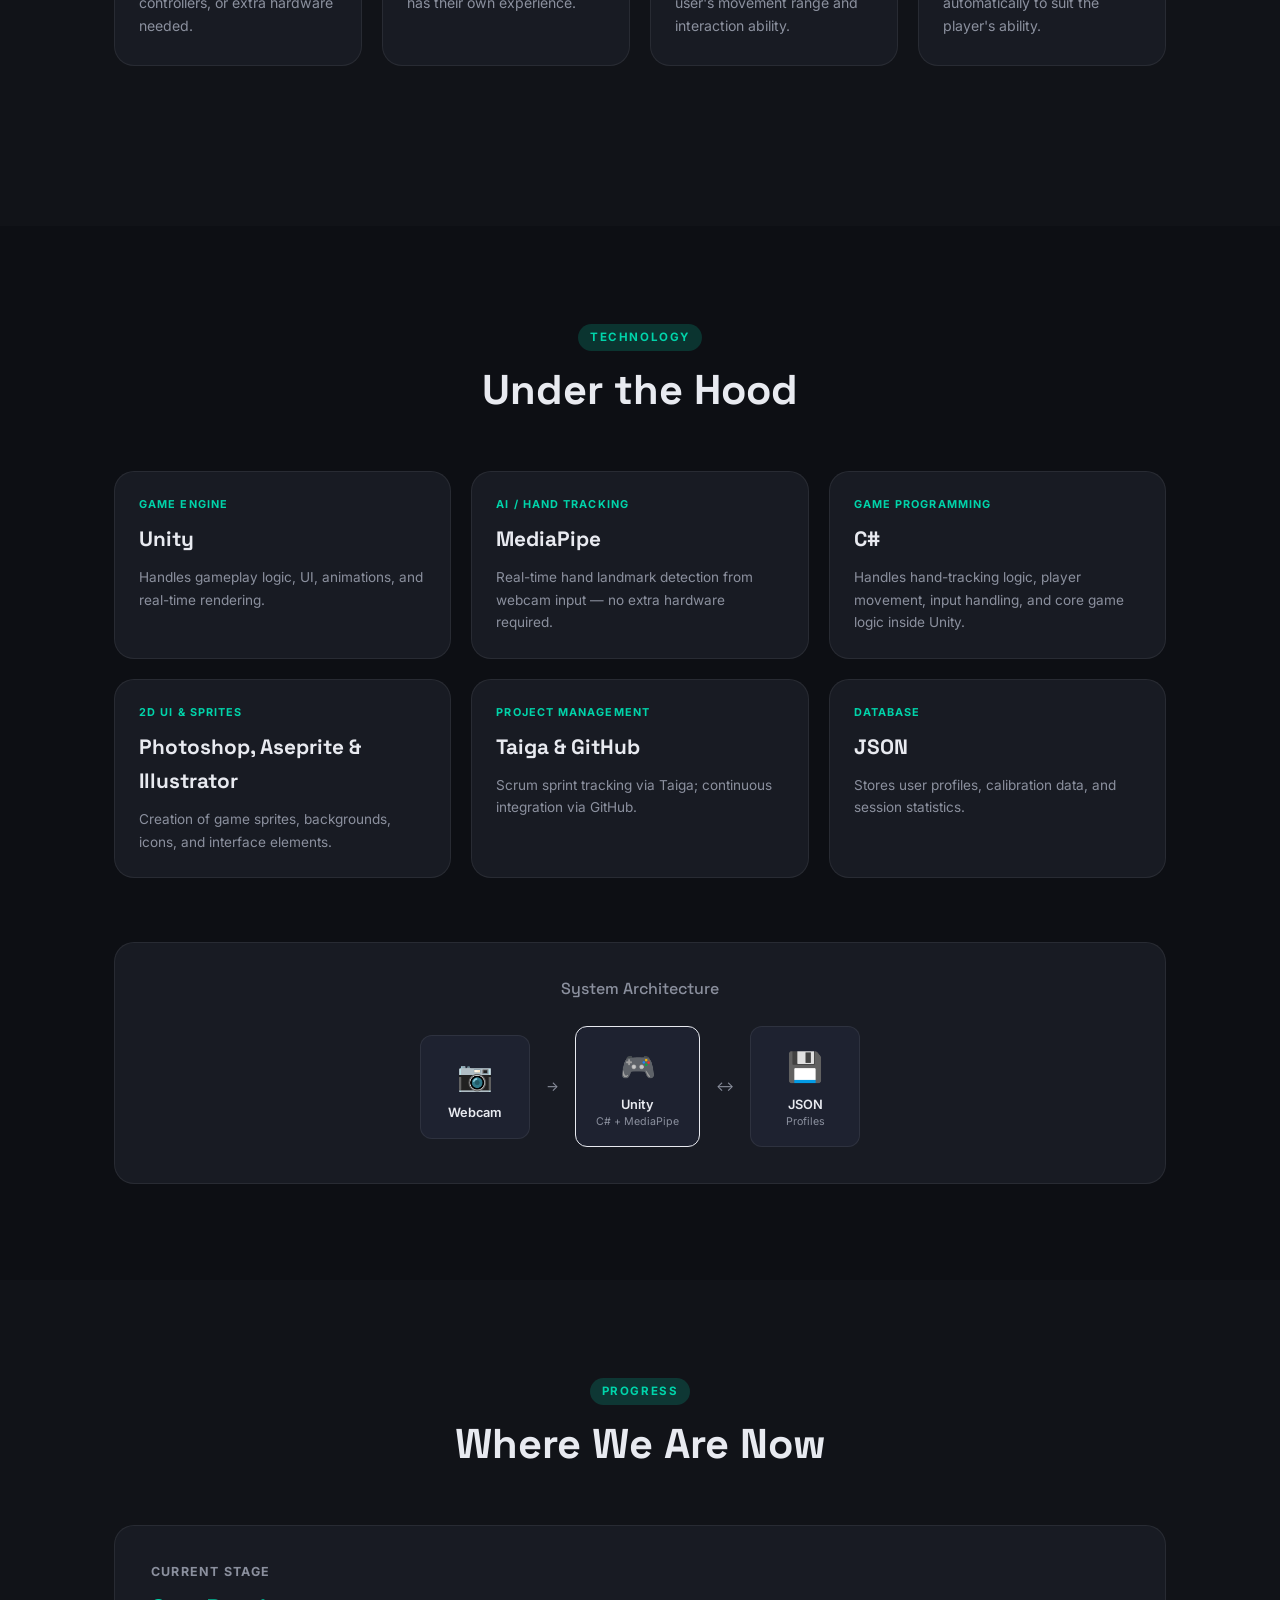
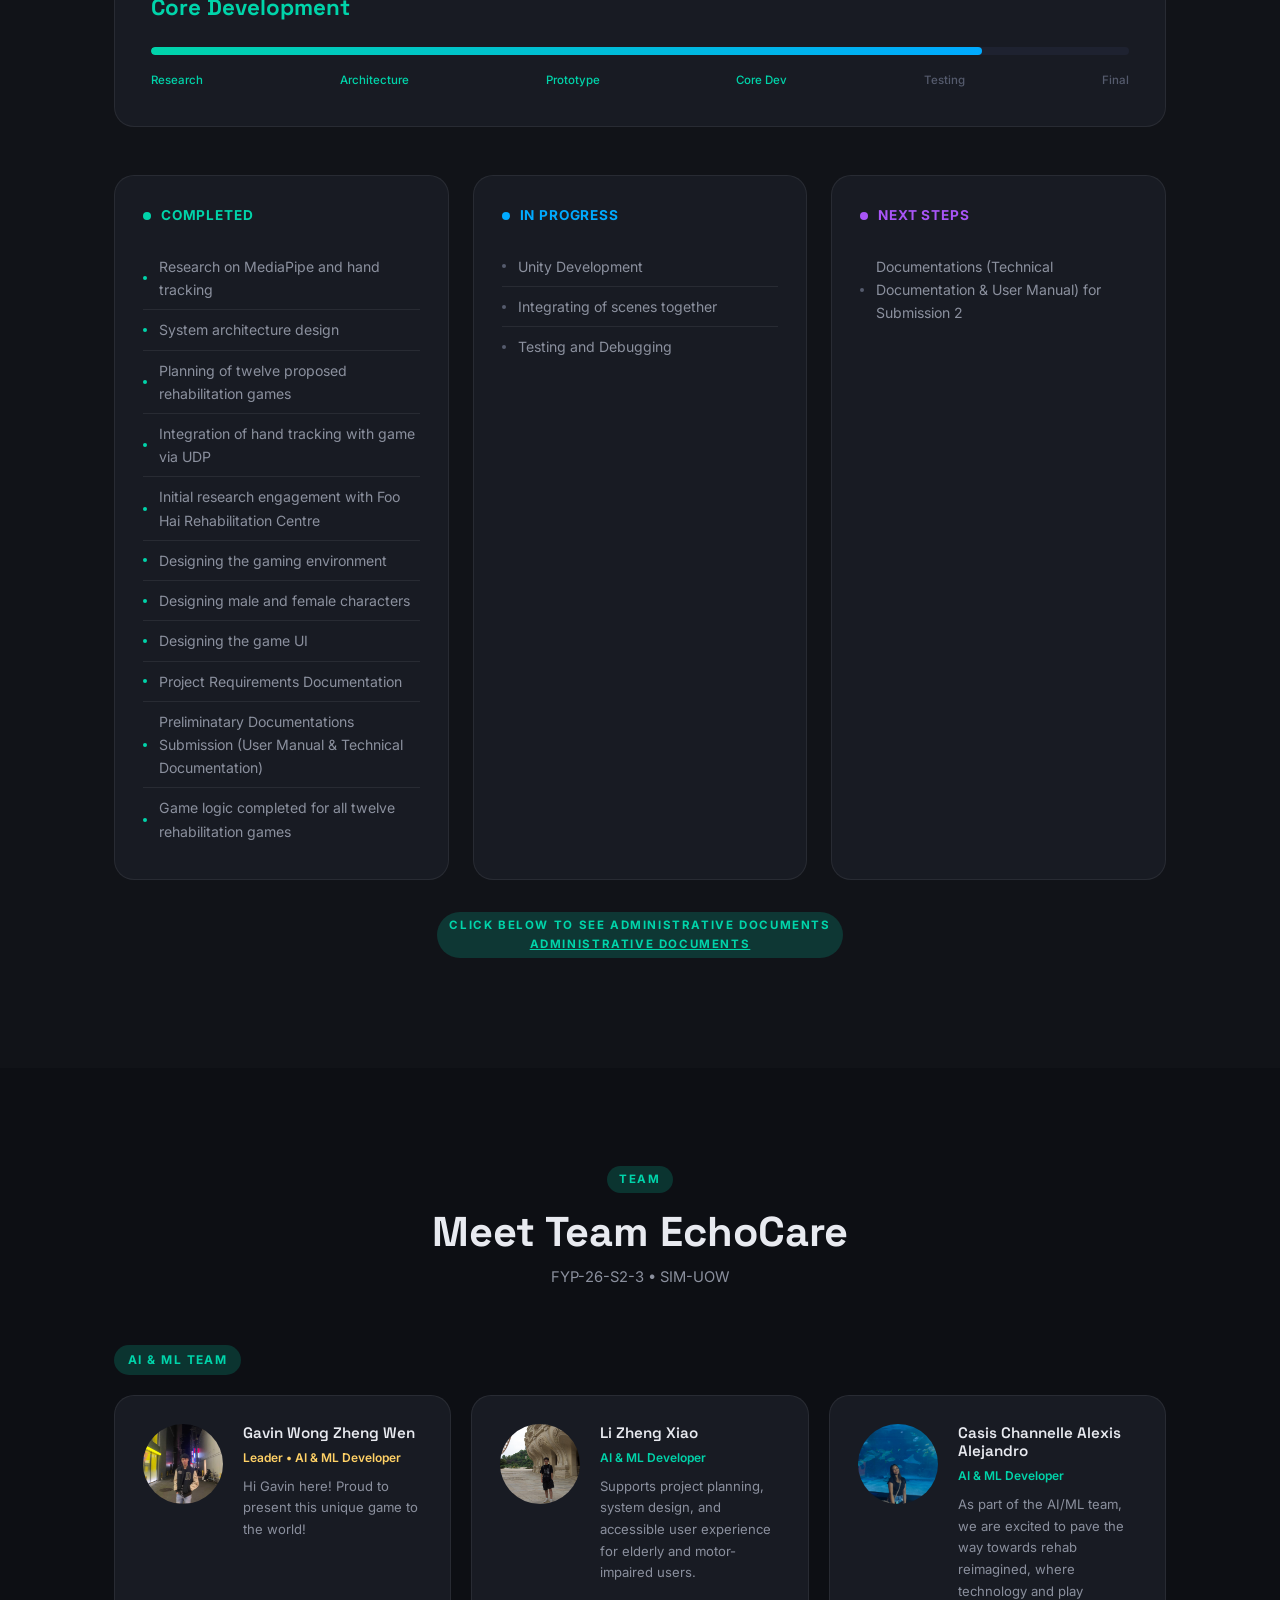
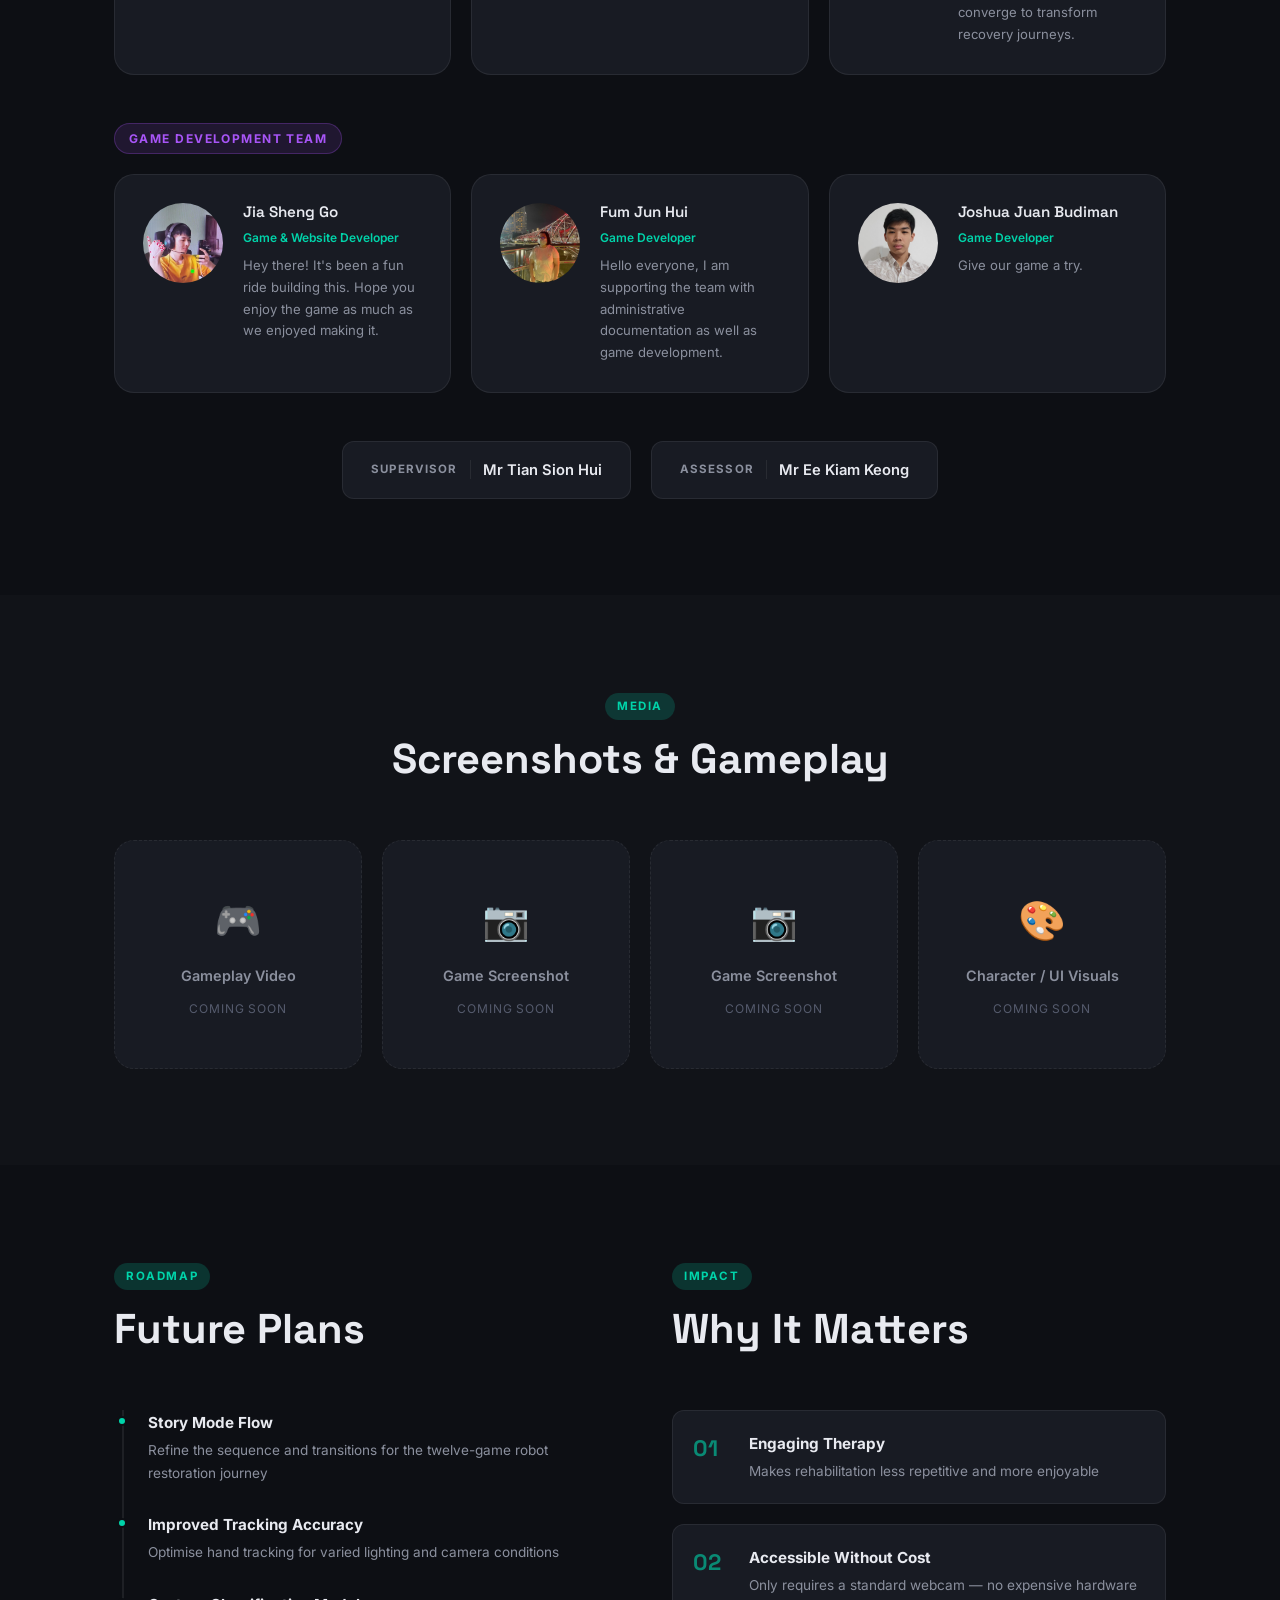
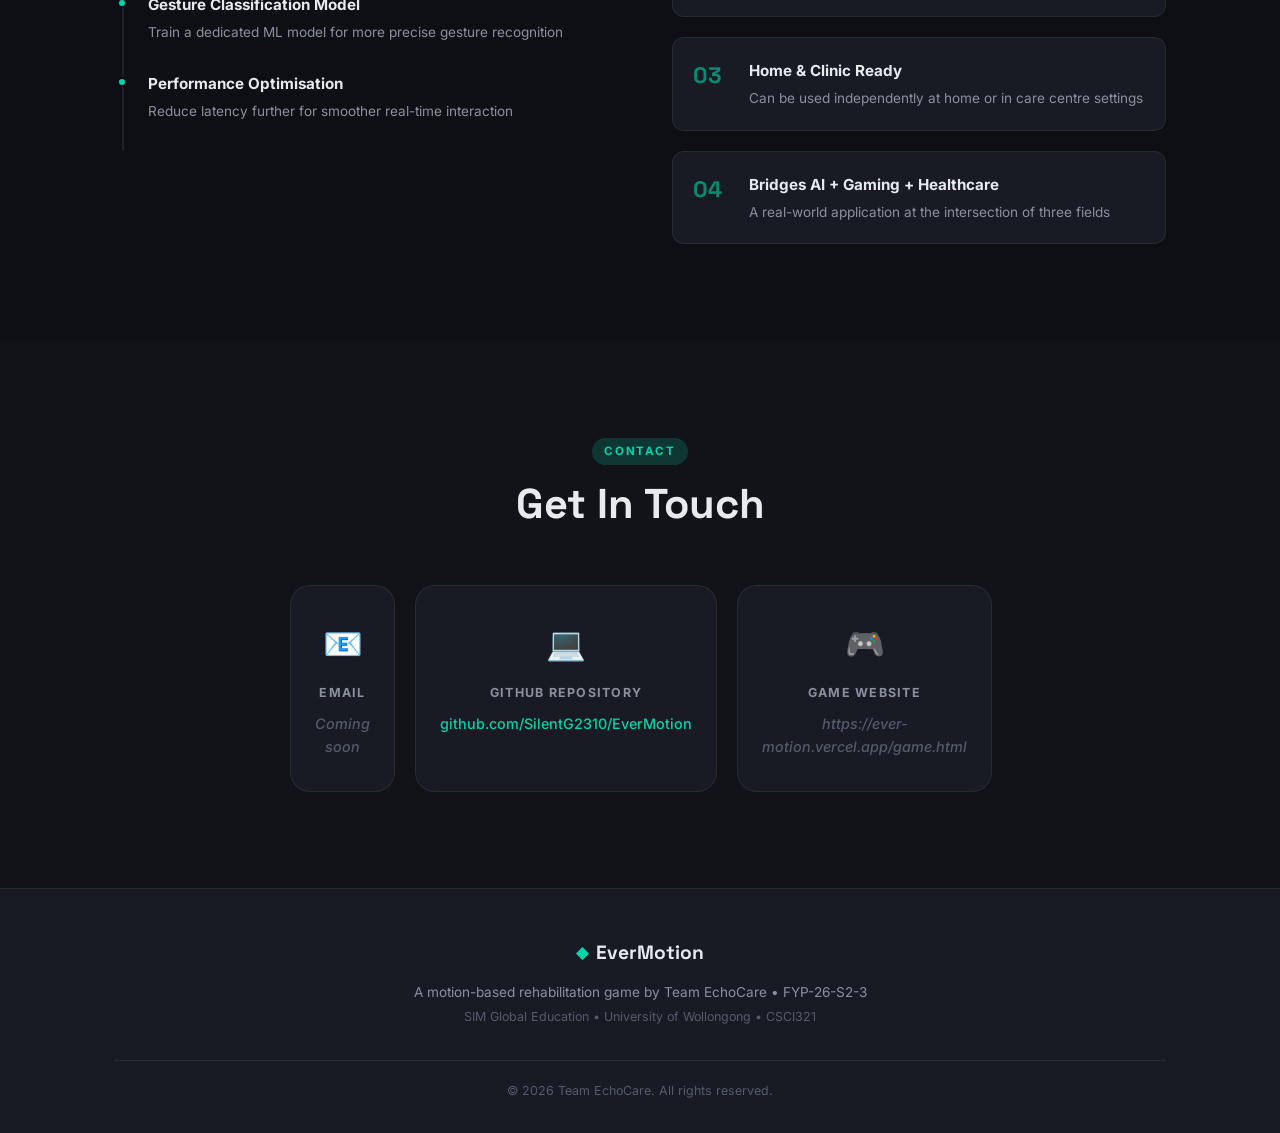
==== commit 36fe55aa: "Update game descriptions that suit current games" ====
--- a/FYP-ProjectWebsite/index.html
+++ b/FYP-ProjectWebsite/index.html
@@ -162,8 +162,8 @@
                 <div class="carousel-info-col">
                   <span class="carousel-focus">Upper Limb &middot; Side Stretch</span>
                   <h3 class="carousel-name">Lateral Circuit Recovery</h3>
-                  <p class="carousel-mission">&ldquo;Reconnect Side Circuits&rdquo;</p>
-                  <p class="carousel-desc">Activate side panels by reaching left and right to connect scattered energy circuits.</p>
+                  <p class="carousel-mission">&ldquo;Restore the Circuits, Deflect Incoming Debris&rdquo;</p>
+                  <p class="carousel-desc">Sweep your arm side to side to knock debris away from the circuit cables before it connects. A late or short swing lets damage through &mdash; wide, confident reaches keep the circuit clear</p>
                   <span class="carousel-counter">02 / 12</span>
                 </div>
               </div>
@@ -179,7 +179,7 @@
                   <span class="carousel-focus">Upper Limb &middot; Steady Hold</span>
                   <h3 class="carousel-name">Energy Flow Stabilisation</h3>
                   <p class="carousel-mission">&ldquo;Stabilise Power Flow&rdquo;</p>
-                  <p class="carousel-desc">Hold your arm steady to pour energy from a floating canister into a receiver. Shaking spills the energy &mdash; calm, controlled movement keeps the flow steady.</p>
+                  <p class="carousel-desc"> Bring your hands together and hold them close to your chest. Let them drift apart and the core dims — patient, steady hands keep it glowing.</p>
                   <span class="carousel-counter">03 / 12</span>
                 </div>
               </div>
@@ -195,7 +195,7 @@
                   <span class="carousel-focus">Upper Limb &middot; Extension</span>
                   <h3 class="carousel-name">Motion Drive Activation</h3>
                   <p class="carousel-mission">&ldquo; Activate Motion Drive&rdquo;</p>
-                  <p class="carousel-desc">Push energy blocks forward by extending your arm to activate the robot&rsquo;s motion drive.</p>
+                  <p class="carousel-desc">Extend your arm to push the robot's cargo block sideways &mdash; reach with your left or right arm to steer which way it drives — and activate the motion drive system</p>
                   <span class="carousel-counter">04 / 12</span>
                 </div>
               </div>
@@ -243,7 +243,7 @@
                   <span class="carousel-focus">Wrist &middot; Rotation</span>
                   <h3 class="carousel-name">Rotation Core Activation</h3>
                   <p class="carousel-mission">&ldquo;Calibrate Rotation Unit&rdquo;</p>
-                  <p class="carousel-desc">Rotate your wrist to align spinning calibration dials and unlock the robot&rsquo;s internal rotation unit. Precision and patience bring each dial into perfect sync.</p>
+                  <p class="carousel-desc"> Sweep your arm in a circle to catch nodes as they flare to life around the ring. Hesitation lets a node fade before you reach it &mdash; quick, precise rotation keeps every node li</p>
                   <span class="carousel-counter">07 / 12</span>
                 </div>
               </div>
@@ -322,7 +322,7 @@
                 <div class="carousel-info-col">
                   <span class="carousel-focus">Hand &middot; Full Calibration</span>
                   <h3 class="carousel-name">Energy Calibration Matrix</h3>
-                  <p class="carousel-mission">&ldquo;Final Calibration &mdash; Engage Enemy Aircraft&rdquo;</p>, 
+                  <p class="carousel-mission">&ldquo;Final Calibration &mdash; Engage Enemy Aircraft&rdquo;</p>
                   <p class="carousel-desc">Point your hand to hop the aircraft between grid cells, dodging descending enemy aircraft, and throw a rock-on sign to fire back. Panicked, mistimed gestures leave you exposed &mdash; clear, decisive signals keep you airborne and on target</p>
                   <span class="carousel-counter">12 / 12</span>
                 </div>
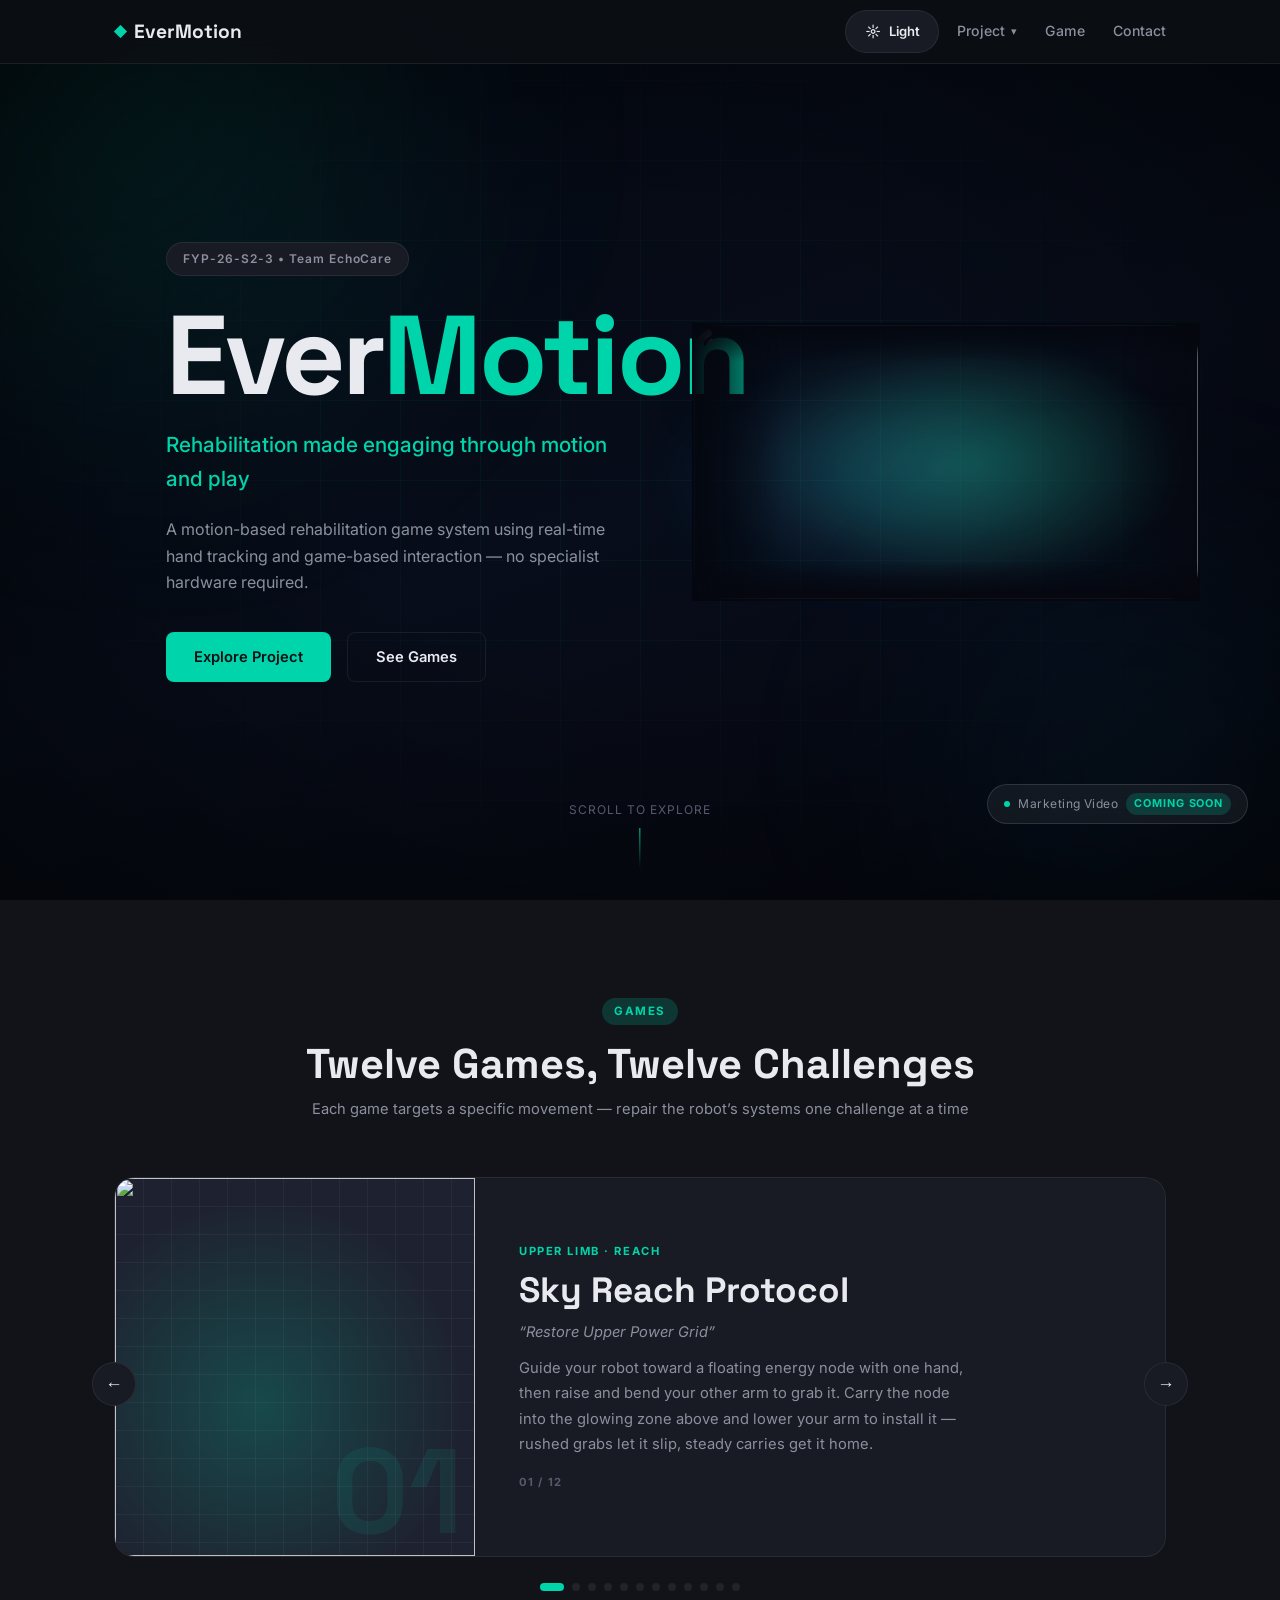
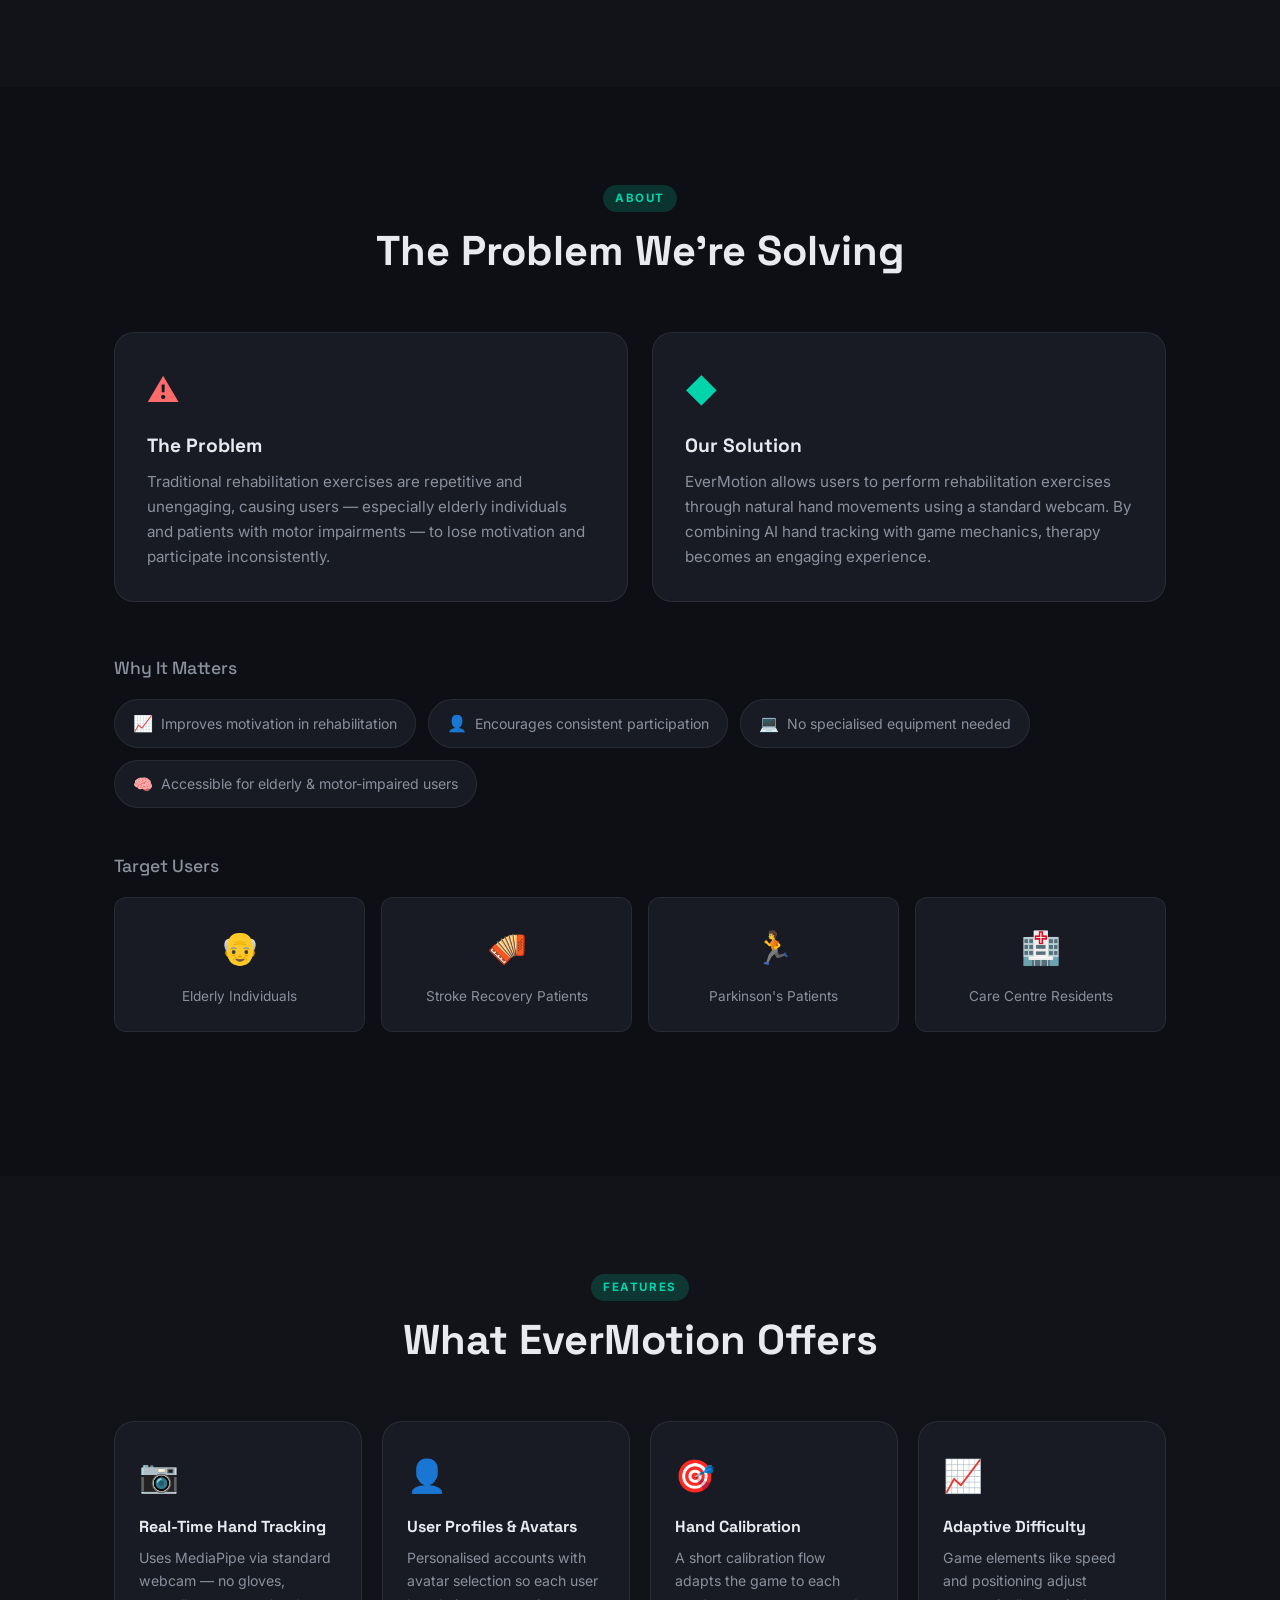
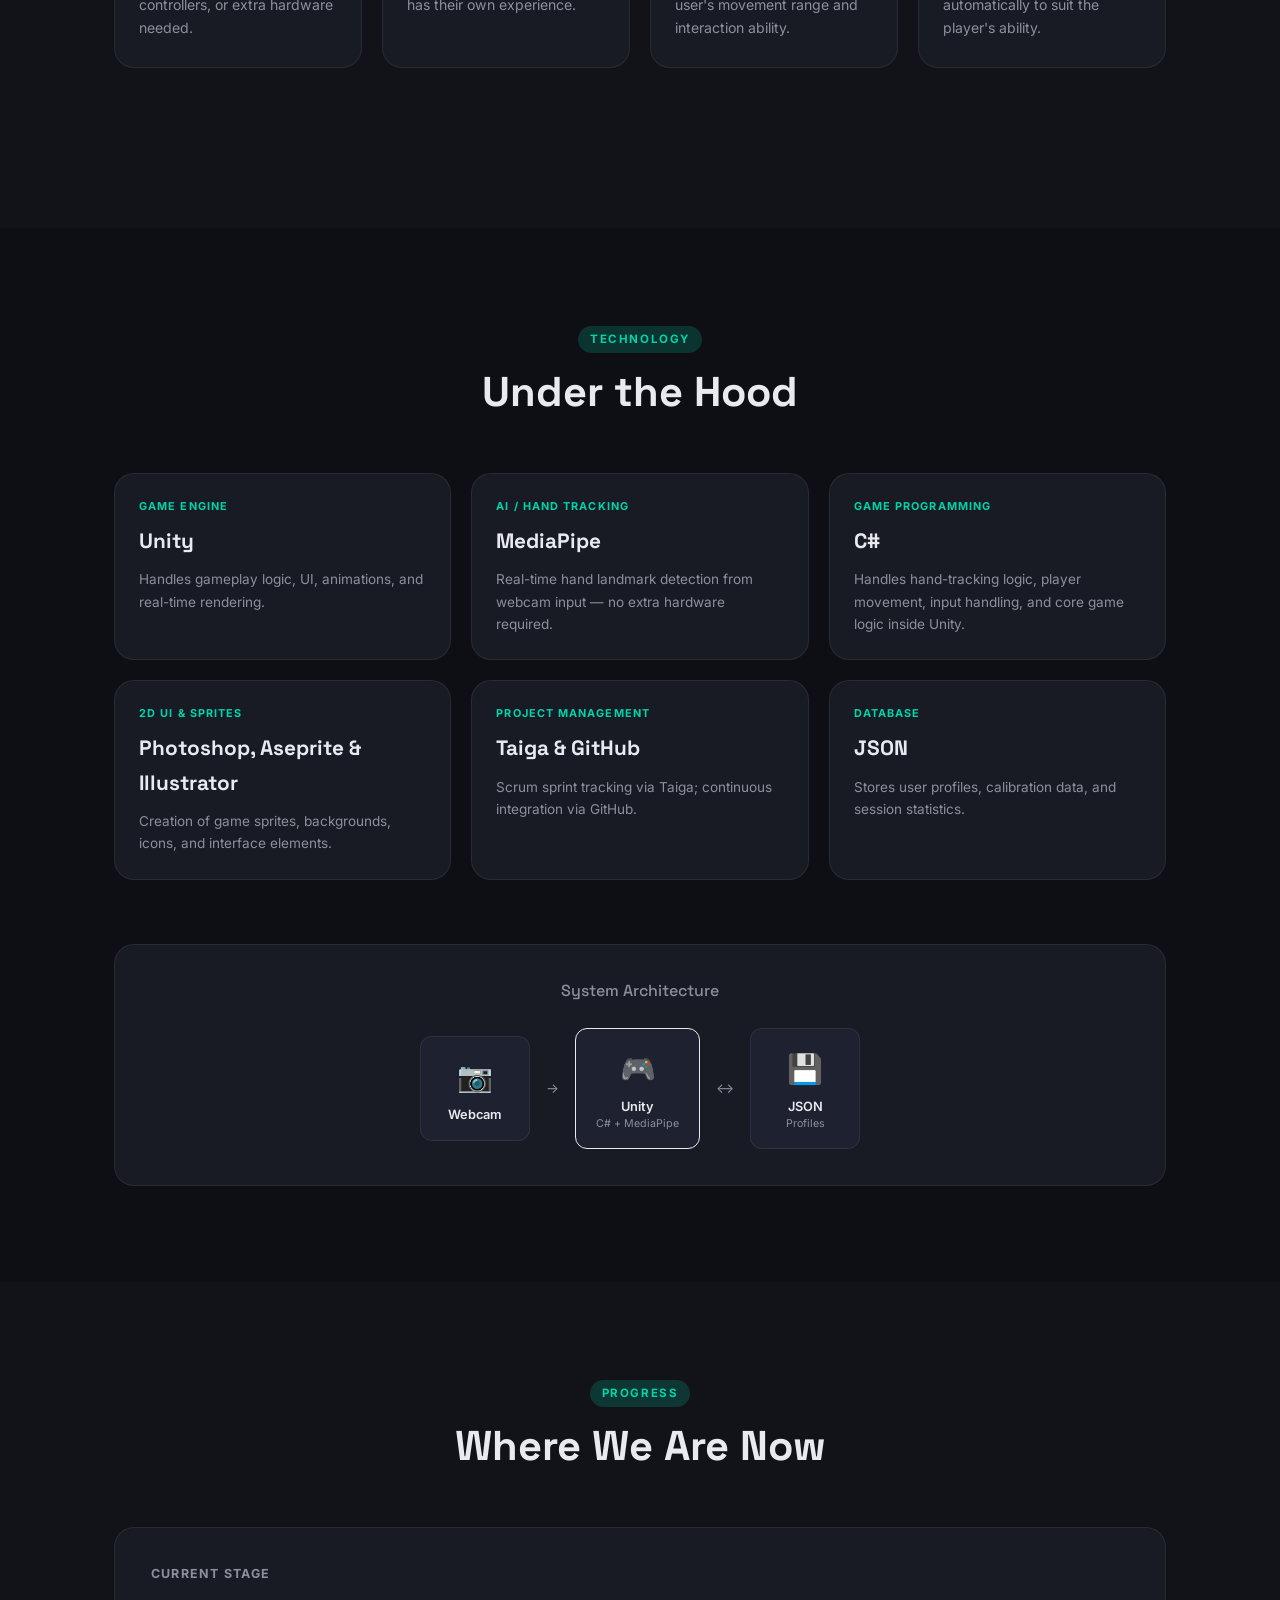
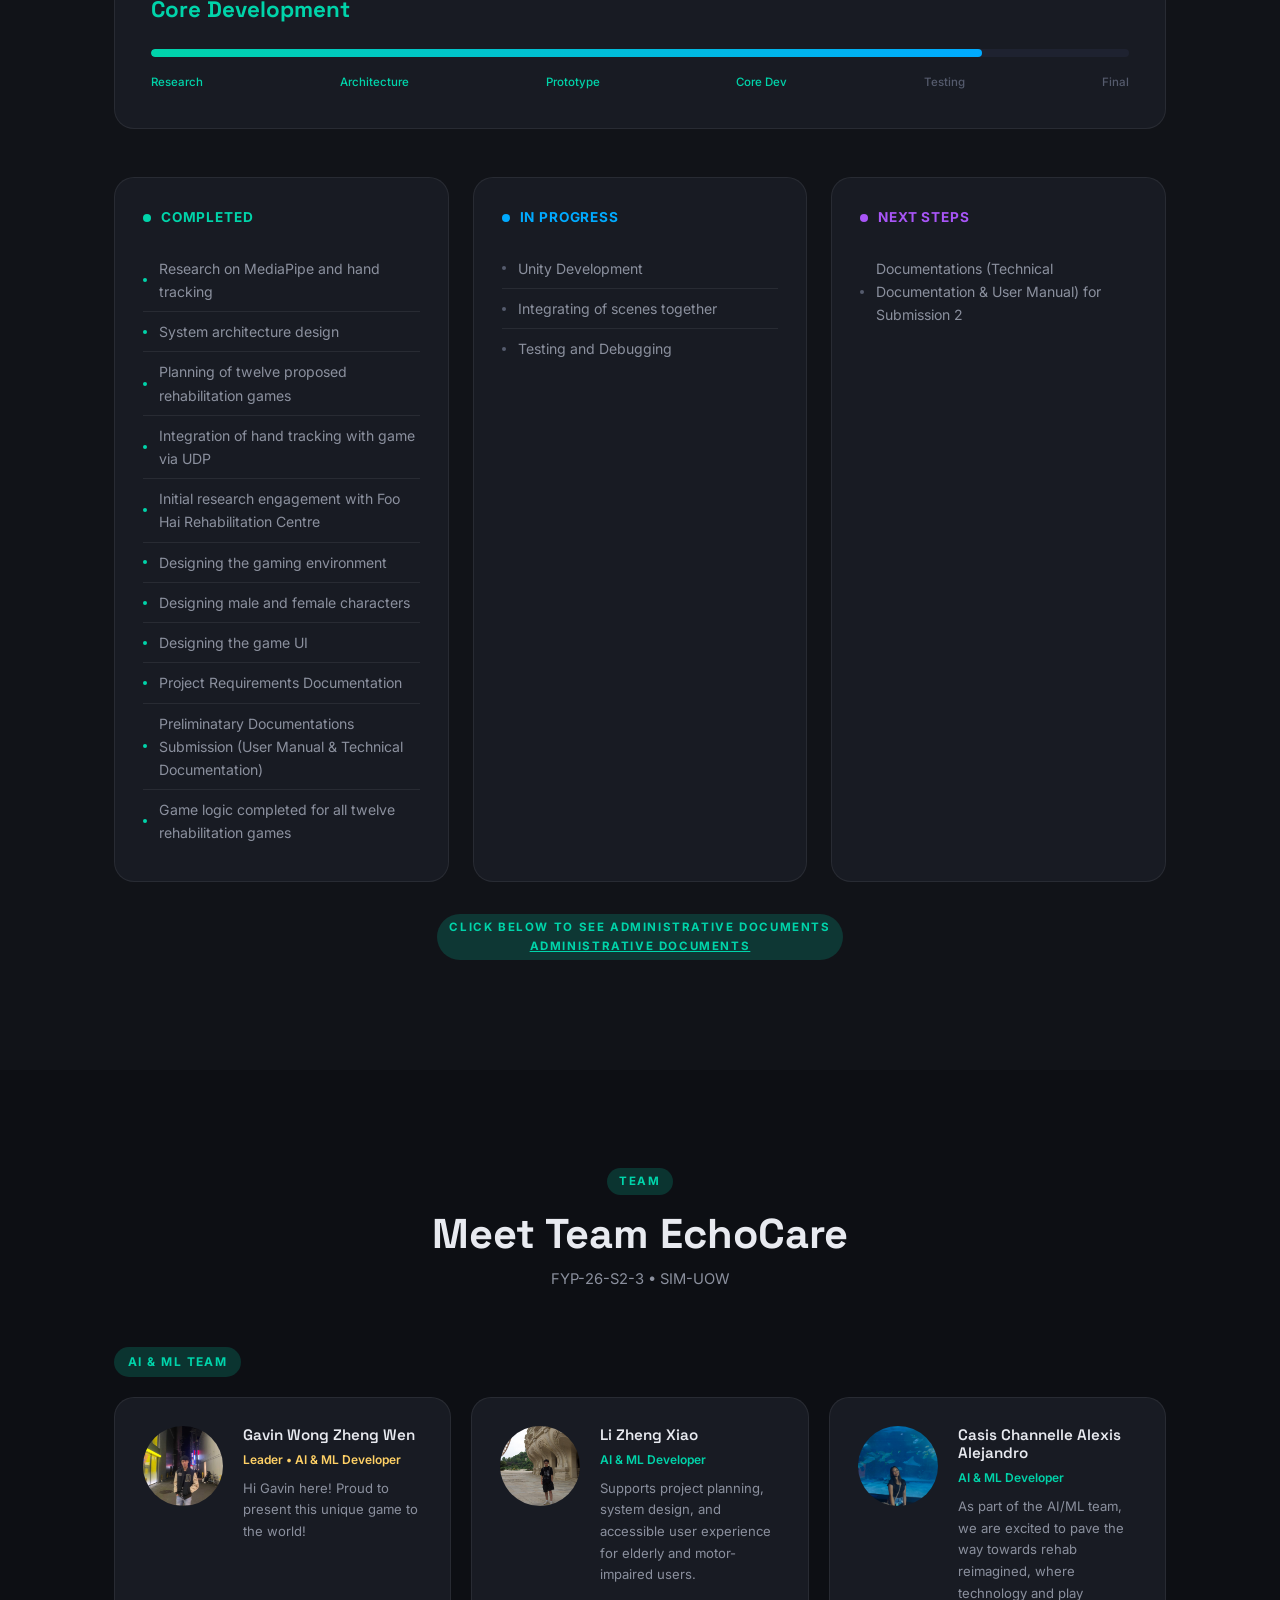
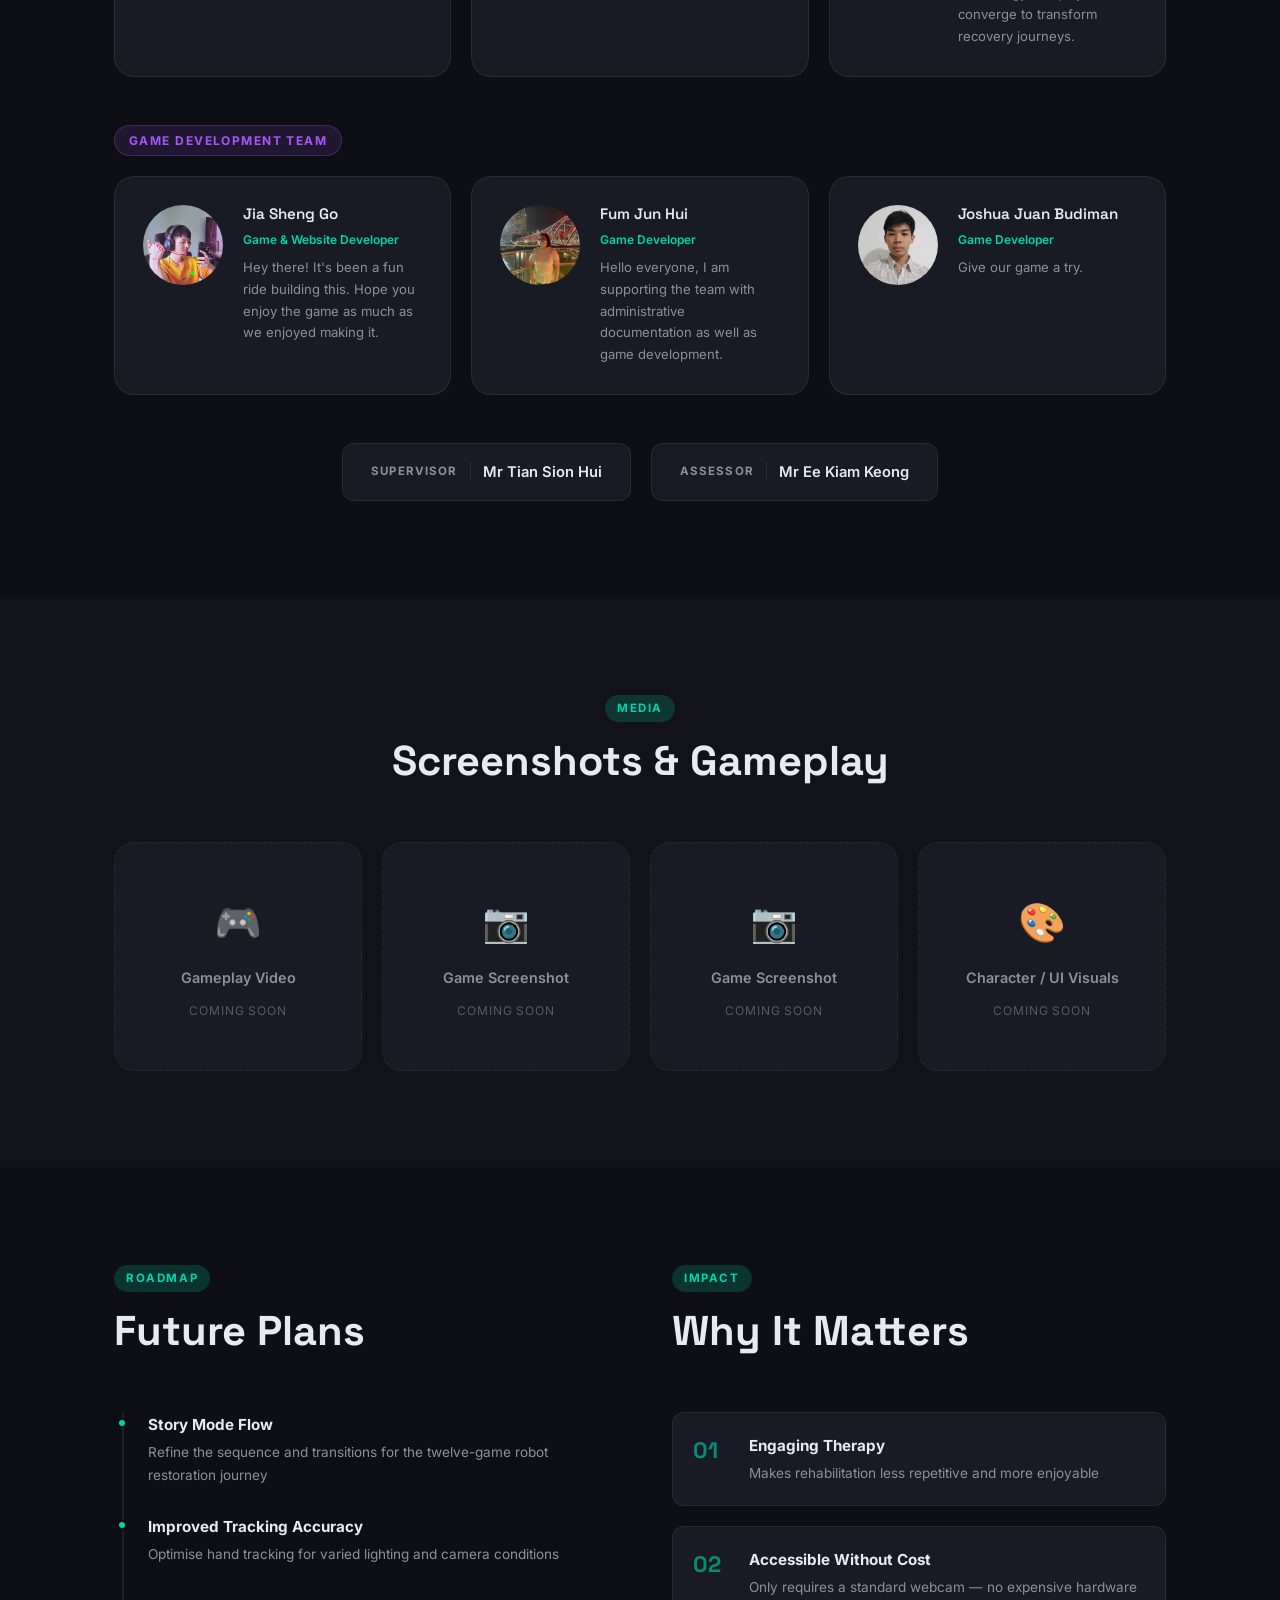
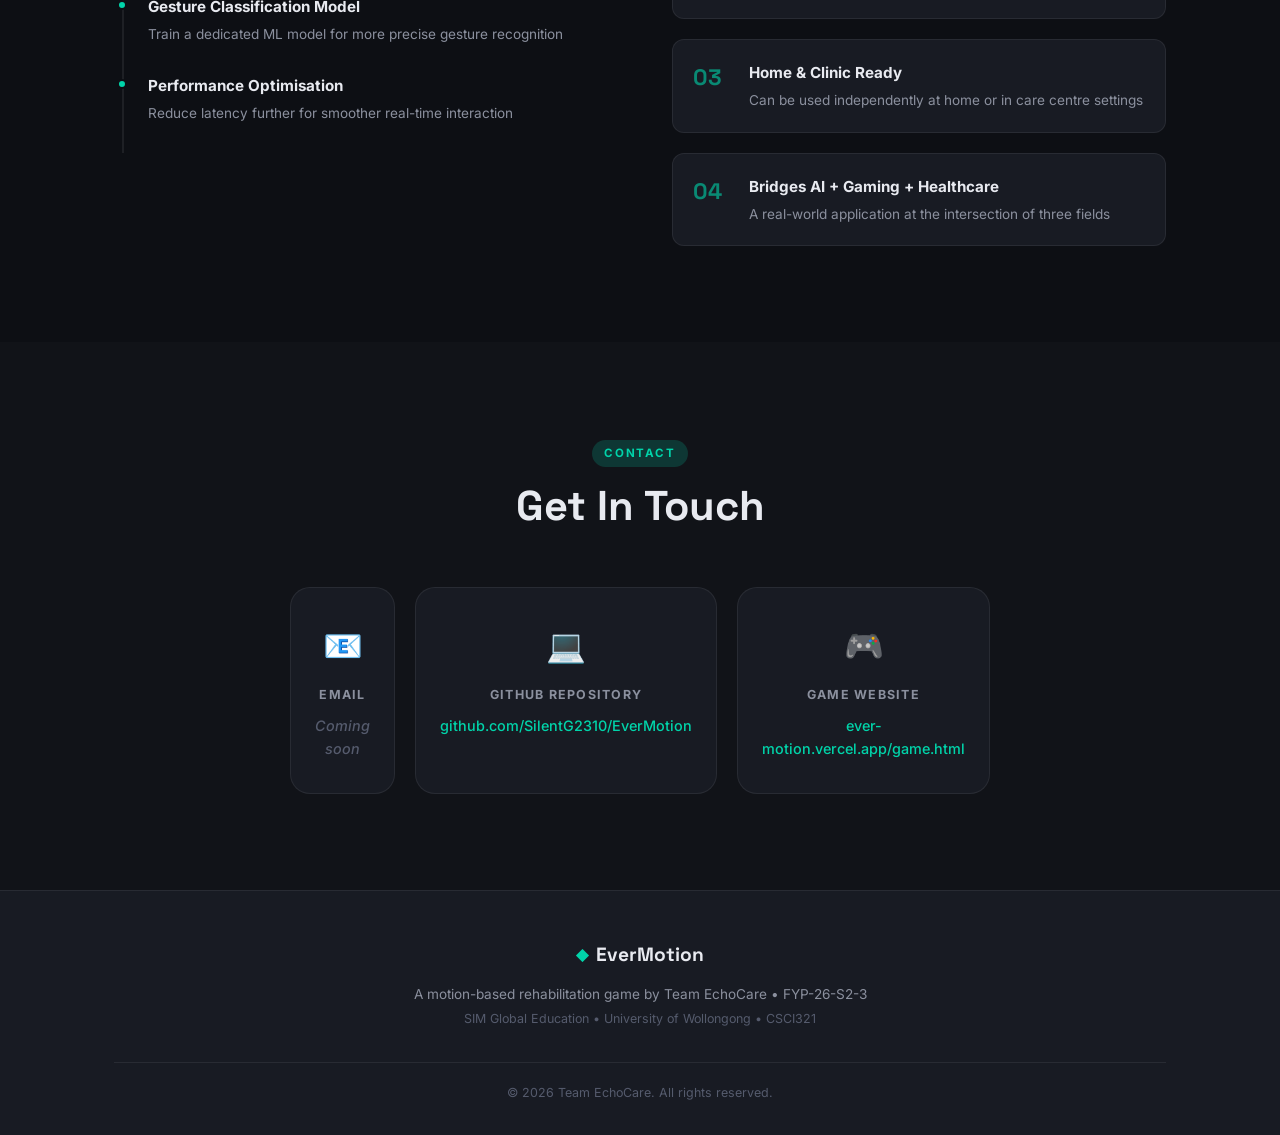
==== commit 718755af: "Include Photos" ====
--- a/FYP-ProjectWebsite/index.html
+++ b/FYP-ProjectWebsite/index.html
@@ -140,14 +140,16 @@
             <div class="carousel-slide" style="--gc:#00d4aa">
               <div class="carousel-card">
                 <div class="carousel-img-col">
+                  <img src="assets/gameImg/01_SkyReach.png" class="carousel-img" />
                   <span class="carousel-num-bg">01</span>
-                  <span class="carousel-icon" aria-hidden="true">&#8593;</span>
+                  <!-- span class="carousel-icon" aria-hidden="true">&#8593;</span -->
                 </div>
                 <div class="carousel-info-col">
                   <span class="carousel-focus">Upper Limb &middot; Reach</span>
                   <h3 class="carousel-name">Sky Reach Protocol</h3>
                   <p class="carousel-mission">&ldquo;Restore Upper Power Grid&rdquo;</p>
-                  <p class="carousel-desc">Reach upward to reconnect floating energy nodes drifting across the screen </p>
+                  <p class="carousel-desc">Guide your robot toward a floating energy node with one hand, then raise and bend your other arm to grab it. Carry the node into the glowing zone above and lower your arm to install it — rushed grabs let it slip, steady carries get it home.
+</p>
                   <span class="carousel-counter">01 / 12</span>
                 </div>
               </div>
@@ -156,14 +158,15 @@
             <div class="carousel-slide" style="--gc:#ff8c42">
               <div class="carousel-card">
                 <div class="carousel-img-col">
+                  <img src="assets/gameImg/02_LateralCircuit.png" class="carousel-img" />
                   <span class="carousel-num-bg">02</span>
-                  <span class="carousel-icon" aria-hidden="true">&#8596;</span>
+                  <!-- span class="carousel-icon" aria-hidden="true">&#8596;</span -->
                 </div>
                 <div class="carousel-info-col">
                   <span class="carousel-focus">Upper Limb &middot; Side Stretch</span>
                   <h3 class="carousel-name">Lateral Circuit Recovery</h3>
                   <p class="carousel-mission">&ldquo;Restore the Circuits, Deflect Incoming Debris&rdquo;</p>
-                  <p class="carousel-desc">Sweep your arm side to side to knock debris away from the circuit cables before it connects. A late or short swing lets damage through &mdash; wide, confident reaches keep the circuit clear</p>
+                  <p class="carousel-desc">Debris and coolant capsules fall toward the circuit cables &mdash; swing your arms like blades to slice the debris before it connects, but let the coolant capsules through to boost your charge. Slice a coolant capsule by mistake and your blade short-circuits for a few seconds</p>
                   <span class="carousel-counter">02 / 12</span>
                 </div>
               </div>
@@ -172,14 +175,15 @@
             <div class="carousel-slide" style="--gc:#fbbf24">
               <div class="carousel-card">
                 <div class="carousel-img-col">
+                  <img src="assets/gameImg/03_EnergyFlow.png" class="carousel-img" />
                   <span class="carousel-num-bg">03</span>
-                  <span class="carousel-icon" aria-hidden="true">&#9670;</span>
+                  <!-- span class="carousel-icon" aria-hidden="true">&#9670;</span -->
                 </div>
                 <div class="carousel-info-col">
                   <span class="carousel-focus">Upper Limb &middot; Steady Hold</span>
                   <h3 class="carousel-name">Energy Flow Stabilisation</h3>
                   <p class="carousel-mission">&ldquo;Stabilise Power Flow&rdquo;</p>
-                  <p class="carousel-desc"> Bring your hands together and hold them close to your chest. Let them drift apart and the core dims — patient, steady hands keep it glowing.</p>
+                  <p class="carousel-desc">Bring your hands together at your chest to begin an energy transfer, holding steady while the safety needle swings through the green and yellow zones. Let it drift into red and the transfer fails — release and reset before starting the next one.</p>
                   <span class="carousel-counter">03 / 12</span>
                 </div>
               </div>
@@ -188,14 +192,15 @@
             <div class="carousel-slide" style="--gc:#22c55e">
               <div class="carousel-card">
                 <div class="carousel-img-col">
+                  <img src="assets/gameImg/04_MotionDrive.png" class="carousel-img" />
                   <span class="carousel-num-bg">04</span>
-                  <span class="carousel-icon" aria-hidden="true">&#8594;</span>
+                  <!-- span class="carousel-icon" aria-hidden="true">&#8594;</span -->
                 </div>
                 <div class="carousel-info-col">
                   <span class="carousel-focus">Upper Limb &middot; Extension</span>
                   <h3 class="carousel-name">Motion Drive Activation</h3>
                   <p class="carousel-mission">&ldquo; Activate Motion Drive&rdquo;</p>
-                  <p class="carousel-desc">Extend your arm to push the robot's cargo block sideways &mdash; reach with your left or right arm to steer which way it drives — and activate the motion drive system</p>
+                  <p class="carousel-desc">A goal zone lights up on a random side of the field &mdash; raise and extend your arm in that direction to push the robot and drive the block toward it. Reach the goal and a new one appears on another side, keeping you moving.</p>
                   <span class="carousel-counter">04 / 12</span>
                 </div>
               </div>
@@ -204,14 +209,15 @@
             <div class="carousel-slide" style="--gc:#ef4444">
               <div class="carousel-card">
                 <div class="carousel-img-col">
+                     <img src="assets/gameImg/05_PulseDefense.png" class="carousel-img" />
                   <span class="carousel-num-bg">05</span>
-                  <span class="carousel-icon" aria-hidden="true">&#9632;</span>
+                  <!-- span class="carousel-icon" aria-hidden="true">&#9632;</span -->
                 </div>
                 <div class="carousel-info-col">
                   <span class="carousel-focus">Upper Limb &middot; Block</span>
                   <h3 class="carousel-name">Pulse Defense Matrix</h3>
                   <p class="carousel-mission">&ldquo;Defend Control System&rdquo;</p>
-                  <p class="carousel-desc">Incoming energy pulses threaten the robot&rsquo;s control system &mdash; raise your arm up, left, or right to snap up a shield and block them before they connect.  Speed and timing matter.</p>
+                  <p class="carousel-desc">Lasers strike from the left, right, or above &mdash; raise the matching arm to snap up a shield on that side, or raise both arms together to shield the top. Lower your arms once the laser passes to reset for the next strike</p>
                   <span class="carousel-counter">05 / 12</span>
                 </div>
               </div>
@@ -221,13 +227,15 @@
               <div class="carousel-card">
                 <div class="carousel-img-col">
                   <span class="carousel-num-bg">06</span>
-                  <span class="carousel-icon" aria-hidden="true">&#8764;</span>
+                    <img src="assets/gameImg/06_BeamAlign.png" class="carousel-img" />
+                  <!-- span class="carousel-icon" aria-hidden="true">&#8764;</span -->
                 </div>
                 <div class="carousel-info-col">
                   <span class="carousel-focus">Elbow &middot; Angle Control</span>
                   <h3 class="carousel-name">Beam Alignment Sequence</h3>
                   <p class="carousel-mission">&ldquo;Align Energy Channels&rdquo;</p>
-                  <p class="carousel-desc">Steer a precision energy beam by bending your elbow &mdash; fold either elbow to rotate the beam &mdash; to aim it onto the matching colored node. Deliberate, well-timed movement keeps the beam locked on target</p>
+                  <p class="carousel-desc"> A colour-coded beam fires from your robot &mdash; raise your left or right elbow to rotate it toward the node that matches its colour. Land on the wrong colour and nothing happens, so keep rotating until you find the match; each hit repositions the node for the next round.
+</p>
                   <span class="carousel-counter">06 / 12</span>
                 </div>
               </div>
@@ -236,14 +244,15 @@
             <div class="carousel-slide" style="--gc:#06b6d4">
               <div class="carousel-card">
                 <div class="carousel-img-col">
+                  <img src="assets/gameImg/07_RotationCore.png" class="carousel-img" />
                   <span class="carousel-num-bg">07</span>
-                  <span class="carousel-icon" aria-hidden="true">&#8635;</span>
+                  <!-- span class="carousel-icon" aria-hidden="true">&#8635;</span -->
                 </div>
                 <div class="carousel-info-col">
                   <span class="carousel-focus">Wrist &middot; Rotation</span>
-                  <h3 class="carousel-name">Rotation Core Activation</h3>
+                  <h3 class="carousel-name">Rotation Core Calibration</h3>
                   <p class="carousel-mission">&ldquo;Calibrate Rotation Unit&rdquo;</p>
-                  <p class="carousel-desc"> Sweep your arm in a circle to catch nodes as they flare to life around the ring. Hesitation lets a node fade before you reach it &mdash; quick, precise rotation keeps every node li</p>
+                  <p class="carousel-desc"> Point your fingertip to spin the inner ring toward the powered connector node &mdash; later stages add your other hand, then both together. Hold your wrist steady the instant it aligns to lock in the charge, then rotate on to the next connector as it lights up.</p>
                   <span class="carousel-counter">07 / 12</span>
                 </div>
               </div>
@@ -252,14 +261,15 @@
             <div class="carousel-slide" style="--gc:#6366f1">
               <div class="carousel-card">
                 <div class="carousel-img-col">
+                  <img src="assets/gameImg/08_CoreStability.png" class="carousel-img" />
                   <span class="carousel-num-bg">08</span>
-                  <span class="carousel-icon" aria-hidden="true">&#9900;</span>
+                  <!-- span class="carousel-icon" aria-hidden="true">&#9900;</span -->
                 </div>
                 <div class="carousel-info-col">
                   <span class="carousel-focus">Wrist &middot; Stability</span>
                   <h3 class="carousel-name">Core Stability Protocol</h3>
                   <p class="carousel-mission">&ldquo;Stabilise Internal Energy&rdquo;</p>
-                  <p class="carousel-desc">Hold an energy sphere perfectly still in the centre of the field.  Uneven hands tilt the platform and send it rolling — keep both hands level to stop the robot's core from destabilising.</p>
+                  <p class="carousel-desc">Hold both hands out like a balance beam to tilt the platform and guide the sphere to its centre. Keep your hands steady while it glows and charges &mdash; and when a lightning warning flashes, a disturbance is coming, so rebalance fast before it rolls away.</p>
                   <span class="carousel-counter">08 / 12</span>
                 </div>
               </div>
@@ -268,14 +278,15 @@
             <div class="carousel-slide" style="--gc:#ec4899">
               <div class="carousel-card">
                 <div class="carousel-img-col">
+                  <img src="assets/gameImg/09_PulseRelease.png" class="carousel-img" />
                   <span class="carousel-num-bg">09</span>
-                  <span class="carousel-icon" aria-hidden="true">&#9889;</span>
-                </div>
-                <div class="carousel-info-col">
-                  <span class="carousel-focus">Wrist &middot; Flick</span>
+                  <!-- span class="carousel-icon" aria-hidden="true">&#9889;</span -->
+                </div>
+                <div class="carousel-info-col">
+                  <span class="carousel-focus">Wrist &middot; Point &amp; Shoot</span>
                   <h3 class="carousel-name">Pulse Release System</h3>
                   <p class="carousel-mission">&ldquo;Release Power Pulses&rdquo;</p>
-                  <p class="carousel-desc">Flick your wrist to launch energy pulses at broken nodes scattered across the field. Fast, precise snaps send pulses flying &mdash; restore the robot&rsquo;s rapid-response system.</p>
+                  <p class="carousel-desc"> Point your aim hand at a node appearing from one of eight directions, then fire with your other hand's gun-sign to destroy it. Cross your hands in front of the camera any time to swap which hand aims and which fires.</p>
                   <span class="carousel-counter">09 / 12</span>
                 </div>
               </div>
@@ -284,14 +295,15 @@
             <div class="carousel-slide" style="--gc:#84cc16">
               <div class="carousel-card">
                 <div class="carousel-img-col">
+                  <img src="assets/gameImg/10_MicroNode.png" class="carousel-img" />
                   <span class="carousel-num-bg">10</span>
-                  <span class="carousel-icon" aria-hidden="true">&#9679;</span>
+                  <!-- span class="carousel-icon" aria-hidden="true">&#9679;</span -->
                 </div>
                 <div class="carousel-info-col">
                   <span class="carousel-focus">Finger &middot; Precision Pinch</span>
                   <h3 class="carousel-name">Micro Node Activation</h3>
                   <p class="carousel-mission">&ldquo;Activate Micro Nodes&rdquo;</p>
-                  <p class="carousel-desc">Tiny micro-nodes light up across the screen, each mapped to a different finger. Pinch each one precisely to restore fine motor control to the robot&rsquo;s precision system.</p>
+                  <p class="carousel-desc">Glowing micro nodes flicker into view at random spots — pinch your thumb and index together and move your hand over one to collect it before it fades. Either hand works, so reach with whichever is closer.</p>
                   <span class="carousel-counter">10 / 12</span>
                 </div>
               </div>
@@ -300,14 +312,16 @@
             <div class="carousel-slide" style="--gc:#d946ef">
               <div class="carousel-card">
                 <div class="carousel-img-col">
+                  <img src="assets/gameImg/11_SignalSync.png" class="carousel-img" />
                   <span class="carousel-num-bg">11</span>
-                  <span class="carousel-icon" aria-hidden="true">&#9834;</span>
+                  <!-- span class="carousel-icon" aria-hidden="true">&#9834;</span -->
                 </div>
                 <div class="carousel-info-col">
                   <span class="carousel-focus">Hand &middot; Rhythm &amp; Timing</span>
                   <h3 class="carousel-name">Signal Sync Response</h3>
                   <p class="carousel-mission">&ldquo;Synchronise Systems&rdquo;</p>
-                  <p class="carousel-desc">Pinch in sync with rhythmic energy signals to synchronise the robot&rsquo;s fragmented systems. Timing and coordination rebuild the connection between all operational units.</p>
+                  <p class="carousel-desc">Signal circles slide toward the hit zone, each colour-coded to the hand it needs &mdash; pinch with the matching hand (or both, for yellow) right as it arrives. Perfect timing scores highest, a miss breaks your combo, so stack consecutive hits to grow your multiplier.
+</p>
                   <span class="carousel-counter">11 / 12</span>
                 </div>
               </div>
@@ -316,14 +330,15 @@
             <div class="carousel-slide" style="--gc:#eab308">
               <div class="carousel-card">
                 <div class="carousel-img-col">
+                  <img src="assets/gameImg/12_EnergyCalibration.png" class="carousel-img" />
                   <span class="carousel-num-bg">12</span>
-                  <span class="carousel-icon" aria-hidden="true">&#10022;</span>
+               <!-- span class="carousel-icon" aria-hidden="true">&#10022;</span --> 
                 </div>
                 <div class="carousel-info-col">
                   <span class="carousel-focus">Hand &middot; Full Calibration</span>
                   <h3 class="carousel-name">Energy Calibration Matrix</h3>
                   <p class="carousel-mission">&ldquo;Final Calibration &mdash; Engage Enemy Aircraft&rdquo;</p>
-                  <p class="carousel-desc">Point your hand to hop the aircraft between grid cells, dodging descending enemy aircraft, and throw a rock-on sign to fire back. Panicked, mistimed gestures leave you exposed &mdash; clear, decisive signals keep you airborne and on target</p>
+                  <p class="carousel-desc">Point two fingers up, down, left, or right to dodge enemy aircraft dropping in columns and rockets streaking across the screen, and throw a rock sign to fire a laser straight up from your column. Rockets can't be shot down — only dodged — and getting hit by either stuns you, leaving you unable to move or fire until it wears off.</p>
                   <span class="carousel-counter">12 / 12</span>
                 </div>
               </div>
@@ -802,7 +817,9 @@
         <div class="contact-card contact-placeholder">
           <div class="contact-icon">&#127918;</div>
           <div class="contact-label">Game Website</div>
-          <div class="contact-value placeholder-text">https://ever-motion.vercel.app/game.html</div>
+          <div class="contact-value">
+            <a href="https://ever-motion.vercel.app/game.html" target="_blank" rel="noopener">ever-motion.vercel.app/game.html</a>
+          </div>
         </div>
       </div>
     </div>
--- a/FYP-ProjectWebsite/css/styles.css
+++ b/FYP-ProjectWebsite/css/styles.css
@@ -2348,6 +2348,7 @@
 .carousel-btn-prev { left: -22px; }
 .carousel-btn-next { right: -22px; }
 
+
 .carousel-dots {
   display: flex;
   justify-content: center;
@@ -2374,6 +2375,15 @@
 }
 .carousel-dot:hover:not(.active) { background: var(--text-dim); }
 
+.carousel-img {
+  position: absolute;
+  inset: 0;
+  width: 100%;
+  height: 100%;
+  object-fit: cover;
+  z-index: 0;
+}
+
 @media (max-width: 860px) {
   .video-hero {
     grid-template-columns: 24px minmax(0, 1fr) 24px;
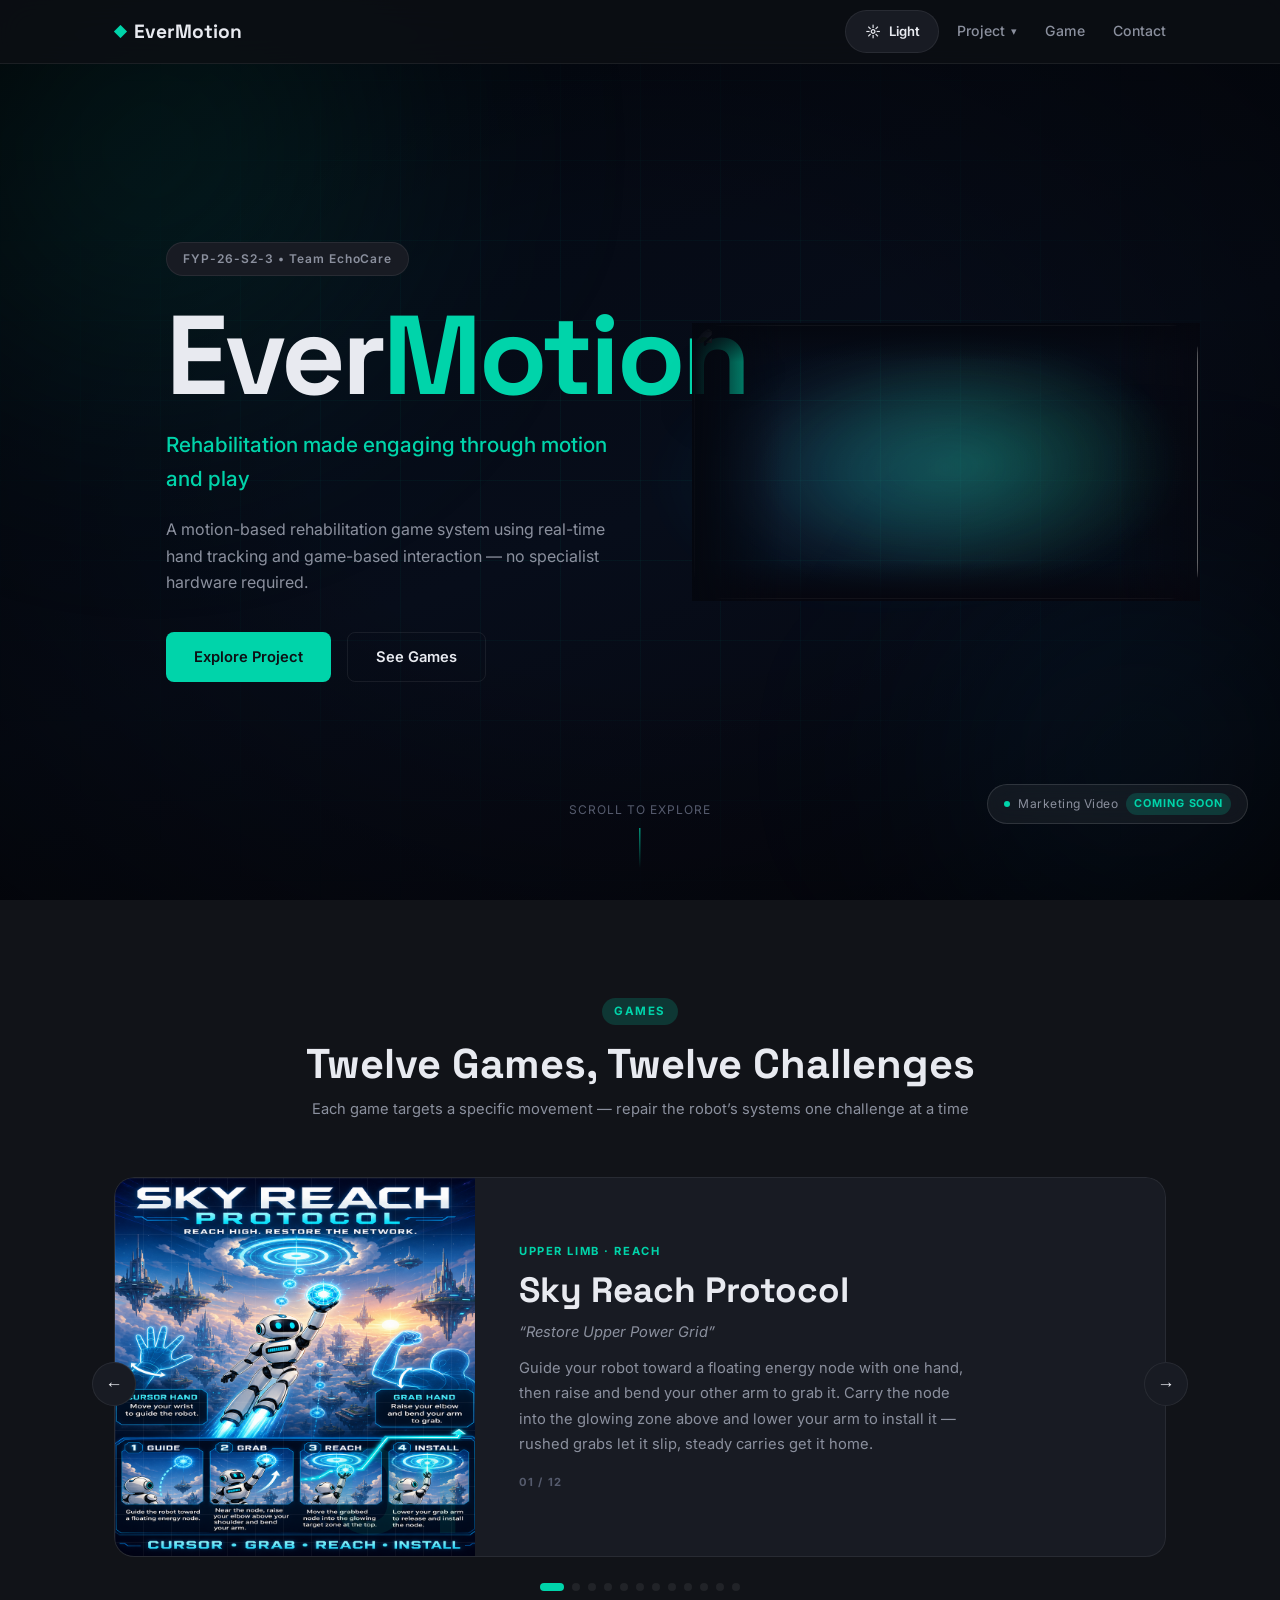
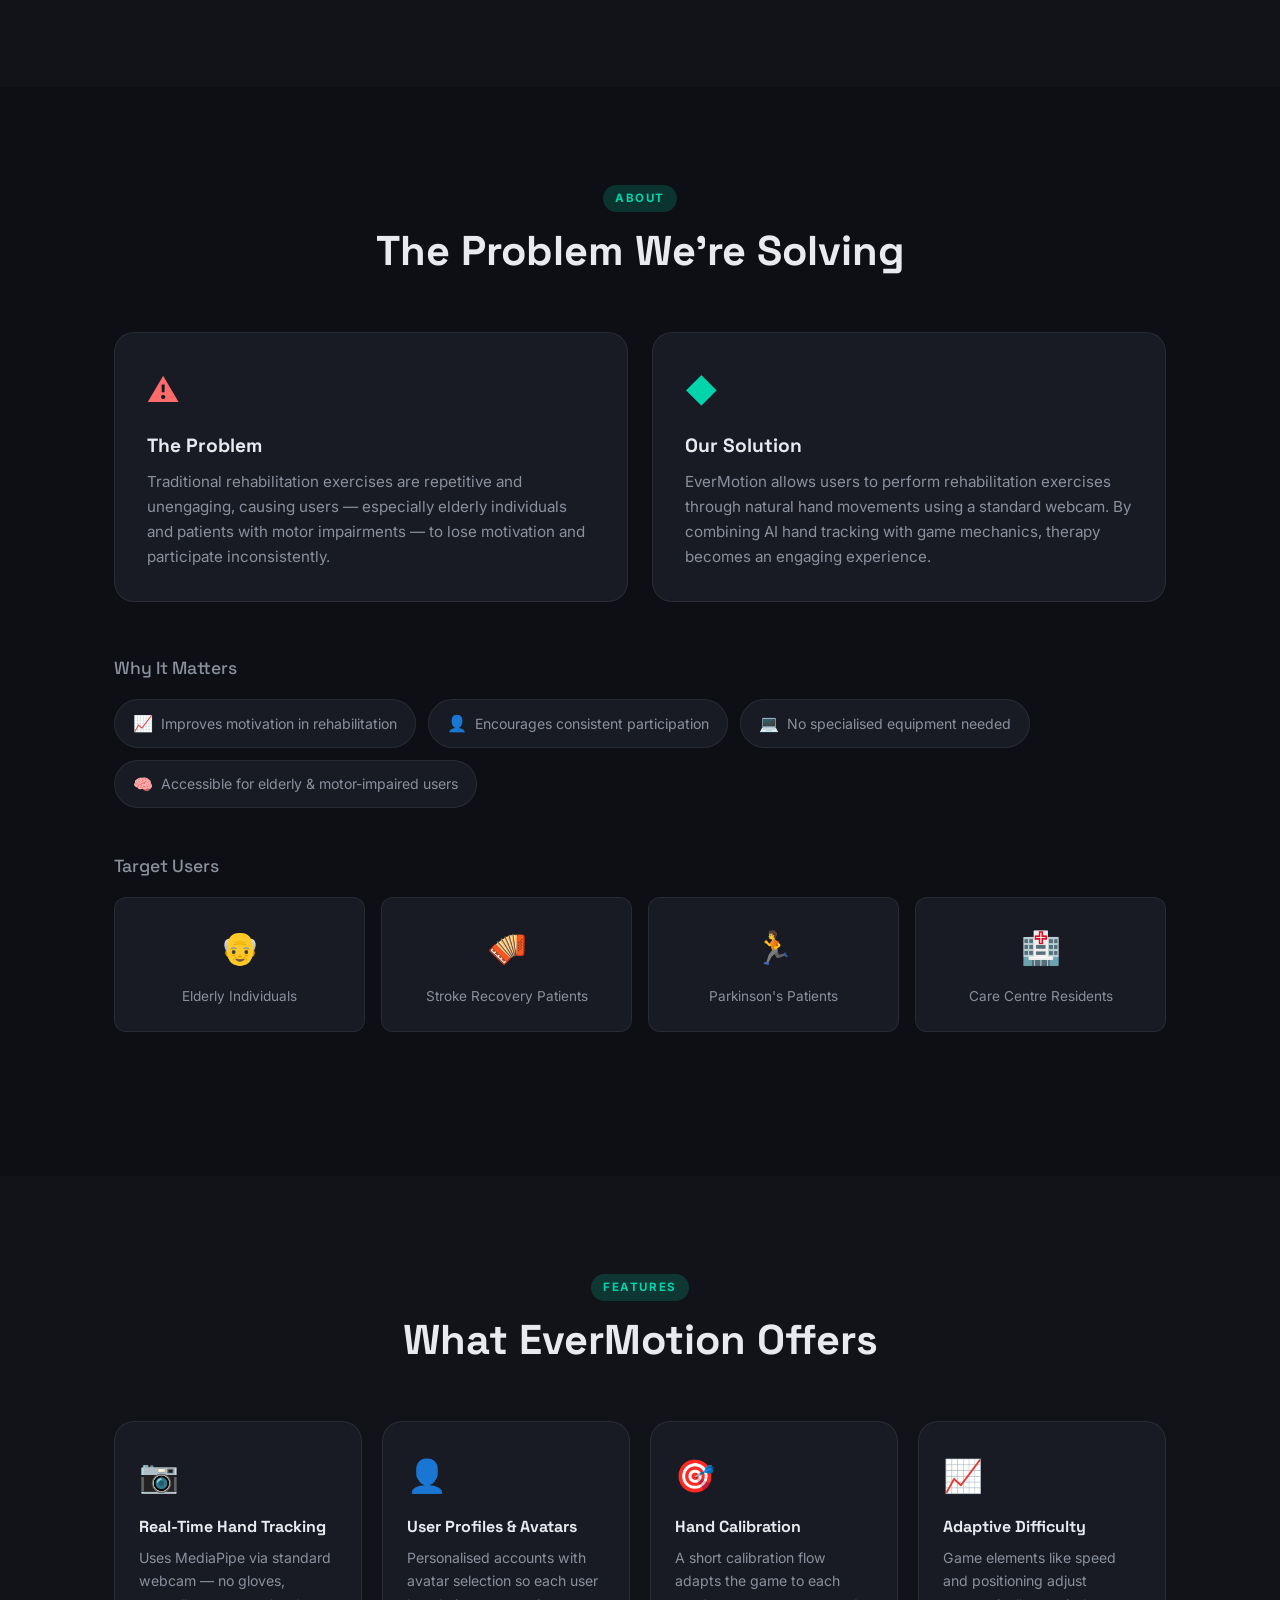
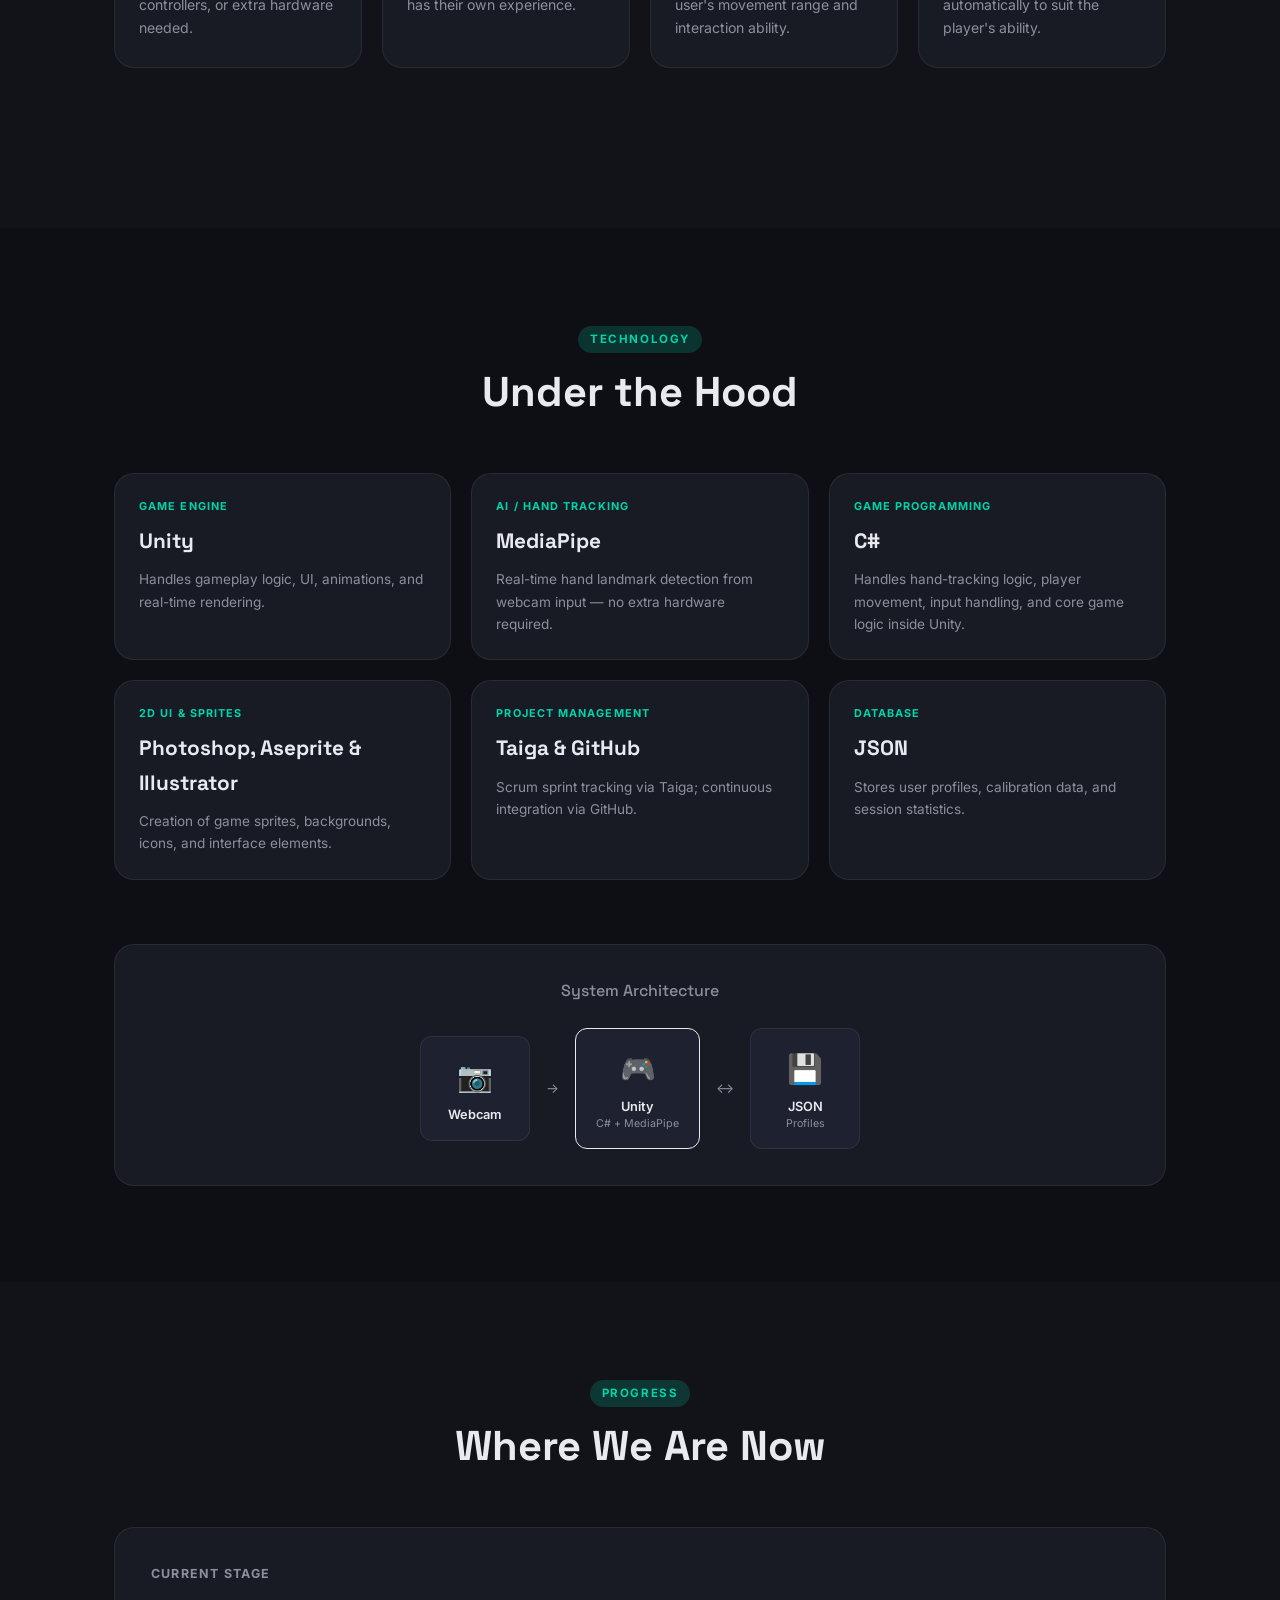
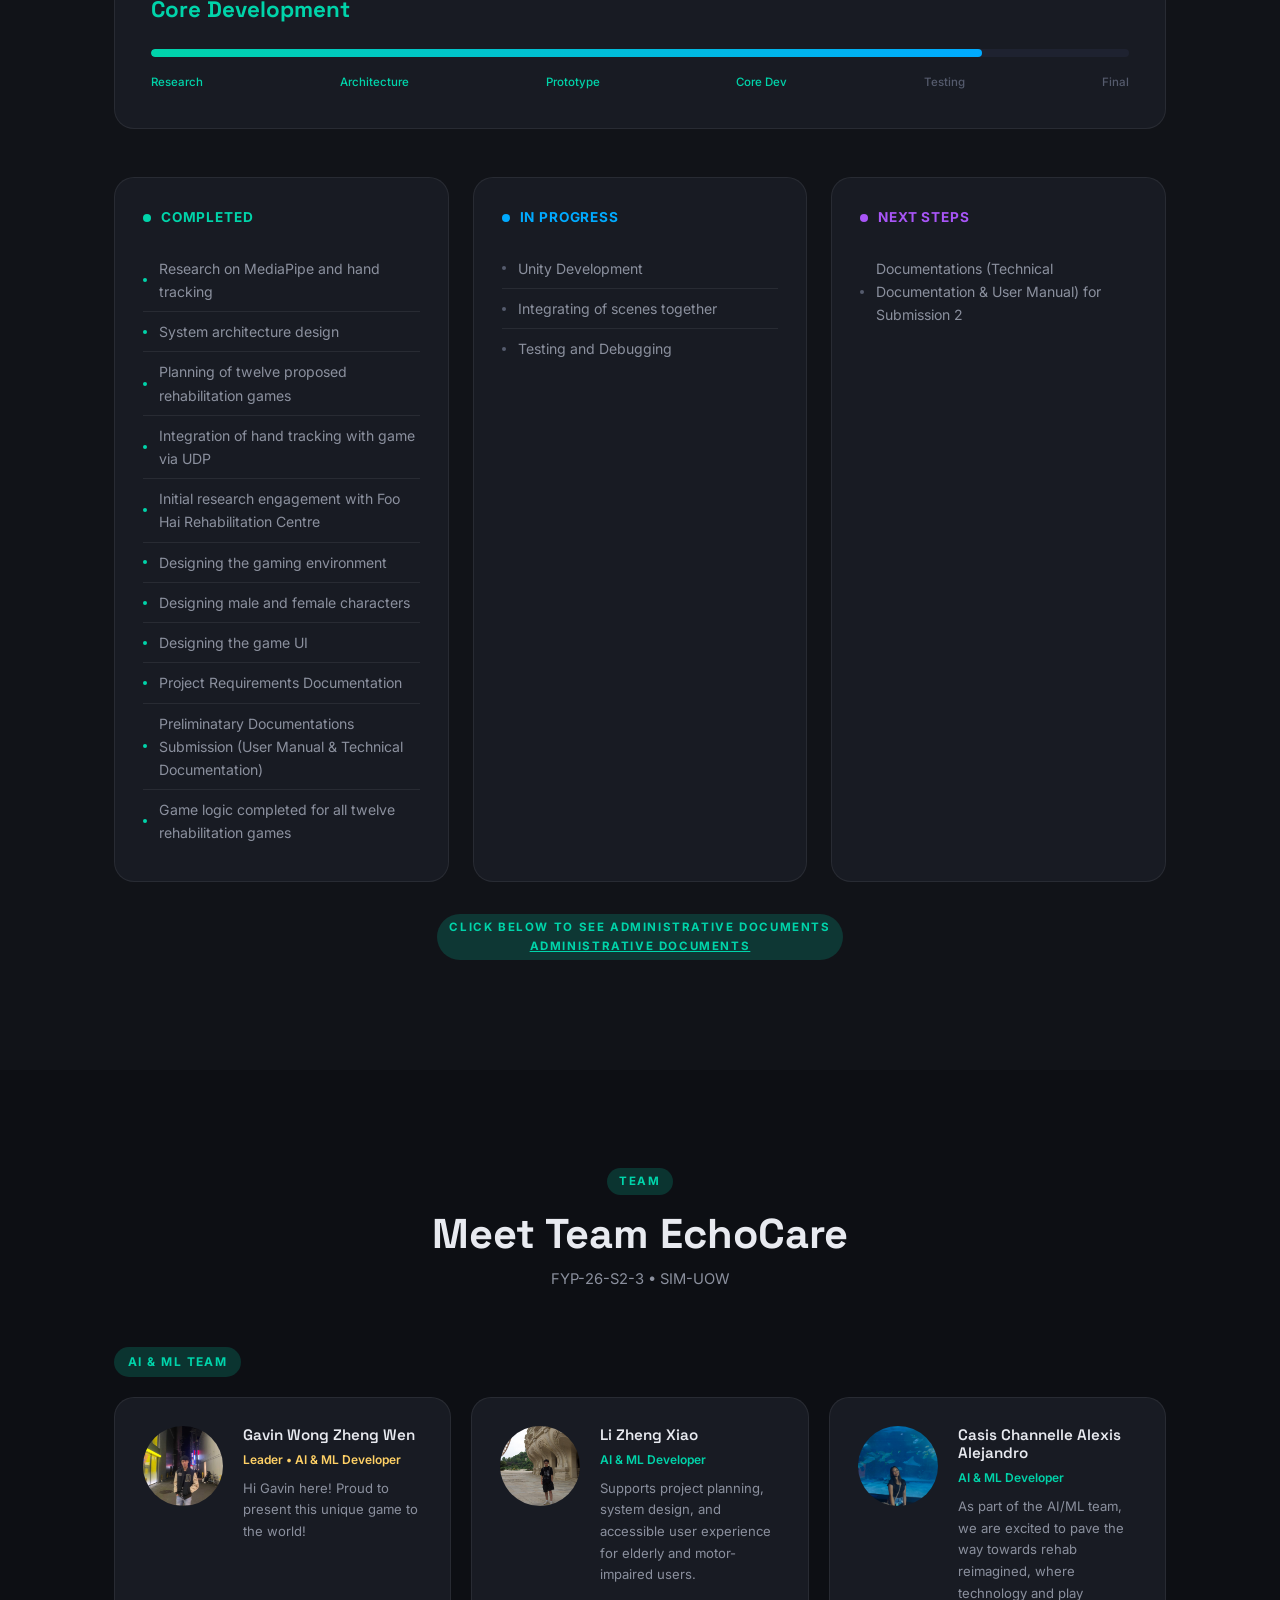
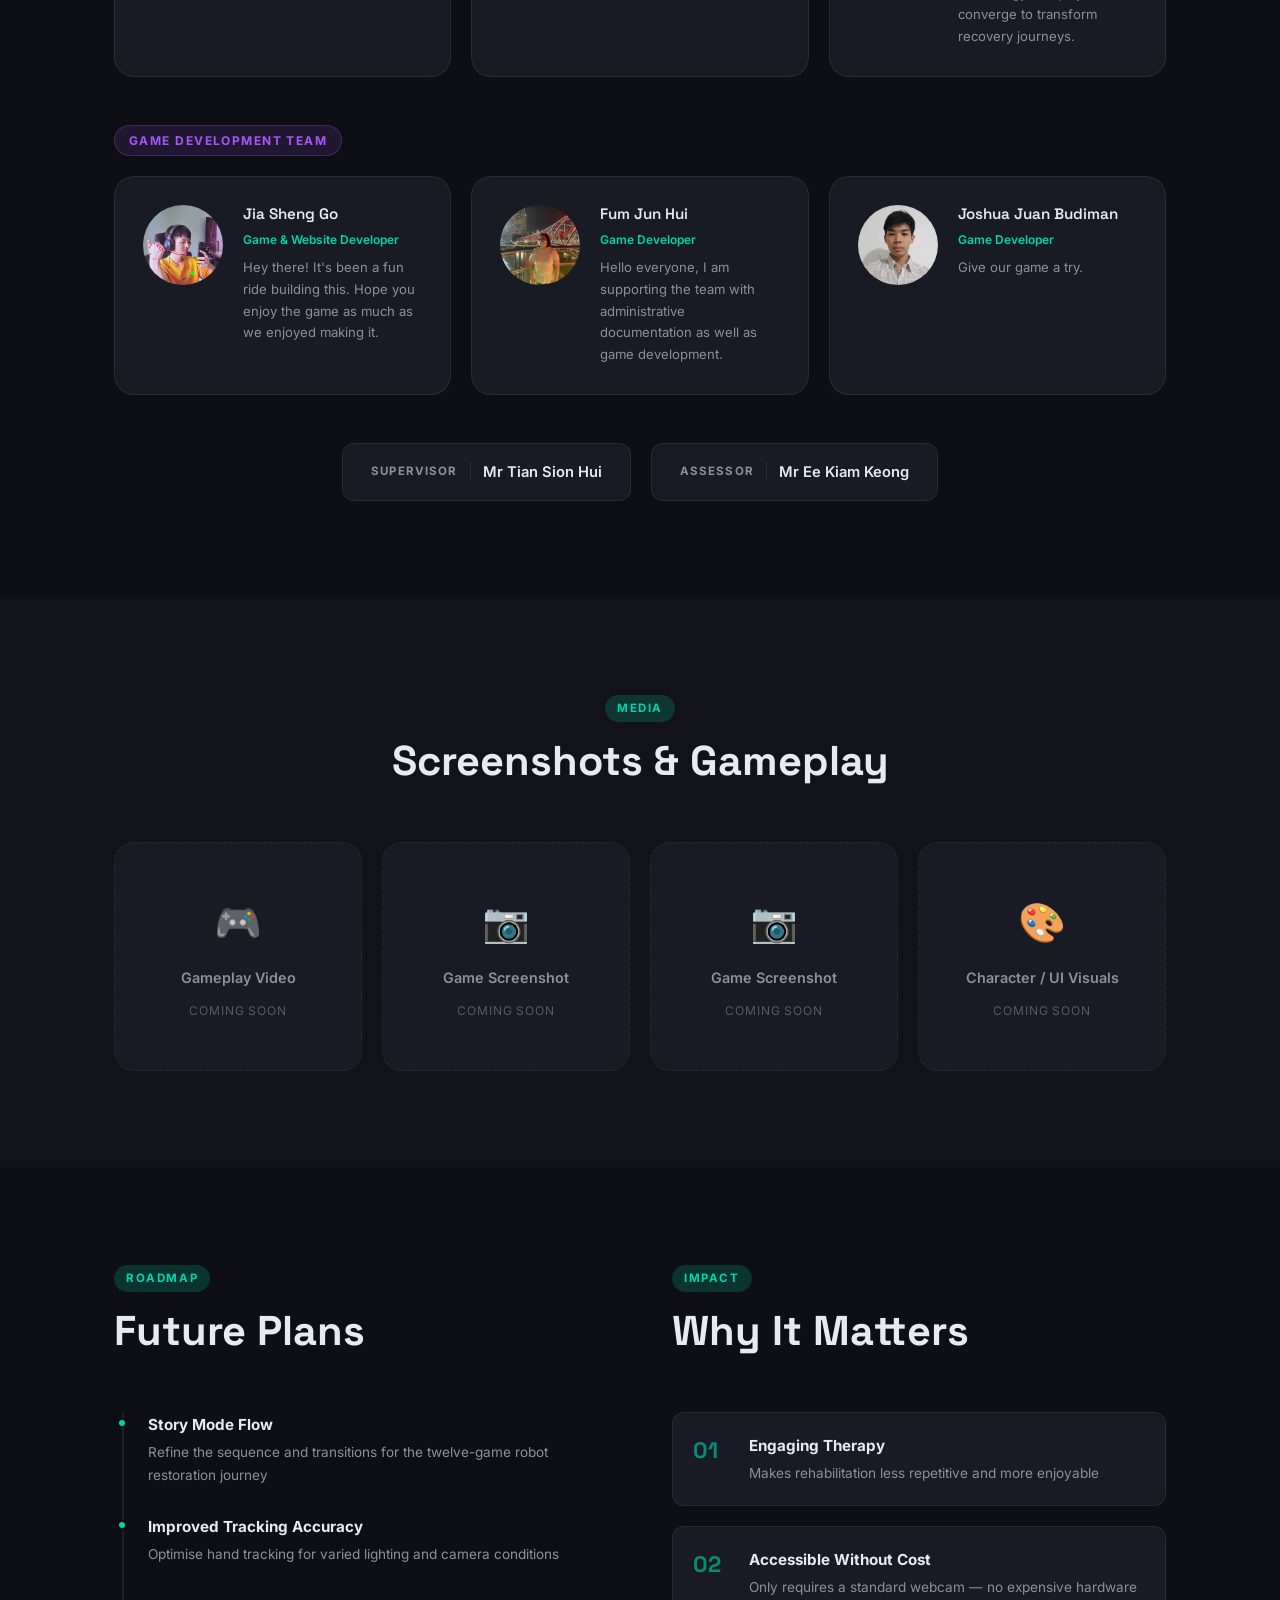
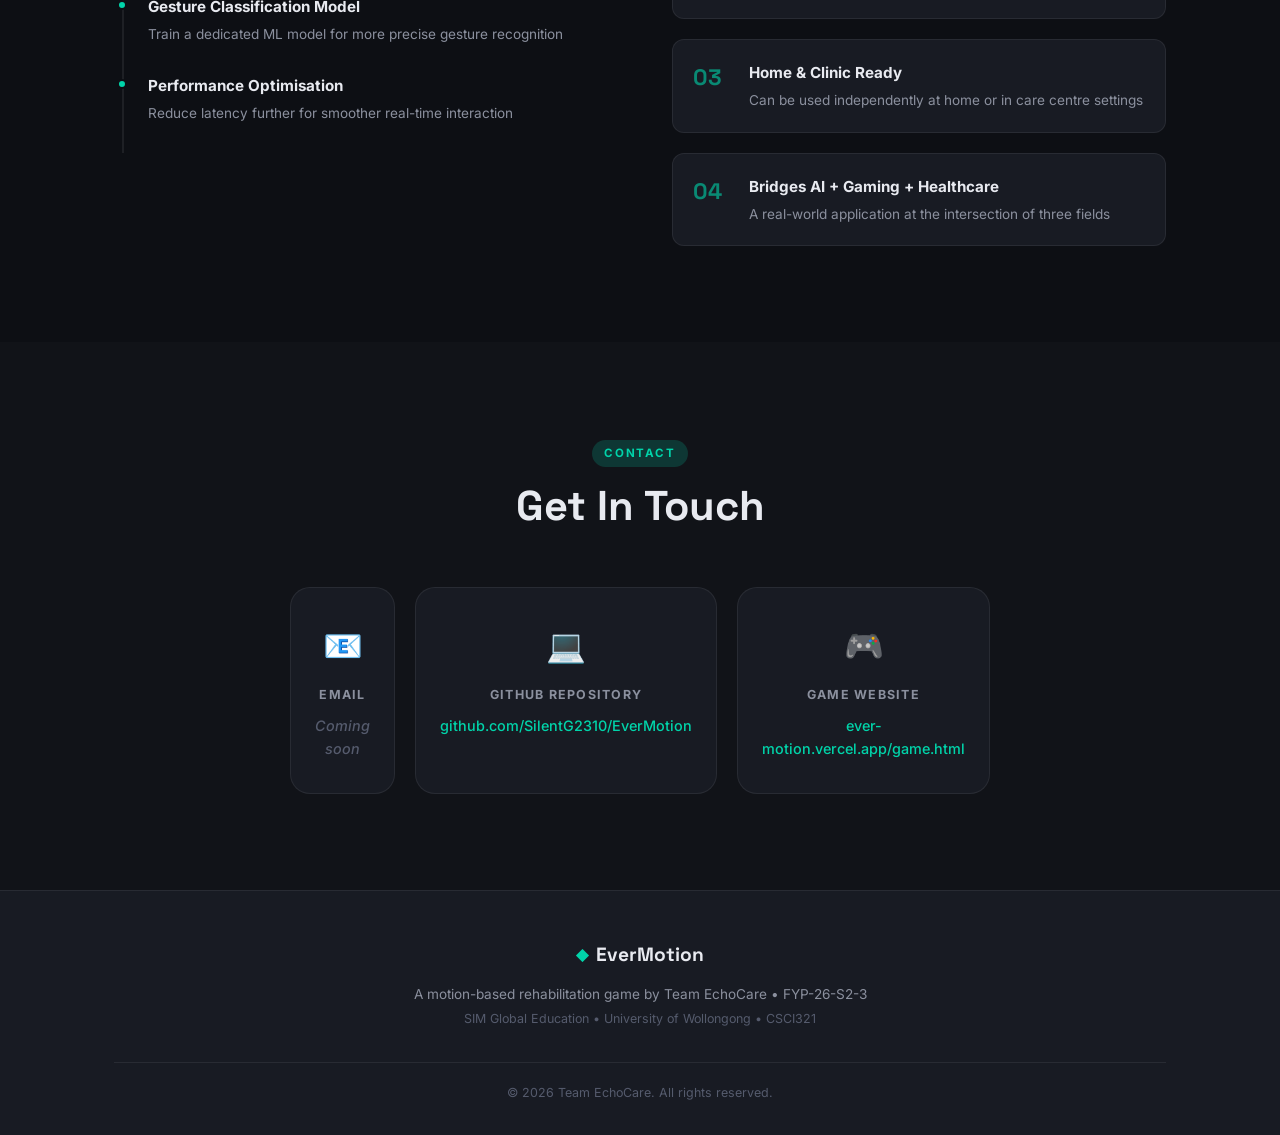
==== commit 15719b4a: "game 1 photo fix" ====
--- a/FYP-ProjectWebsite/index.html
+++ b/FYP-ProjectWebsite/index.html
@@ -140,7 +140,7 @@
             <div class="carousel-slide" style="--gc:#00d4aa">
               <div class="carousel-card">
                 <div class="carousel-img-col">
-                  <img src="assets/gameImg/01_SkyReach.png" class="carousel-img" />
+                  <img src="assets/gameImg/01_skyReach.png" class="carousel-img" />
                   <span class="carousel-num-bg">01</span>
                   <!-- span class="carousel-icon" aria-hidden="true">&#8593;</span -->
                 </div>
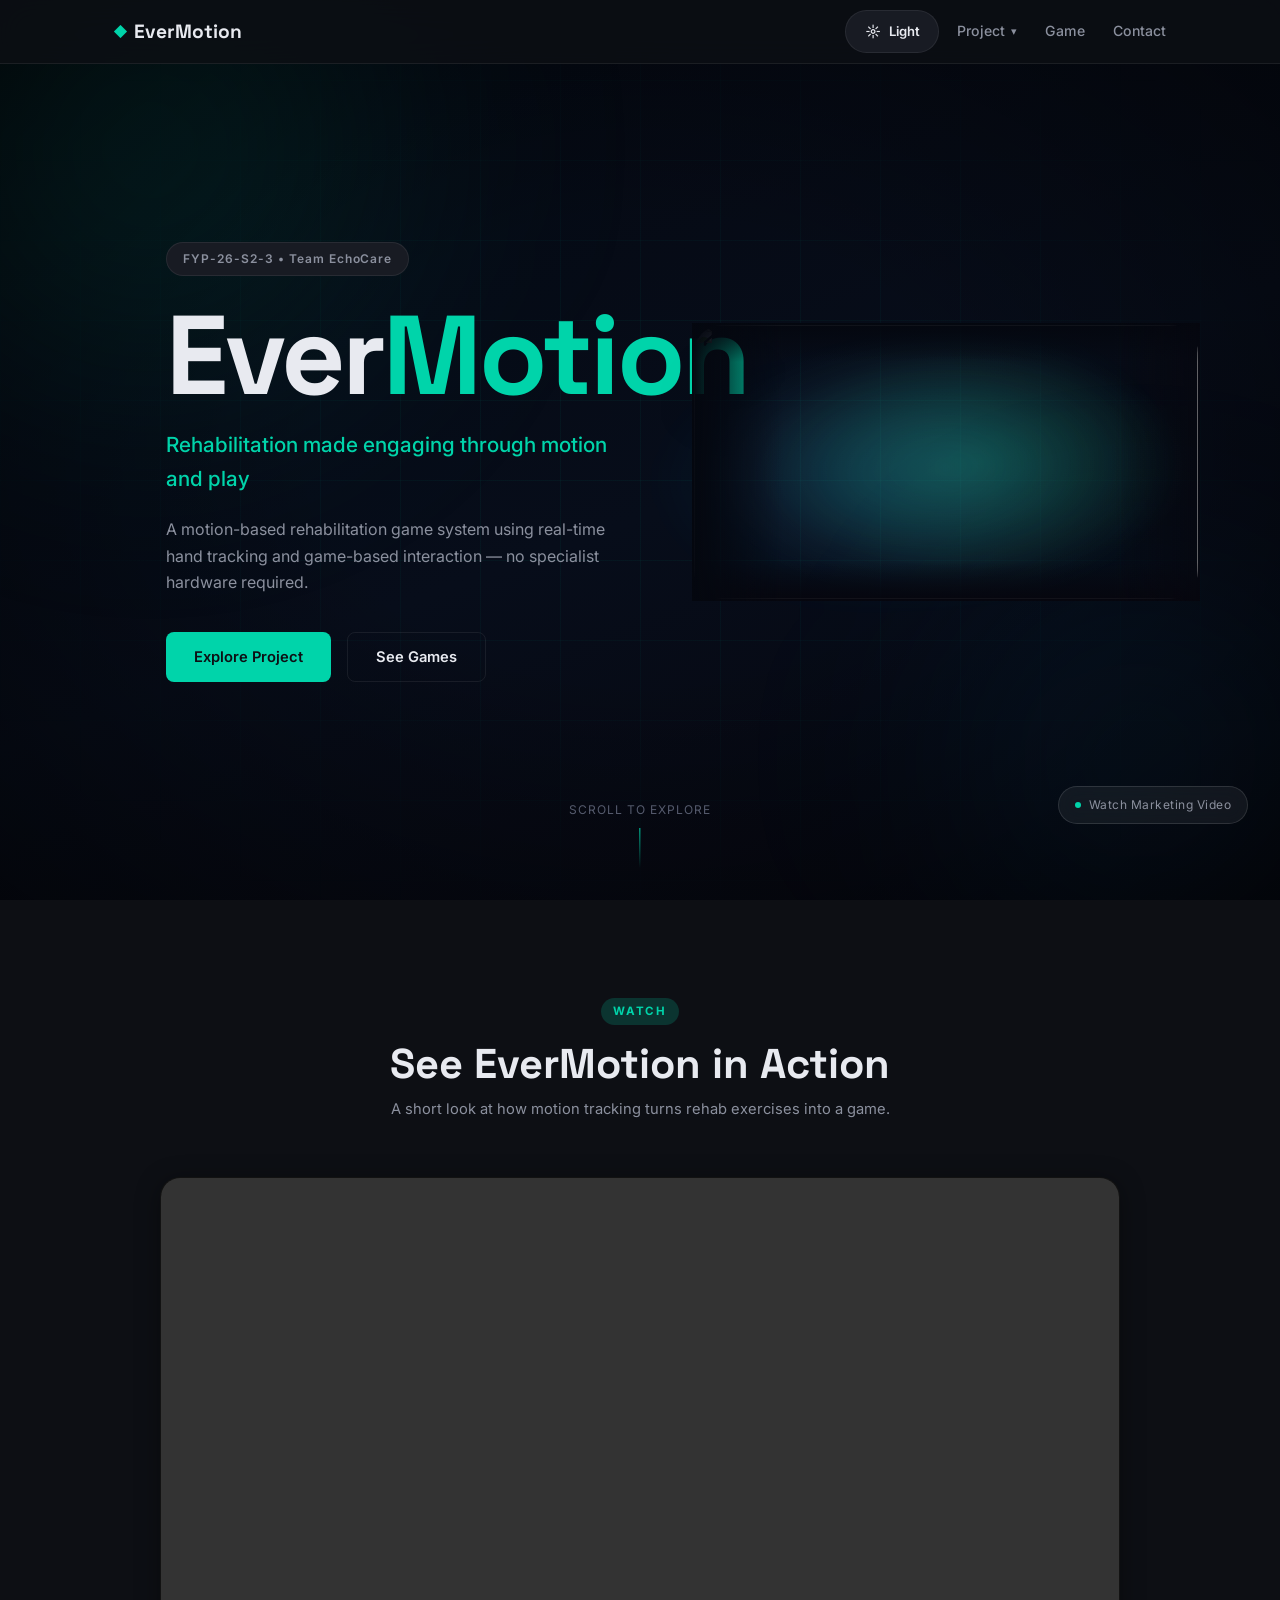
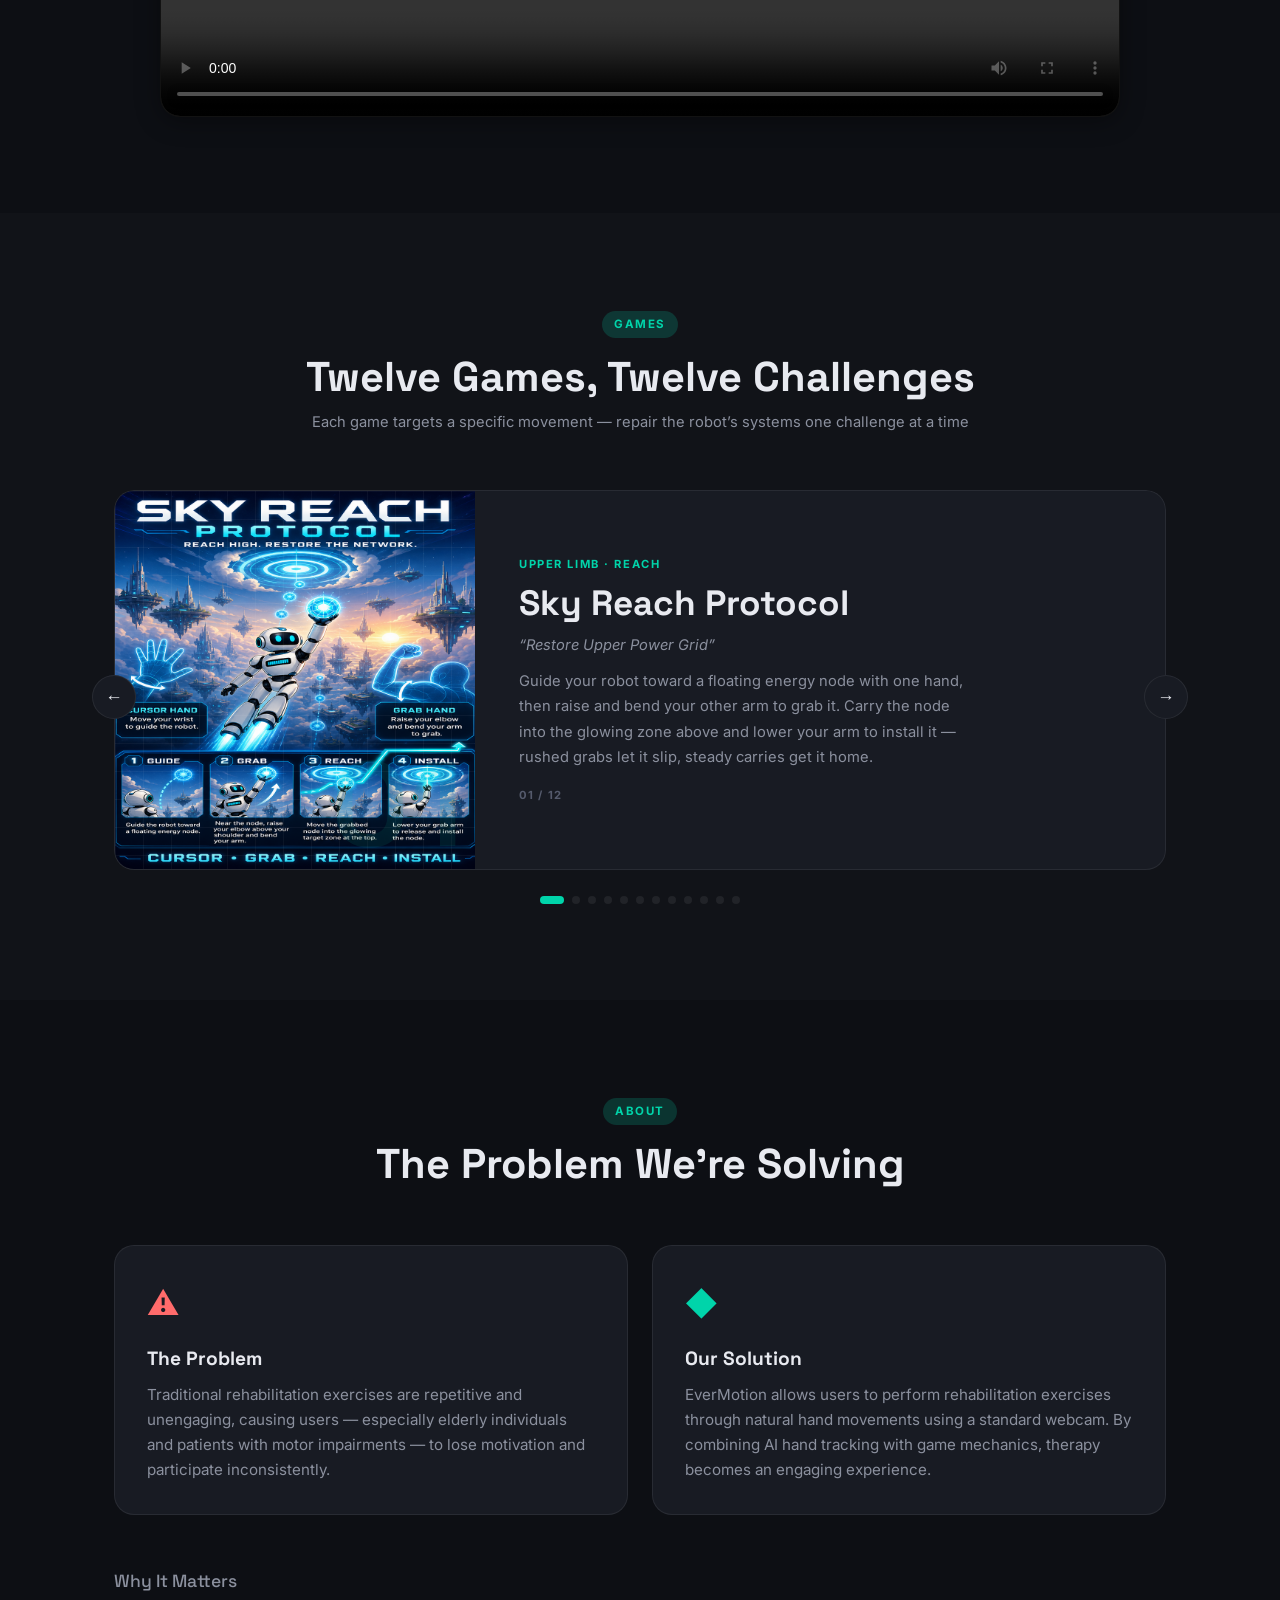
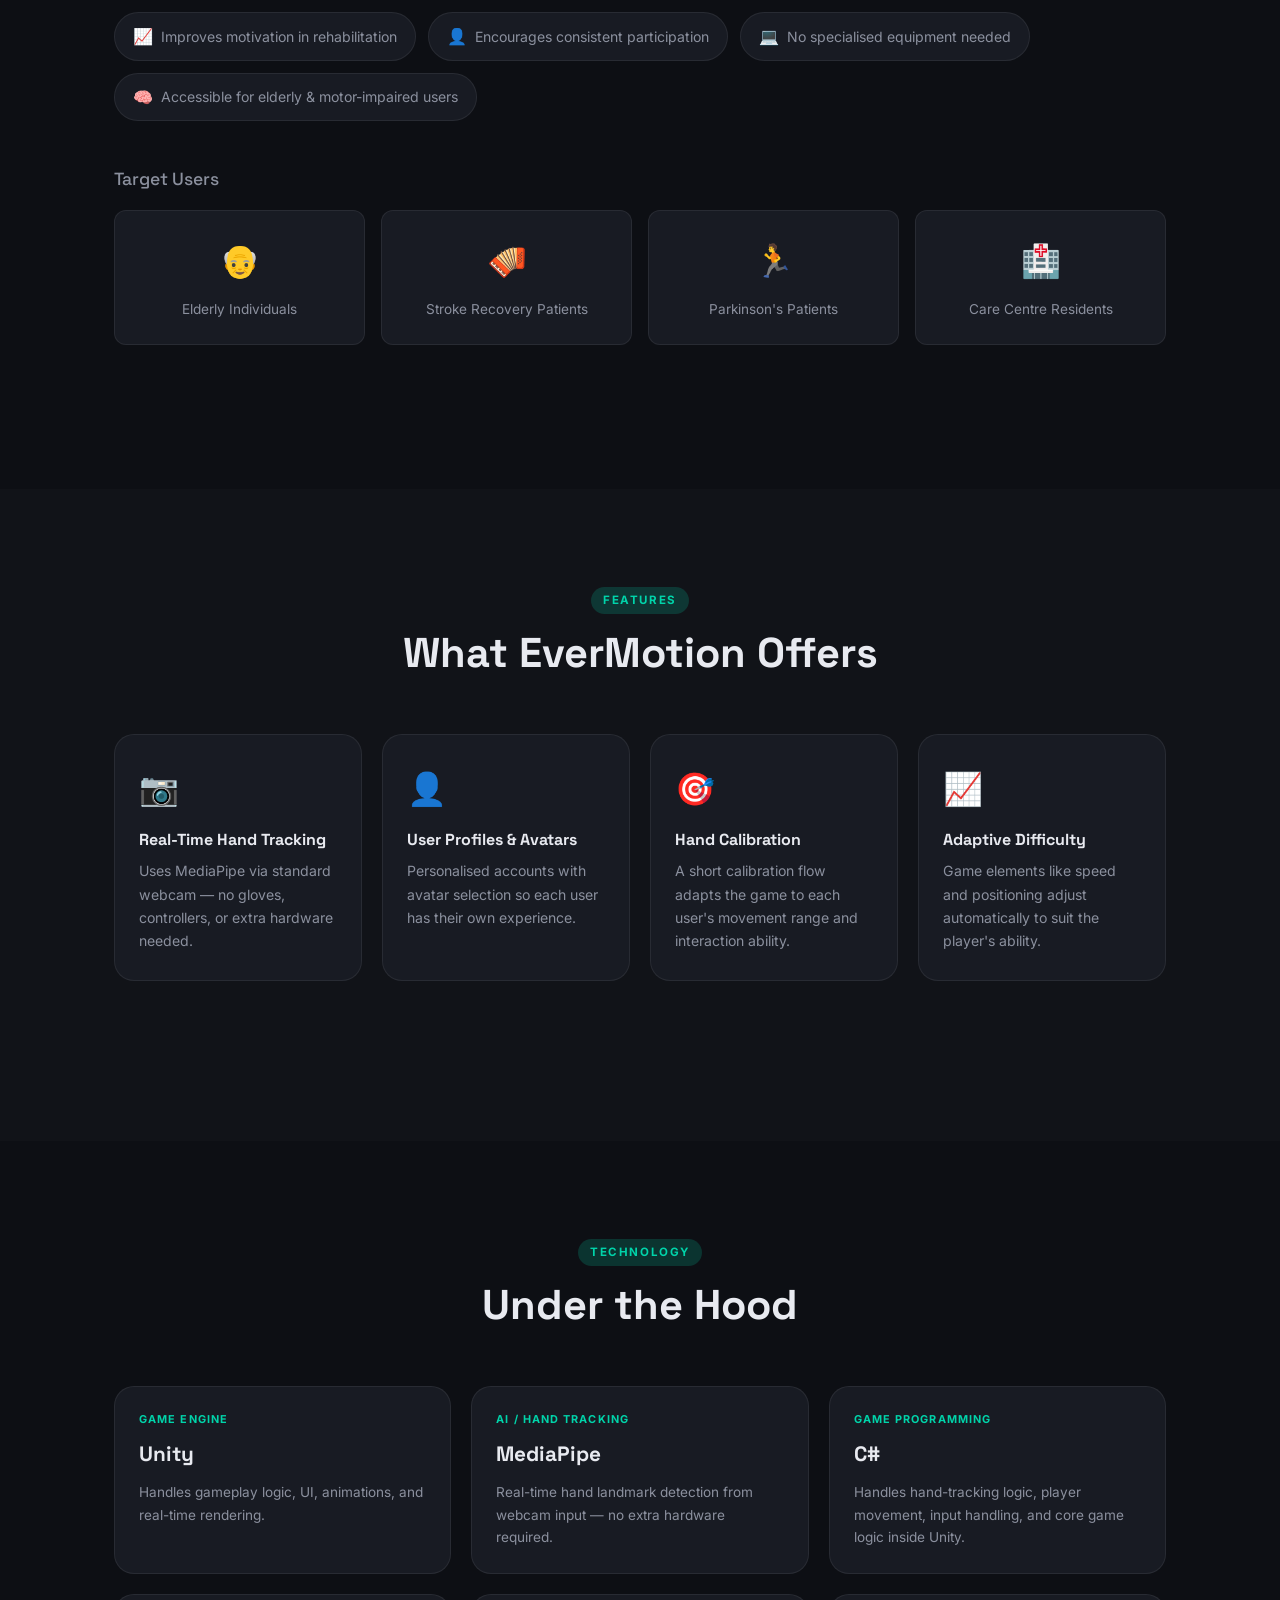
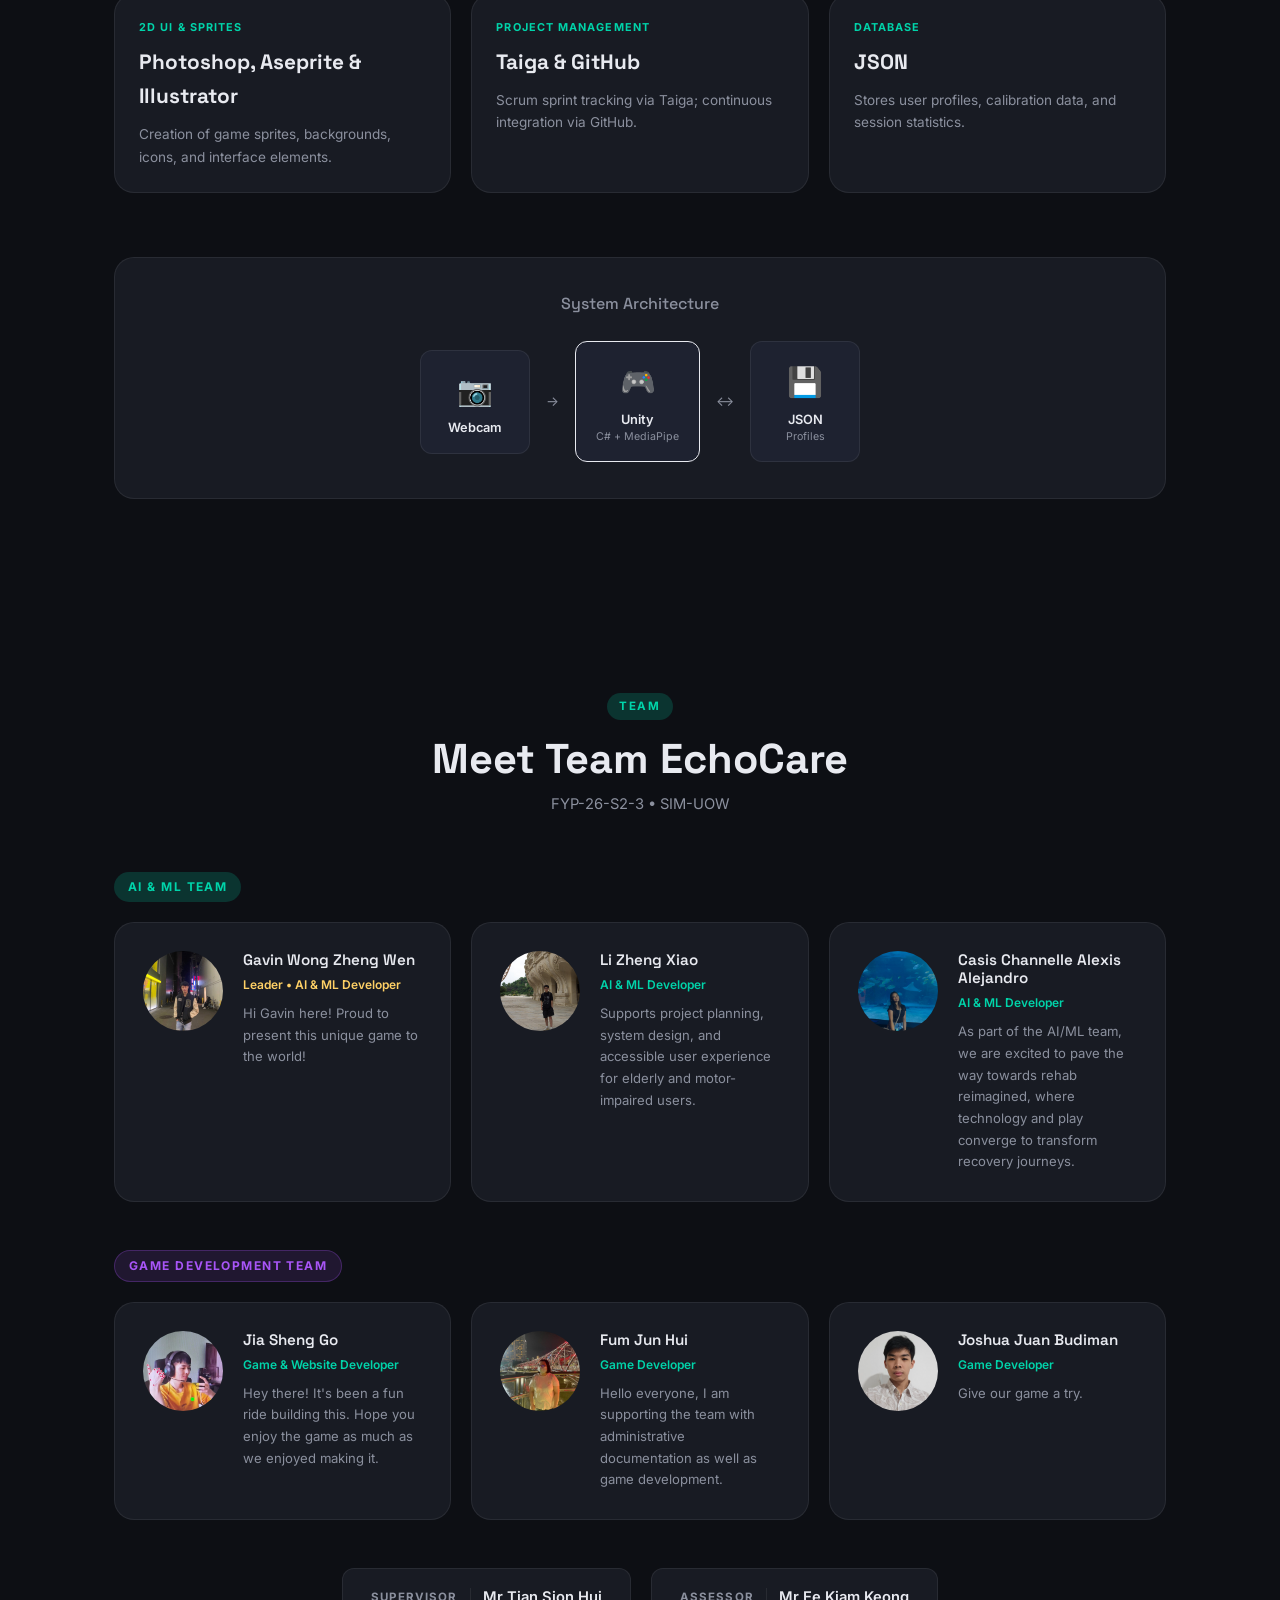
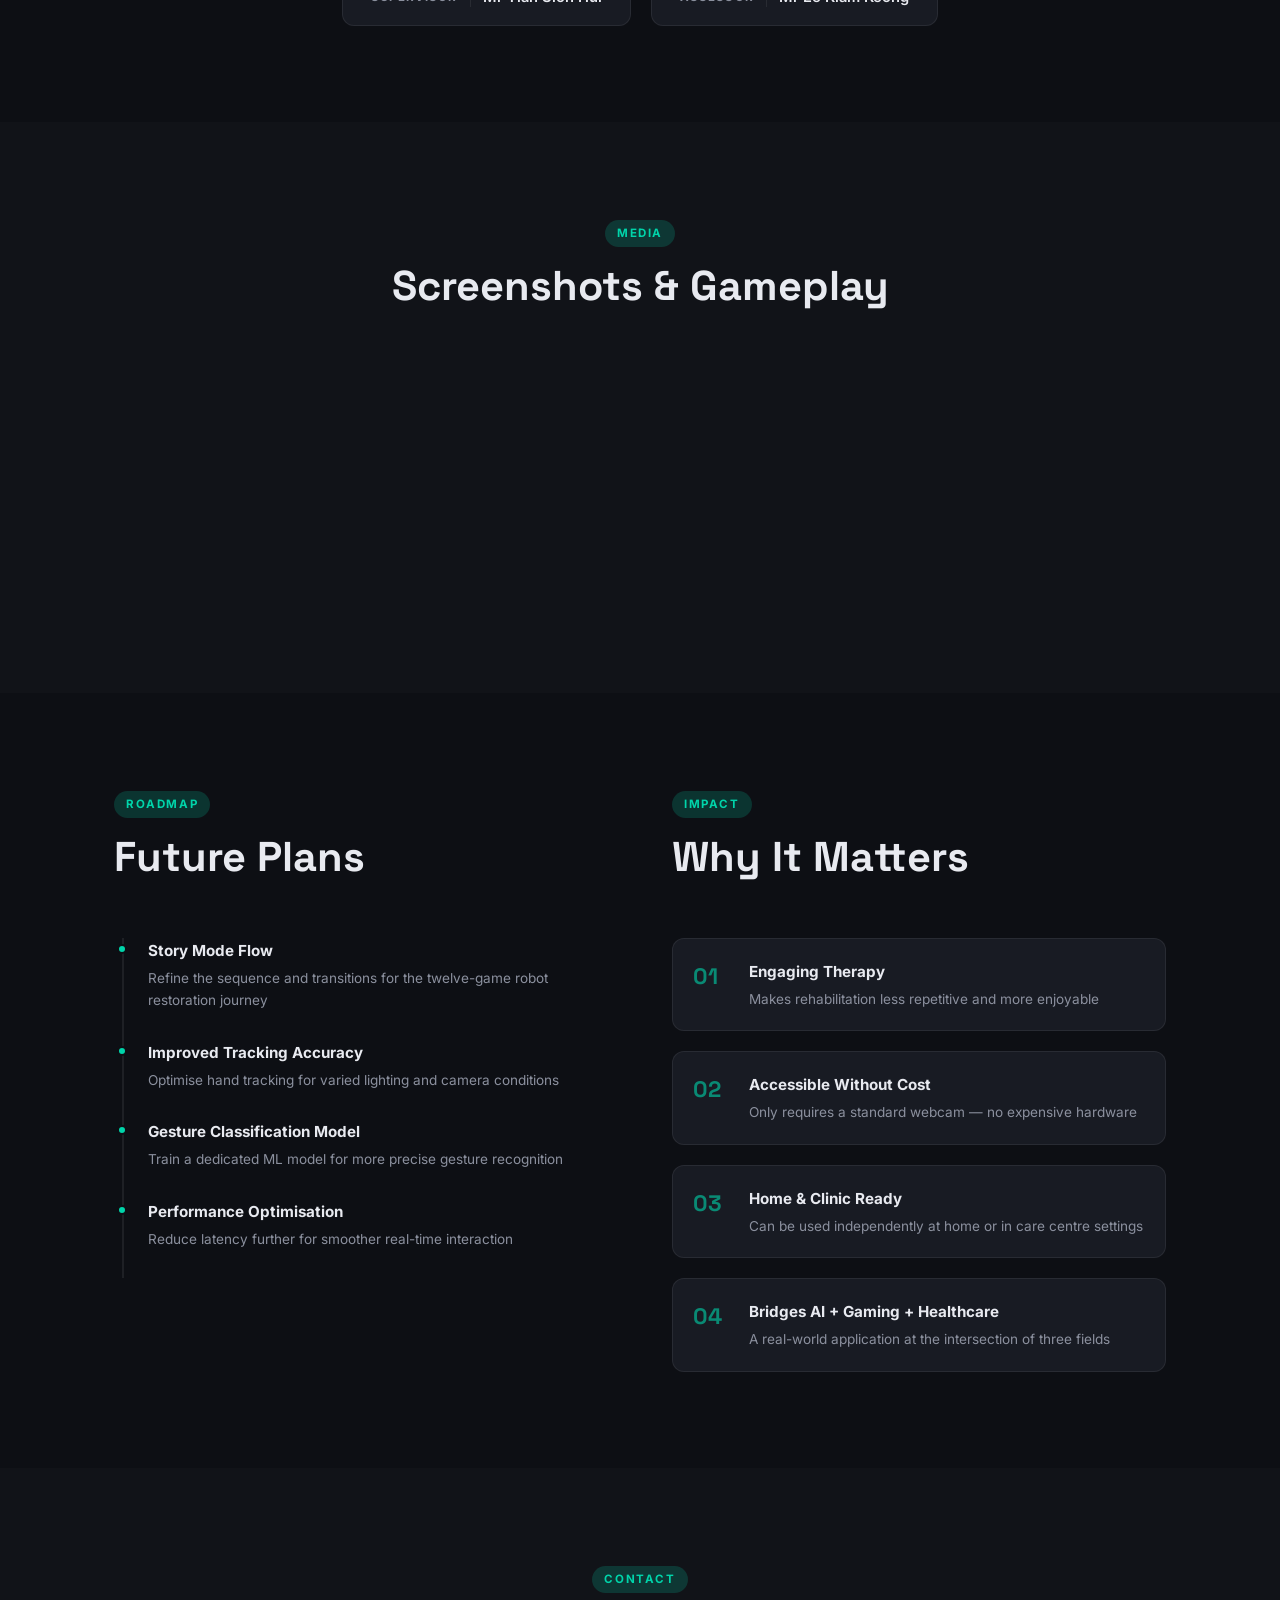
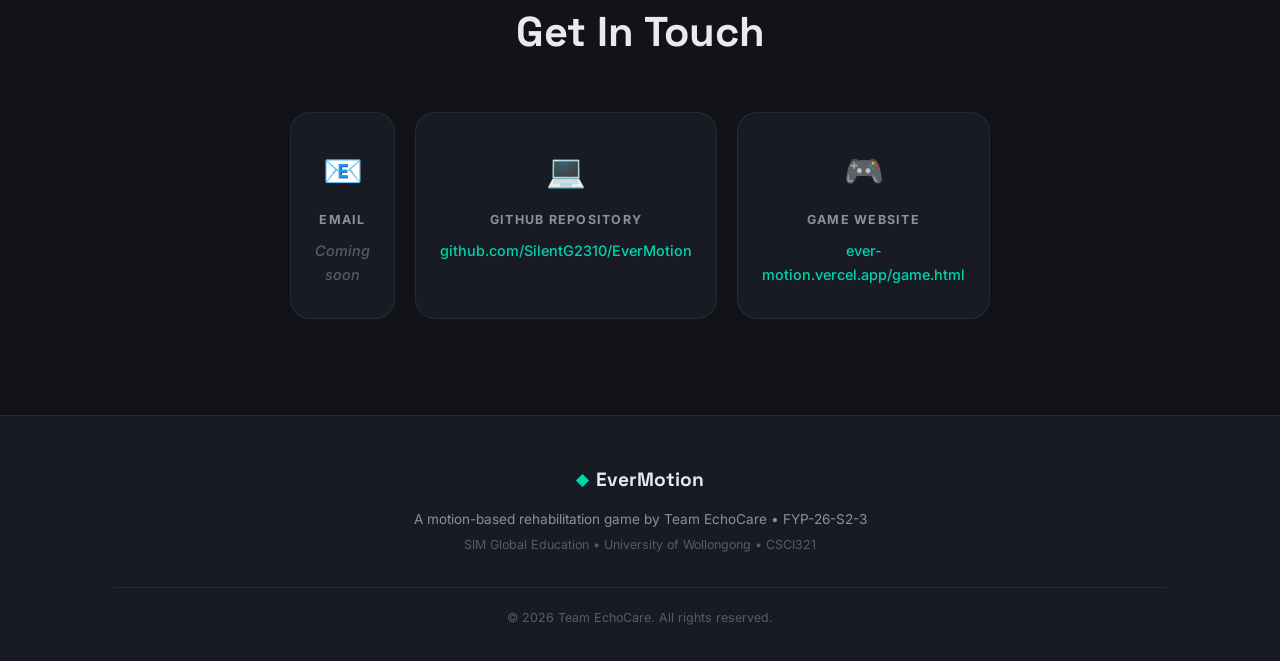
==== commit 53614445: "Push first" ====
--- a/FYP-ProjectWebsite/index.html
+++ b/FYP-ProjectWebsite/index.html
@@ -65,10 +65,10 @@
               Project <span class="mega-caret" aria-hidden="true">&#9662;</span>
             </button>
             <div class="mega-menu" role="menu" aria-label="Project navigation">
+              <a href="#trailer" role="menuitem">Marketing Video</a>
               <a href="#about" role="menuitem">About</a>
               <a href="#features" role="menuitem">Features</a>
               <a href="#tech" role="menuitem">Tech Stack</a>
-              <a href="#progress" role="menuitem">Progress</a>
               <a href="document.html" role="menuitem">Administrative Documents</a>
               <a href="#team" role="menuitem">Team</a>
               <a href="#media" role="menuitem">Media</a>
@@ -82,25 +82,18 @@
     </div>
   </nav>
 
-  <!-- ===== HERO (Video Placeholder â€” replace cinema-bg with <video> when ready) ===== -->
+  <!-- ===== HERO ===== -->
   <section class="hero video-hero" id="home">
     <div class="hero-cinema-bg">
-      <!--
-        TO ADD MARKETING VIDEO: remove this comment block and replace the cinema-bg div with:
-        <video class="hero-video" autoplay muted loop playsinline>
-          <source src="assets/video/hero.mp4" type="video/mp4">
-        </video>
-      -->
       <div class="cinema-grid"></div>
       <div class="cinema-orb cinema-orb-1"></div>
       <div class="cinema-orb cinema-orb-2"></div>
       <div class="cinema-vignette"></div>
     </div>
-    <div class="hero-video-badge">
+    <a href="#trailer" class="hero-video-badge">
       <span class="hvb-dot"></span>
-      <span>Marketing Video</span>
-      <span class="hvb-pill">Coming Soon</span>
-    </div>
+      <span>Watch Marketing Video</span>
+    </a>
     <div class="hero-content">
       <div class="hero-badge">FYP-26-S2-3 &bull; Team EchoCare</div>
       <h1 class="hero-title">
@@ -125,6 +118,22 @@
     </div>
   </section>
 
+  <!-- ===== MARKETING VIDEO ===== -->
+  <section class="section" id="trailer">
+    <div class="container">
+      <div class="section-header">
+        <span class="section-tag">Watch</span>
+        <h2>See EverMotion in Action</h2>
+        <p class="section-sub">A short look at how motion tracking turns rehab exercises into a game.</p>
+      </div>
+      <div class="trailer-player">
+        <video class="trailer-video" controls preload="metadata">
+          <source src="assets/video/EverMotion_MarketingVideo.mp4" type="video/mp4">
+        </video>
+      </div>
+    </div>
+  </section>
+
   <!-- ===== GAMES CAROUSEL ===== -->
   <section class="section section-alt" id="games">
     <div class="container">
@@ -183,7 +192,7 @@
                   <span class="carousel-focus">Upper Limb &middot; Steady Hold</span>
                   <h3 class="carousel-name">Energy Flow Stabilisation</h3>
                   <p class="carousel-mission">&ldquo;Stabilise Power Flow&rdquo;</p>
-                  <p class="carousel-desc">Bring your hands together at your chest to begin an energy transfer, holding steady while the safety needle swings through the green and yellow zones. Let it drift into red and the transfer fails — release and reset before starting the next one.</p>
+                  <p class="carousel-desc">Fly your robot through gaps in scrolling obstacle plating and grab glowing energy cells to keep the power flowing. Raise both arms out to your sides (T-pose) to climb, lower them to descend — weave through each gap as it shifts, and rest between waves to recover.</p>
                   <span class="carousel-counter">03 / 12</span>
                 </div>
               </div>
@@ -515,77 +524,6 @@
     </div>
   </section>
 
-  <!-- ===== PROGRESS ===== -->
-  <section class="section section-alt" id="progress">
-    <div class="container">
-      <div class="section-header">
-        <span class="section-tag">Progress</span>
-        <h2>Where We Are Now</h2>
-      </div>
-
-      <div class="progress-stage">
-        <div class="stage-label">Current Stage</div>
-        <div class="stage-value">Core Development</div>
-        <div class="stage-bar-wrap">
-          <div class="stage-bar" style="--pct: 85%"></div>
-        </div>
-        <div class="stage-markers">
-          <span class="marker active">Research</span>
-          <span class="marker active">Architecture</span>
-          <span class="marker active">Prototype</span>
-          <span class="marker active">Core Dev</span>
-          <span class="marker">Testing</span>
-          <span class="marker">Final</span>
-        </div>
-      </div>
-
-      <div class="progress-columns">
-        <div class="progress-col">
-          <div class="progress-col-header done-header">
-            <span class="col-dot done-dot"></span> Completed
-          </div>
-          <ul class="progress-list">
-            <li>Research on MediaPipe and hand tracking</li>
-            <li>System architecture design</li>
-            <li>Planning of twelve proposed rehabilitation games</li>
-            <li>Integration of hand tracking with game via UDP</li>
-            <li>Initial research engagement with Foo Hai Rehabilitation Centre</li>
-            <li>Designing the gaming environment</li>
-            <li>Designing male and female characters</li>
-            <li>Designing the game UI</li>
-            <li>Project Requirements Documentation</li>
-            <li>Preliminatary Documentations Submission (User Manual & Technical Documentation)</li>
-            <li>Game logic completed for all twelve rehabilitation games</li>
-          </ul>
-        </div>
-        <div class="progress-col">
-          <div class="progress-col-header wip-header">
-            <span class="col-dot wip-dot"></span> In Progress
-          </div>
-          <ul class="progress-list">
-            <li>Unity Development</li>
-            <li>Integrating of scenes together </li>
-            <li>Testing and Debugging</li>
-          </ul>
-        </div>
-        <div class="progress-col">
-          <div class="progress-col-header next-header">
-            <span class="col-dot next-dot"></span> Next Steps
-          </div>
-          <ul class="progress-list">
-            <li>Documentations (Technical Documentation & User Manual) for Submission 2</li>
-          </ul>
-        </div>
-      </div>
-    </div>
-    <div style="text-align: center; margin-top: 2rem;">
-    <span class="section-tag">
-      <p>Click below to see administrative documents</p>
-      <a style="text-decoration: underline;" href="document.html">Administrative Documents</a>
-    </span>
-  </div>
-  </section>
-
   <!-- ===== TEAM ===== -->
   <section class="section" id="team">
     <div class="container">
--- a/FYP-ProjectWebsite/css/styles.css
+++ b/FYP-ProjectWebsite/css/styles.css
@@ -1473,6 +1473,27 @@
 .meeting-content .session:nth-child(20)::after { content: "12 Jun 2026"; }
 .meeting-content .session:nth-child(21)::after { content: "13 Jun 2026"; }
 .meeting-content .session:nth-child(22)::after { content: "24 Jun 2026"; }
+.meeting-content .session:nth-child(23)::after { content: "06 Jul 2026"; }
+.meeting-content .session:nth-child(24)::after { content: "09 Jul 2026"; }
+.meeting-content .session:nth-child(25)::after { content: "10 Jul 2026"; }
+.meeting-content .session:nth-child(26)::after { content: "13 Jul 2026"; }
+.meeting-content .session:nth-child(27)::after { content: "14 Jul 2026"; }
+.meeting-content .session:nth-child(28)::after { content: "16 Jul 2026"; }
+.meeting-content .session:nth-child(29)::after { content: "17 Jul 2026"; }
+.meeting-content .session:nth-child(30)::after { content: "21 Jul 2026"; }
+.meeting-content .session:nth-child(31)::after { content: "22 Jul 2026"; }
+.meeting-content .session:nth-child(32)::after { content: "23 Jul 2026"; }
+.meeting-content .session:nth-child(33)::after { content: "24 Jul 2026"; }
+.meeting-content .session:nth-child(34)::after { content: "27 Jul 2026"; }
+.meeting-content .session:nth-child(35)::after { content: "30 Jul 2026"; }
+.meeting-content .session:nth-child(36)::after { content: "03 Aug 2026"; }
+.meeting-content .session:nth-child(37)::after { content: "05 Aug 2026"; }
+.meeting-content .session:nth-child(38)::after { content: "06 Aug 2026"; }
+.meeting-content .session:nth-child(39)::after { content: "07 Aug 2026"; }
+.meeting-content .session:nth-child(40)::after { content: "11 Aug 2026"; }
+.meeting-content .session:nth-child(41)::after { content: "12 Aug 2026"; }
+.meeting-content .session:nth-child(42)::after { content: "14 Aug 2026"; }
+.meeting-content .session:nth-child(43)::after { content: "15 Aug 2026"; }
 
 .session h3{
   display: flex;
@@ -1591,7 +1612,7 @@
   color: var(--accent);
 }
 
-@media (max-wdith: 980px)
+@media (max-width: 980px)
 {
   .meeting-content{
     grid-template-columns: 1fr;
@@ -2152,6 +2173,11 @@
   border-color: rgba(0, 0, 0, 0.12);
 }
 
+.hero-video-badge:hover {
+  border-color: var(--accent)66;
+  opacity: 1;
+}
+
 .hvb-dot {
   width: 6px;
   height: 6px;
@@ -2178,9 +2204,21 @@
   text-transform: uppercase;
 }
 
-.hero-video {
-  position: absolute;
-  inset: 0;
+/* ============================================================
+   TRAILER
+   ============================================================ */
+.trailer-player {
+  max-width: 960px;
+  margin: 0 auto;
+  aspect-ratio: 16 / 9;
+  background: #000;
+  border: 1px solid var(--border);
+  border-radius: var(--radius-lg);
+  overflow: hidden;
+  box-shadow: var(--shadow);
+}
+
+.trailer-video {
   width: 100%;
   height: 100%;
   object-fit: cover;
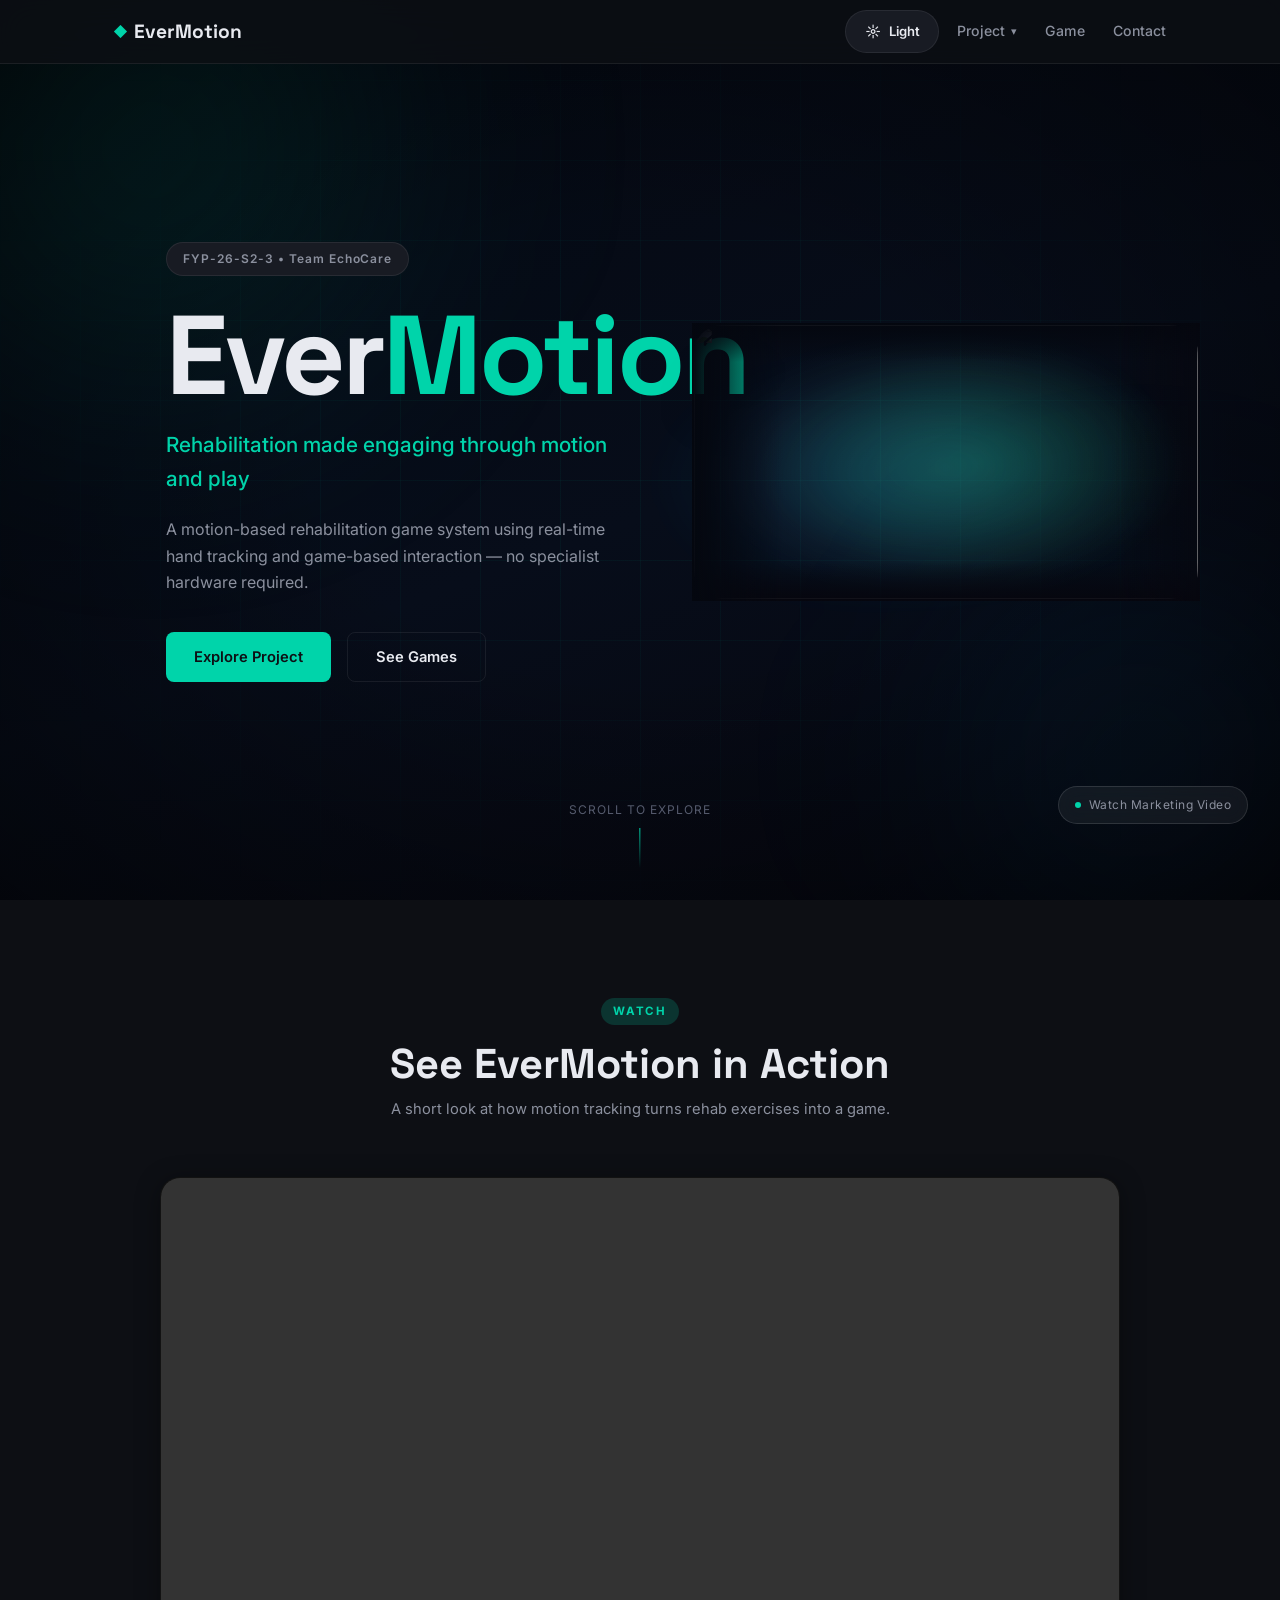
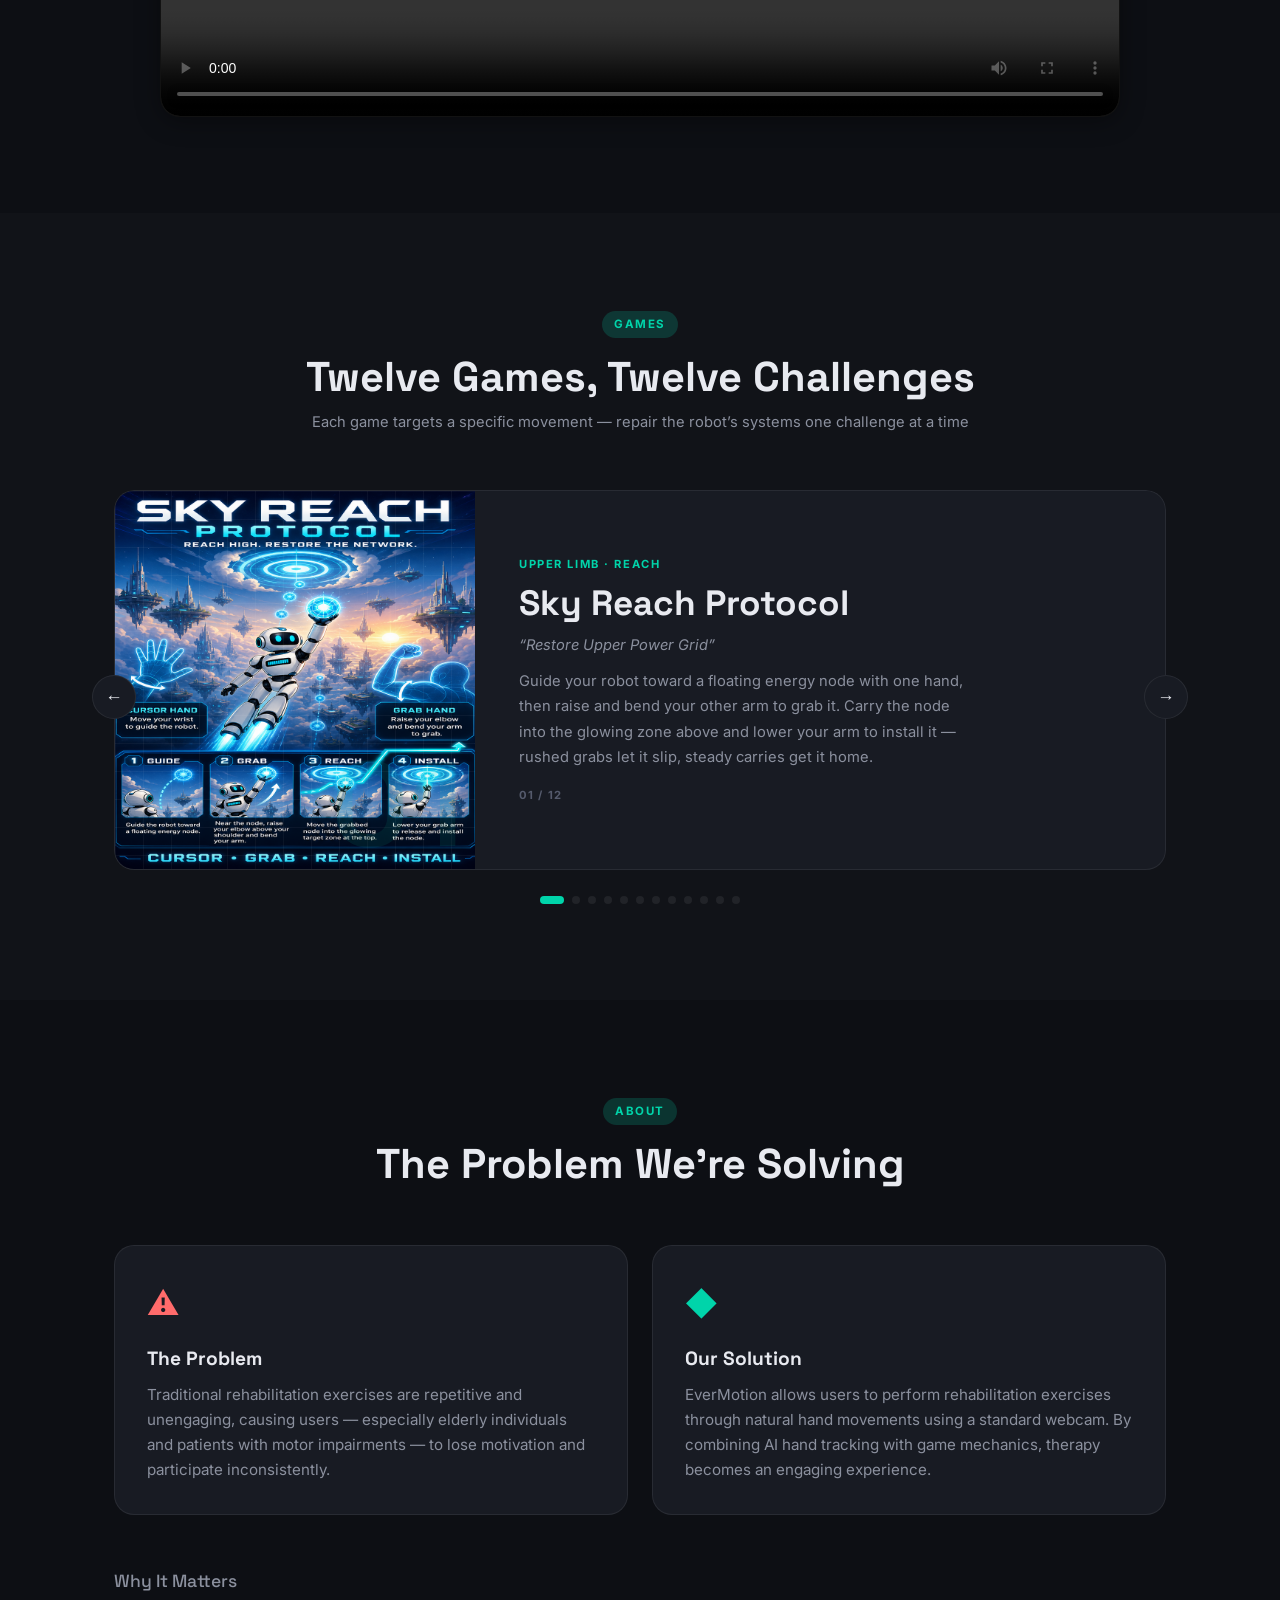
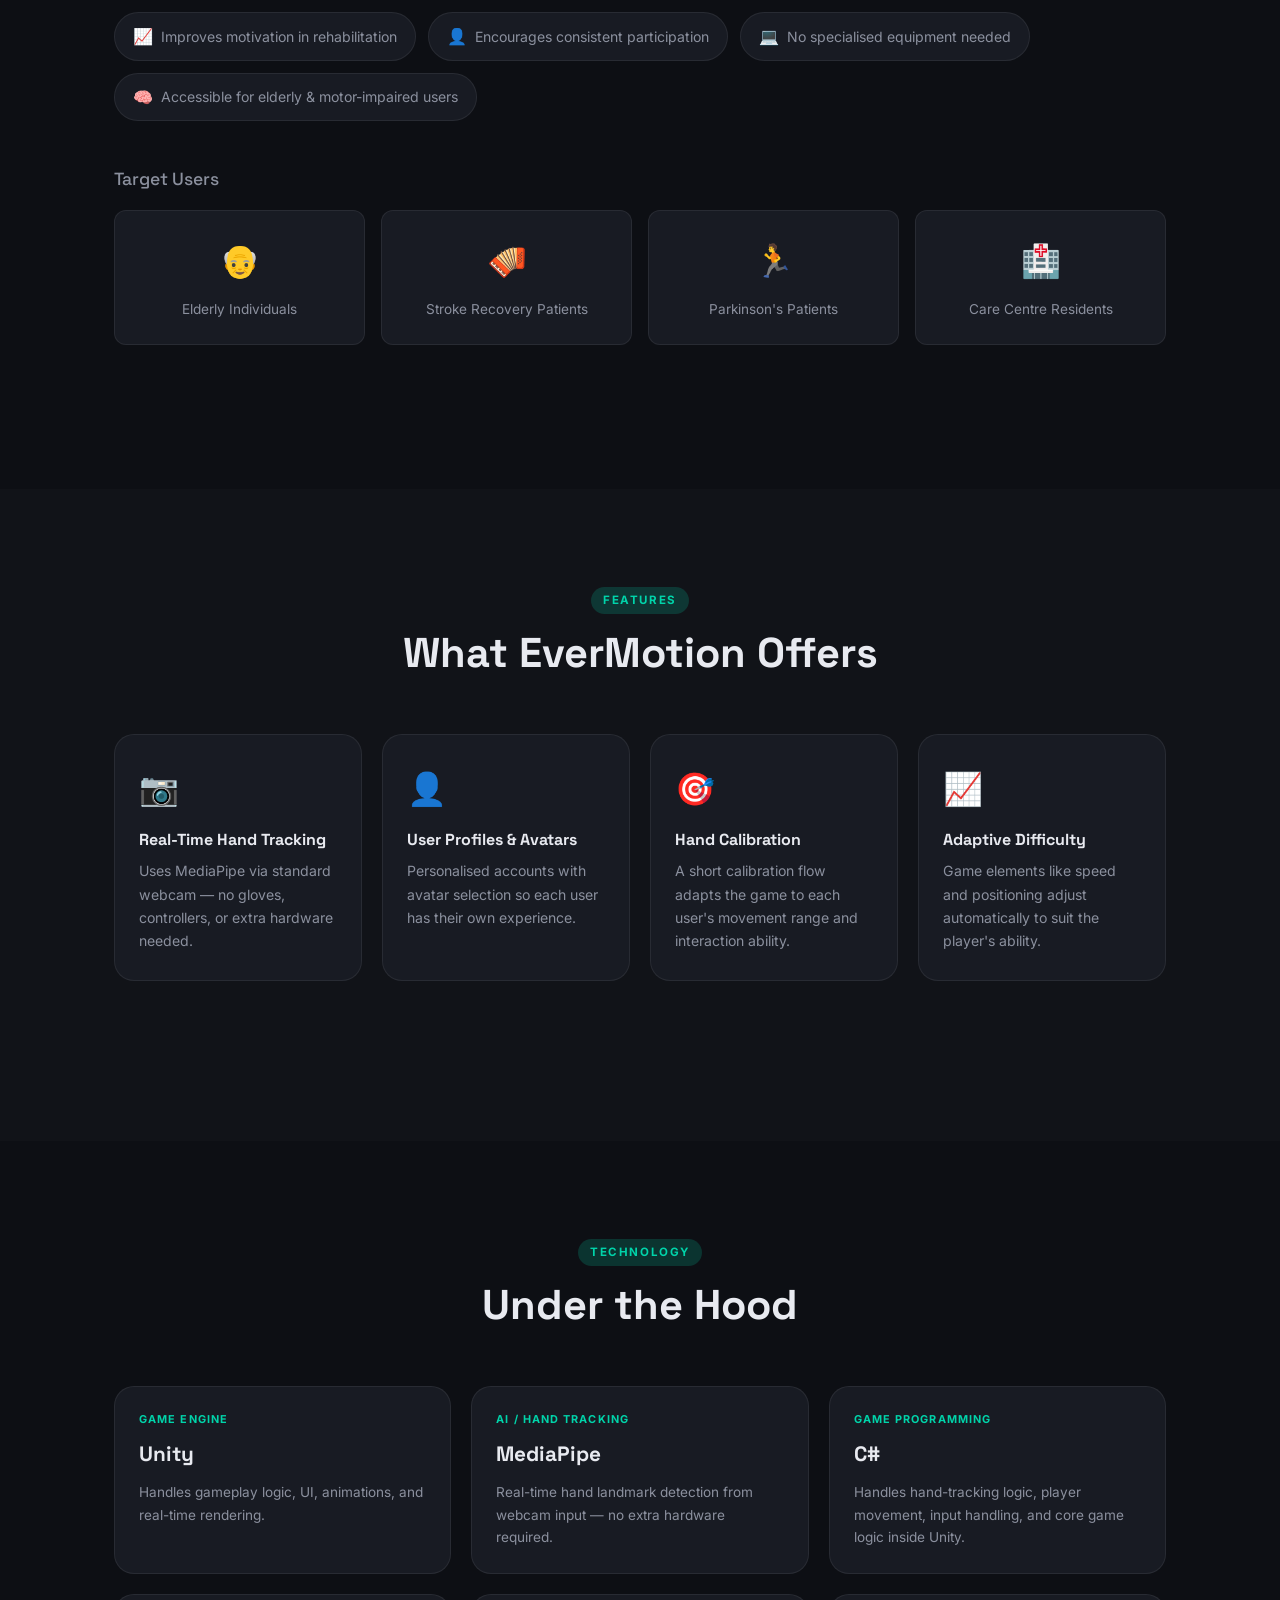
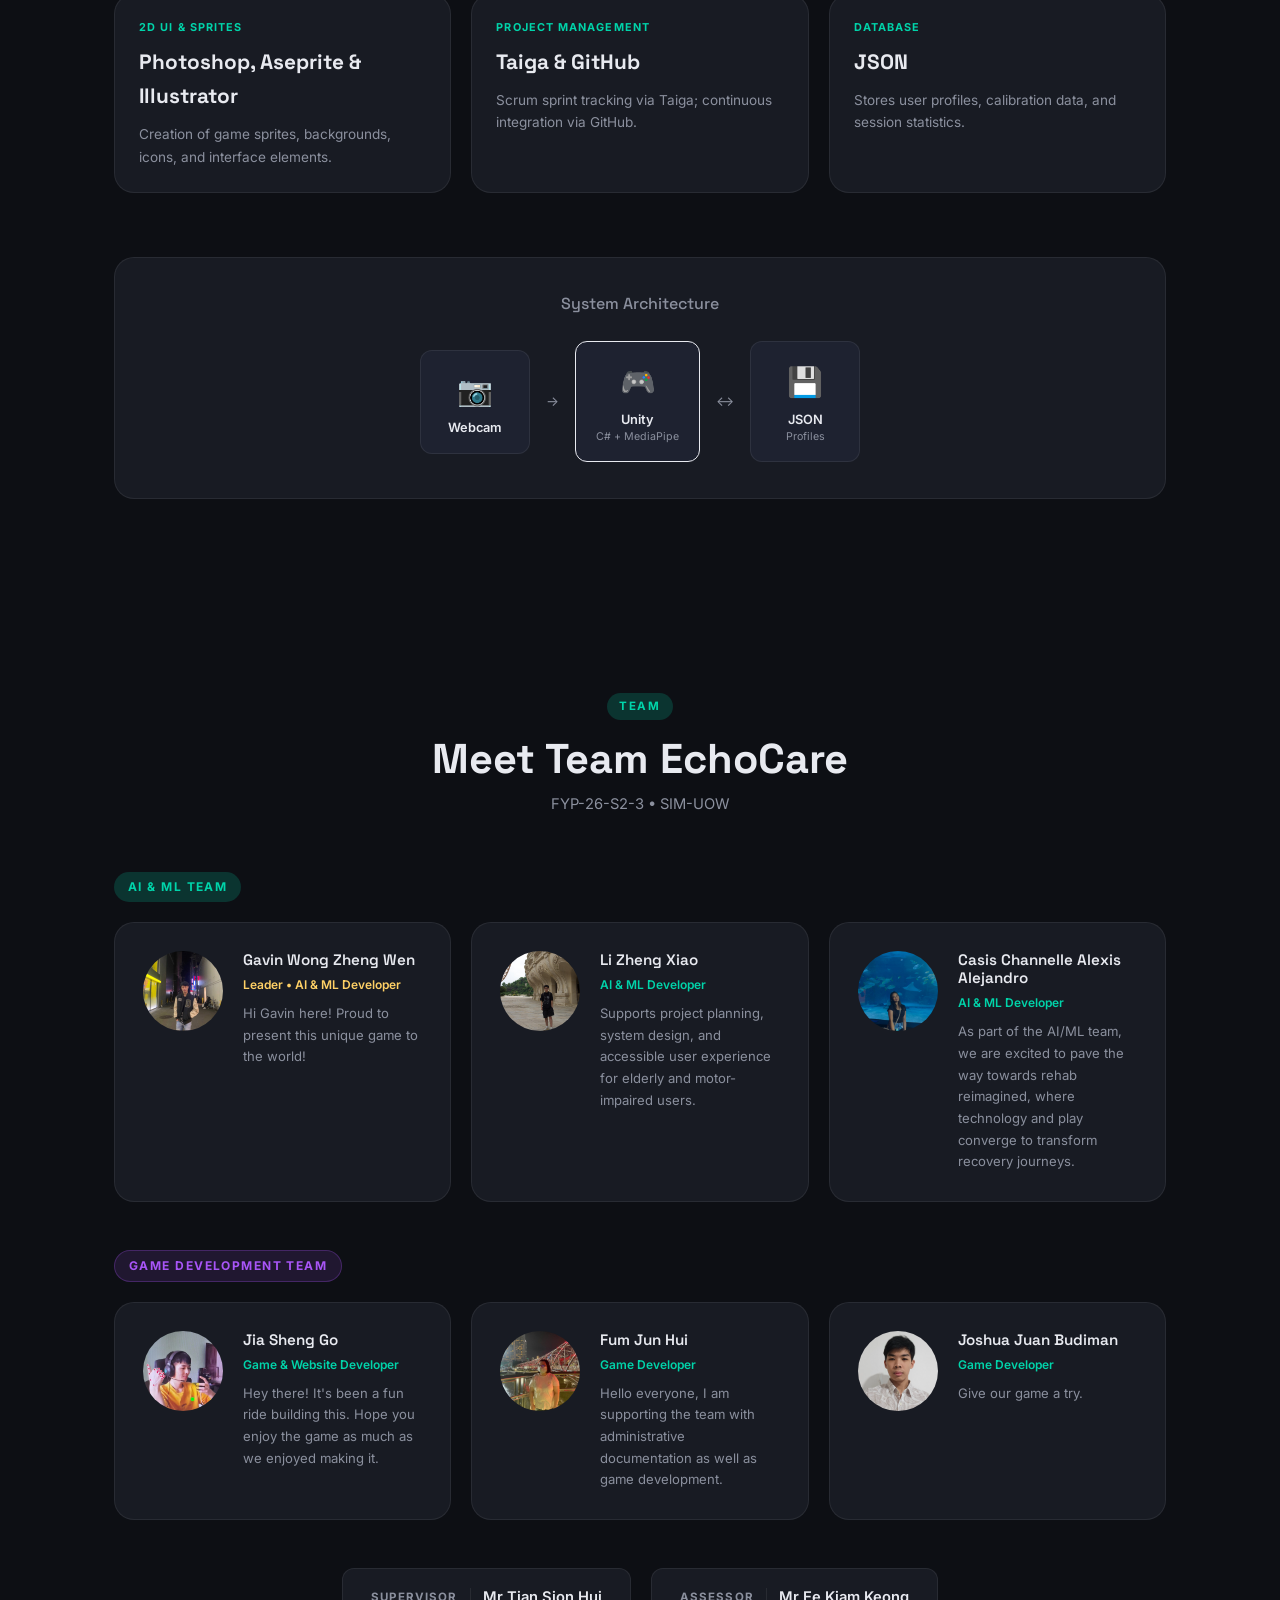
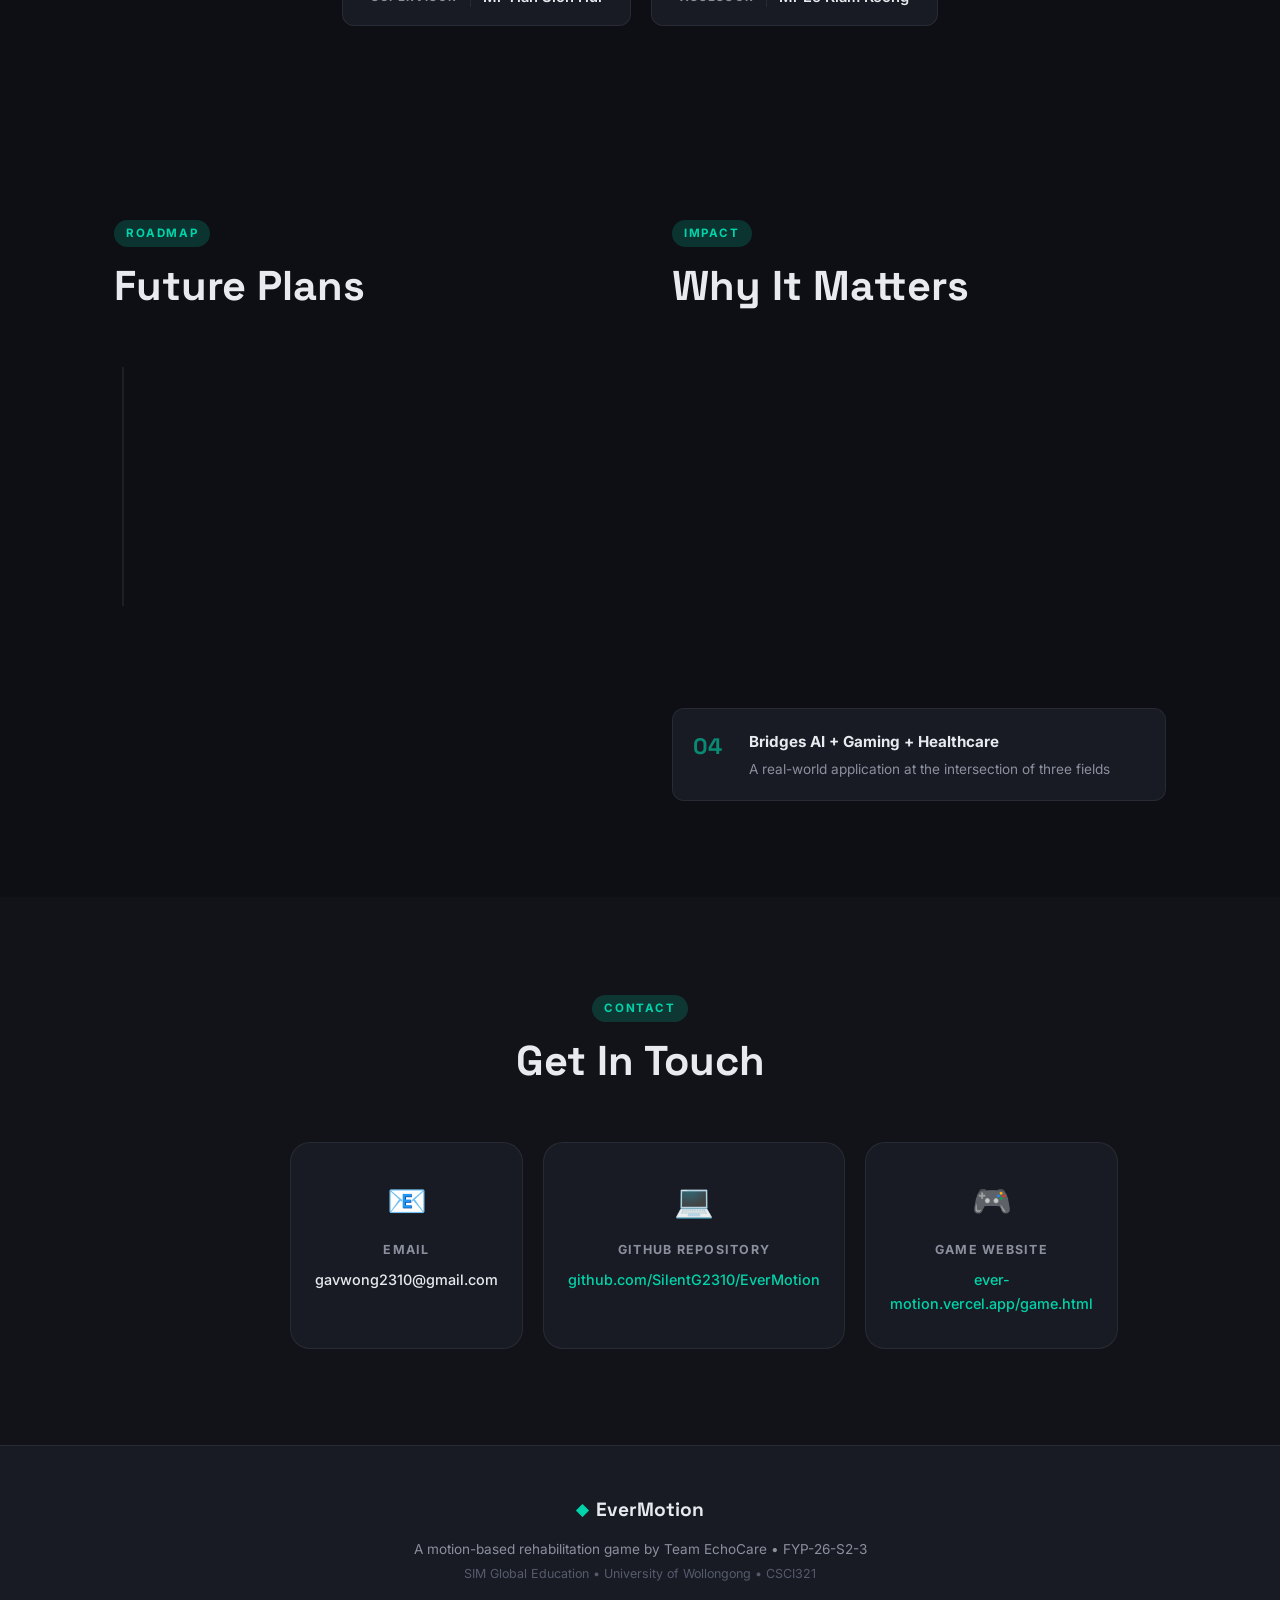
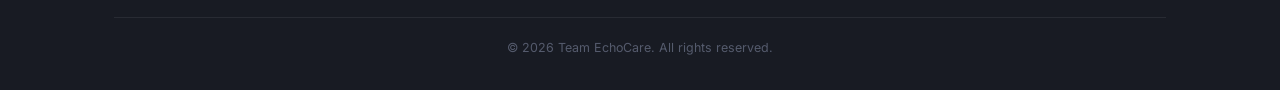
==== commit 2ee83860: "Remove media section, story mode roadmap item, and add contact email - Remove Screenshots & Gameplay" ====
--- a/FYP-ProjectWebsite/index.html
+++ b/FYP-ProjectWebsite/index.html
@@ -71,7 +71,6 @@
               <a href="#tech" role="menuitem">Tech Stack</a>
               <a href="document.html" role="menuitem">Administrative Documents</a>
               <a href="#team" role="menuitem">Team</a>
-              <a href="#media" role="menuitem">Media</a>
               <a href="#future" role="menuitem">Roadmap</a>
             </div>
           </li>
@@ -128,7 +127,7 @@
       </div>
       <div class="trailer-player">
         <video class="trailer-video" controls preload="metadata">
-          <source src="assets/video/EverMotion_MarketingVideo.mp4" type="video/mp4">
+          <source src="assets/video/EverMotion_MarketingVideo_compressed.mp4" type="video/mp4">
         </video>
       </div>
     </div>
@@ -620,38 +619,6 @@
     </div>
   </section>
 
-  <!-- ===== MEDIA ===== -->
-  <section class="section section-alt" id="media">
-    <div class="container">
-      <div class="section-header">
-        <span class="section-tag">Media</span>
-        <h2>Screenshots &amp; Gameplay</h2>
-      </div>
-      <div class="media-grid">
-        <div class="media-placeholder">
-          <div class="media-placeholder-icon">&#127918;</div>
-          <p>Gameplay Video</p>
-          <span>Coming Soon</span>
-        </div>
-        <div class="media-placeholder">
-          <div class="media-placeholder-icon">&#128247;</div>
-          <p>Game Screenshot</p>
-          <span>Coming Soon</span>
-        </div>
-        <div class="media-placeholder">
-          <div class="media-placeholder-icon">&#128247;</div>
-          <p>Game Screenshot</p>
-          <span>Coming Soon</span>
-        </div>
-        <div class="media-placeholder">
-          <div class="media-placeholder-icon">&#127912;</div>
-          <p>Character / UI Visuals</p>
-          <span>Coming Soon</span>
-        </div>
-      </div>
-    </div>
-  </section>
-
   <!-- ===== FUTURE / IMPACT ===== -->
   <section class="section" id="future">
     <div class="container">
@@ -662,13 +629,6 @@
             <h2>Future Plans</h2>
           </div>
           <ul class="roadmap-list">
-            <li>
-              <span class="roadmap-dot"></span>
-              <div>
-                <strong>Story Mode Flow</strong>
-                <p>Refine the sequence and transitions for the twelve-game robot restoration journey</p>
-              </div>
-            </li>
             <li>
               <span class="roadmap-dot"></span>
               <div>
@@ -743,7 +703,7 @@
         <div class="contact-card contact-placeholder">
           <div class="contact-icon">&#128231;</div>
           <div class="contact-label">Email</div>
-          <div class="contact-value placeholder-text">Coming soon</div>
+          <div class="contact-value">gavwong2310@gmail.com</div>
         </div>
         <div class="contact-card contact-placeholder">
           <div class="contact-icon">&#128187;</div>
